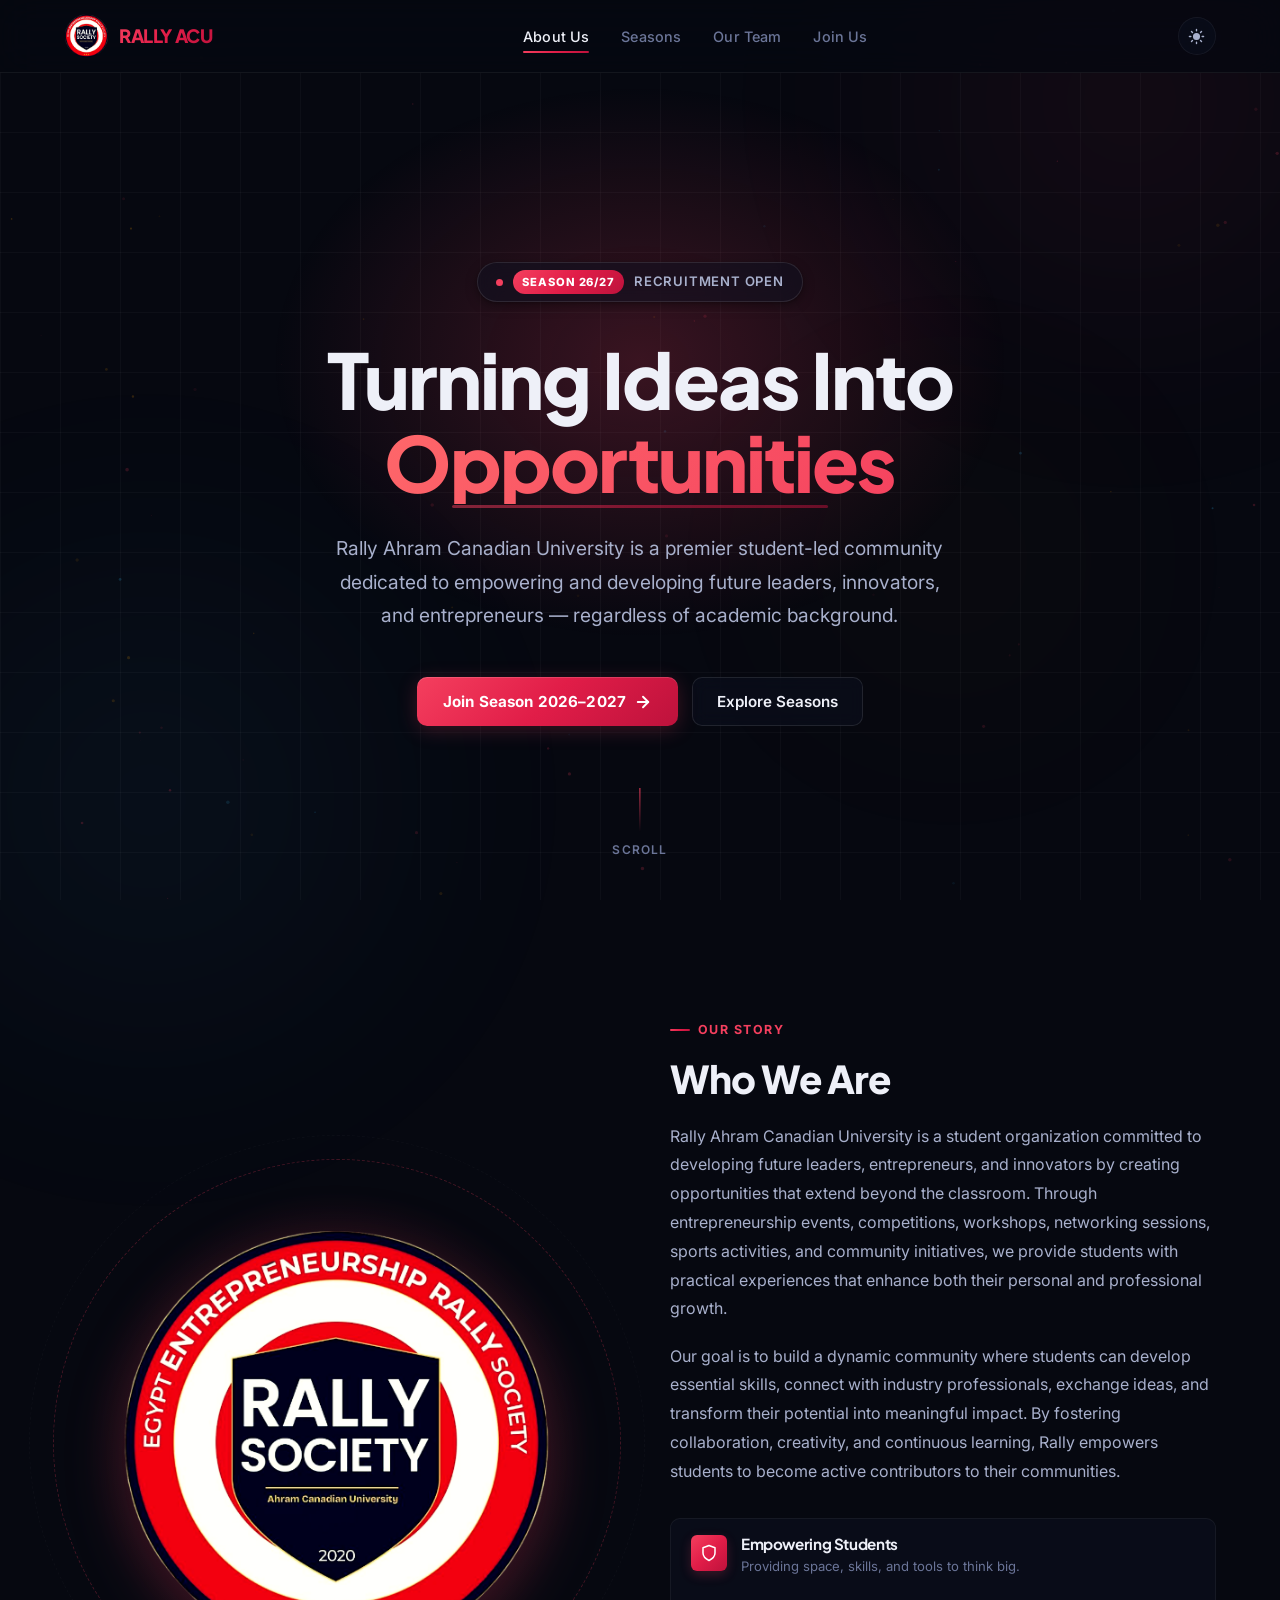
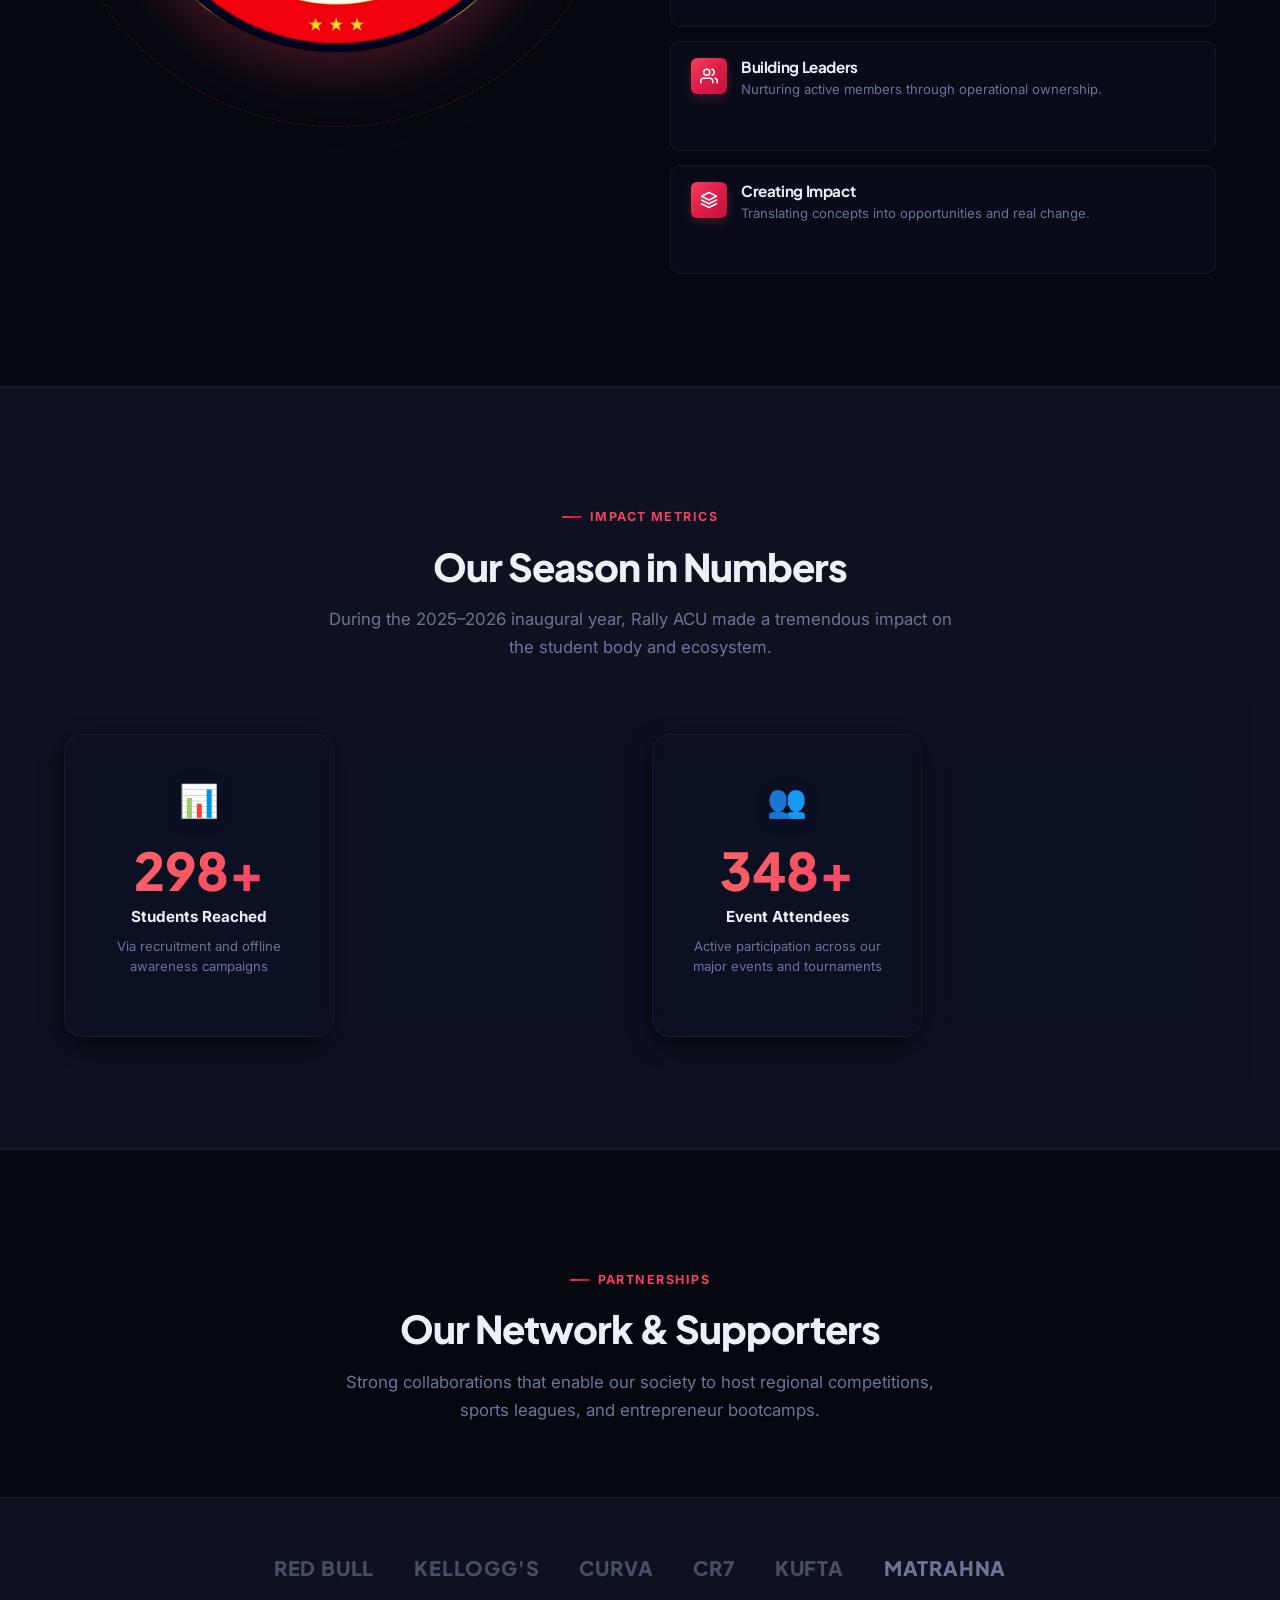
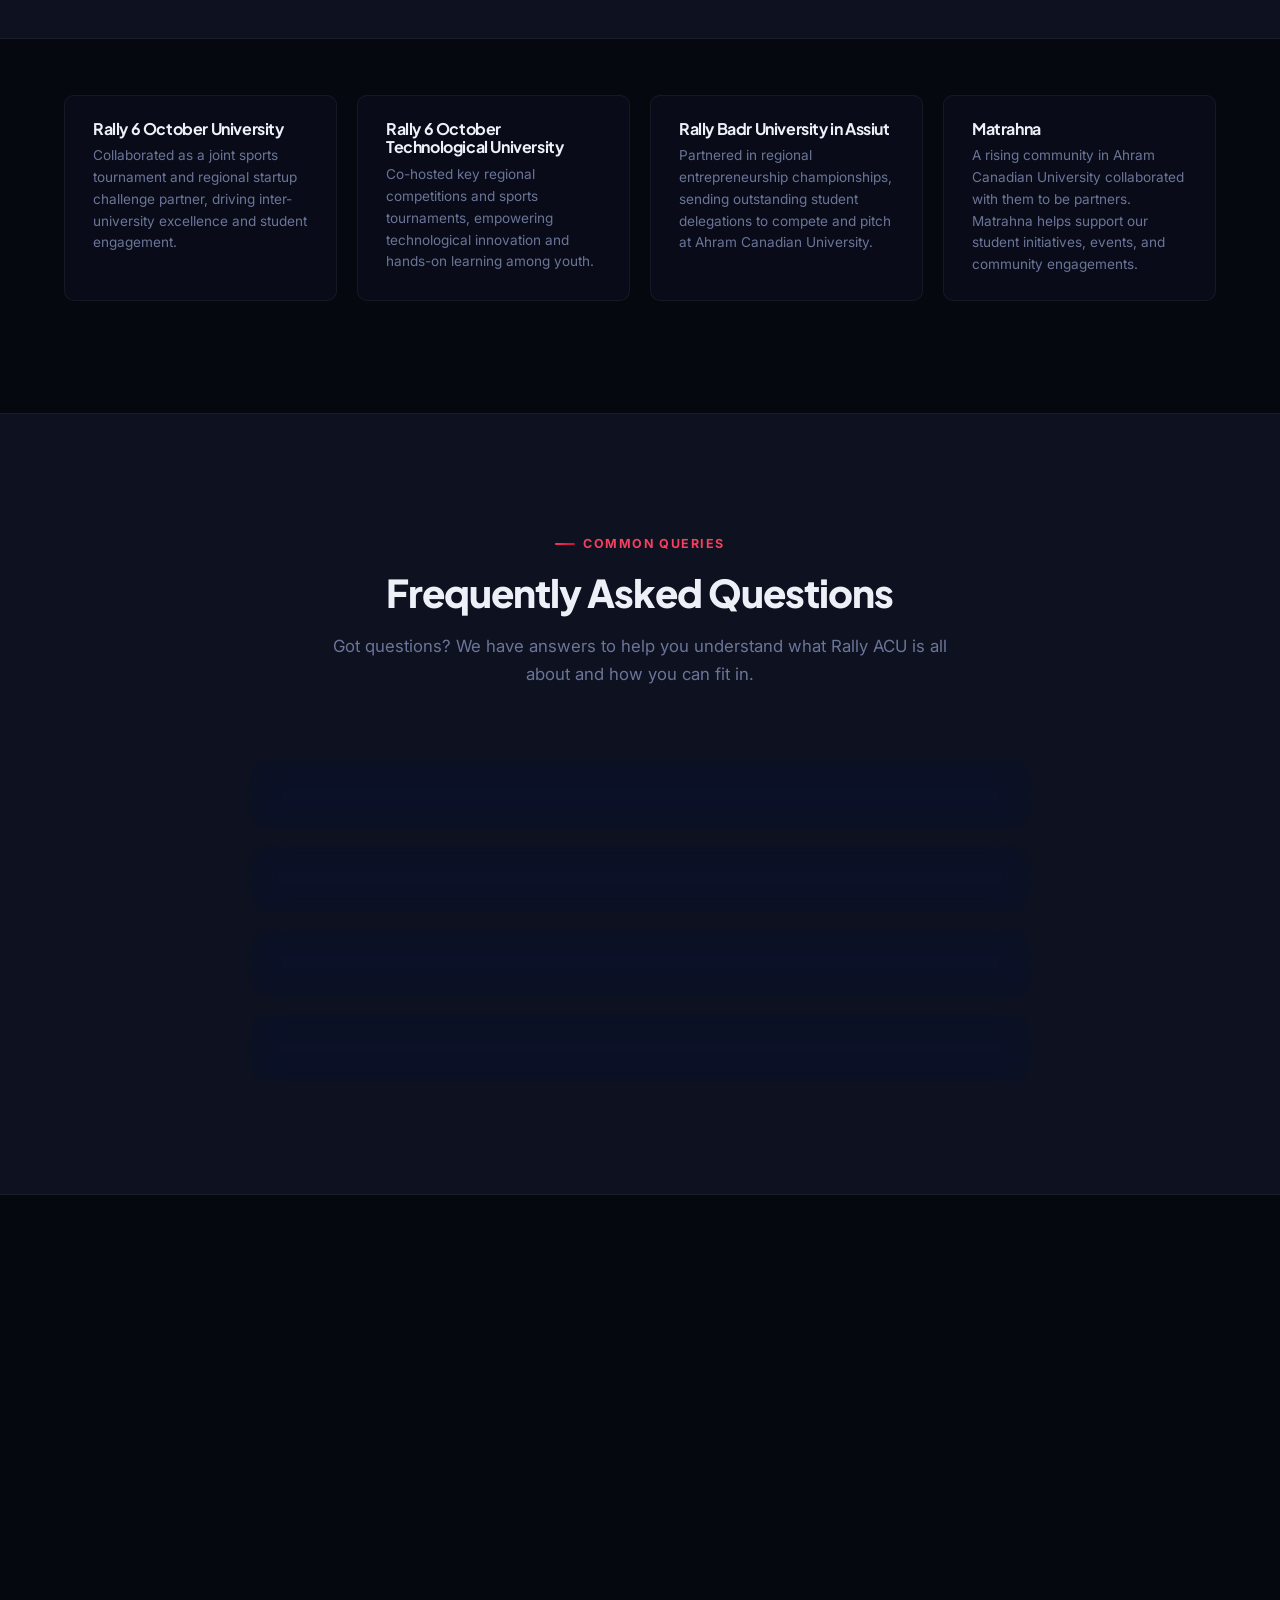
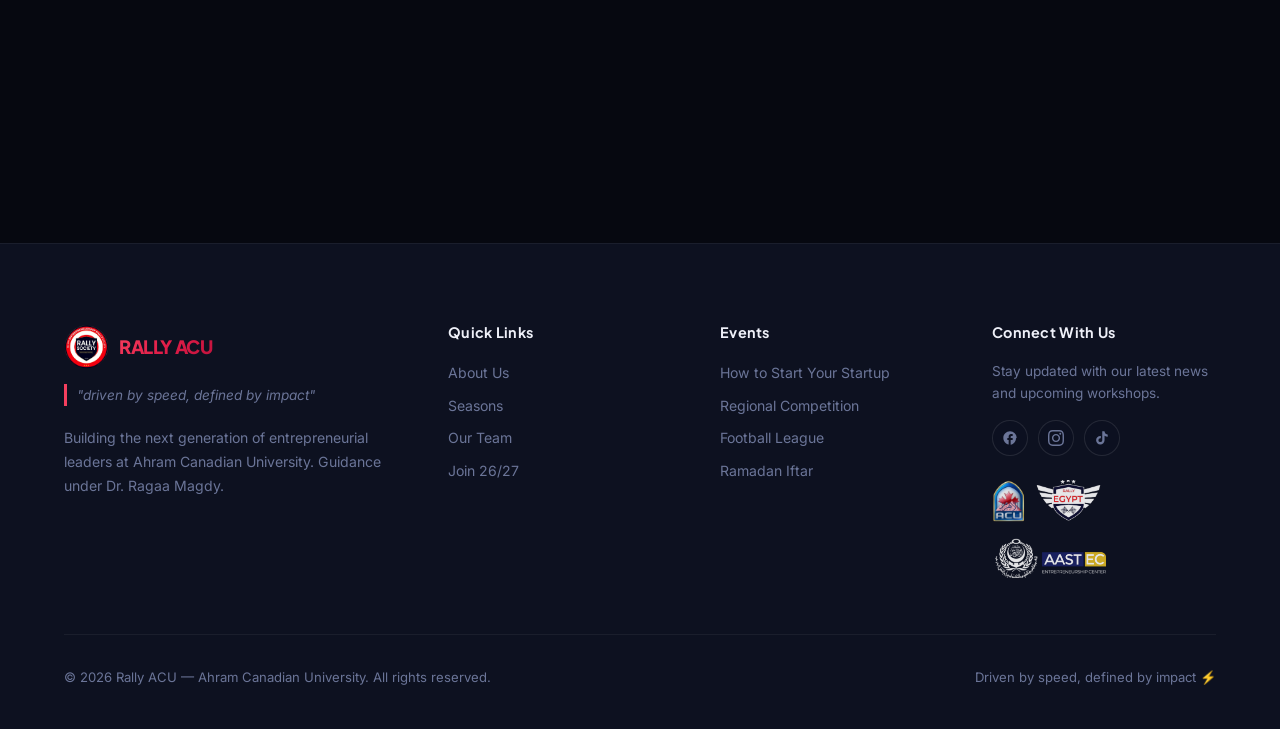
==== index.html @ 1ba4a985 "adding rally files" ====
<!DOCTYPE html>
<html lang="en" data-theme="dark">
<head>
  <meta charset="UTF-8">
  <meta name="viewport" content="width=device-width, initial-scale=1.0">
  <title>Rally ACU | Turning Ideas into Opportunities</title>
  <meta name="description" content="Rally ACU is a premier student-led society at Ahram Canadian University empowering future leaders, entrepreneurs, and innovators. Driven by speed, defined by impact.">
  <meta name="keywords" content="Rally ACU, Ahram Canadian University, Entrepreneurship, Leadership, Student Activities, Egypt, Innovation">
  <meta name="author" content="Rally ACU">
  <meta property="og:title" content="Rally ACU | Ahram Canadian University">
  <meta property="og:description" content="Turning Ideas into Opportunities. Join Rally ACU to develop real-world business ideas.">
  <meta property="og:type" content="website">
  <link rel="icon" type="image/png" href="assets/img/logos/rally-main-logo.png">
  <link rel="stylesheet" href="assets/css/style.css">
</head>
<body>

  <!-- Scroll Progress -->
  <div class="scroll-progress-bar" id="scroll-progress" aria-hidden="true"></div>

  <!-- Ambient Particles Canvas -->
  <canvas id="particle-canvas" aria-hidden="true"></canvas>

  <!-- Glow Orbs -->
  <div class="glow-orb orb-1" aria-hidden="true"></div>
  <div class="glow-orb orb-2" aria-hidden="true"></div>
  <div class="glow-orb orb-3" aria-hidden="true"></div>

  <!-- NAV -->
  <header class="main-header" id="main-header">
    <div class="container navbar">
      <a href="index.html" class="logo-container" aria-label="Rally ACU Home">
        <img src="assets/img/logos/rally-main-logo.png" alt="Rally ACU Logo">
        <span class="brand-text">RALLY ACU</span>
      </a>

      <nav aria-label="Main Navigation">
        <ul class="nav-menu" id="nav-menu">
          <li><a href="#about" class="nav-link active">About Us</a></li>
          <li><a href="seasons.html" class="nav-link">Seasons</a></li>
          <li><a href="team.html" class="nav-link">Our Team</a></li>
          <li><a href="#register" class="nav-link">Join Us</a></li>
        </ul>
      </nav>

      <div class="nav-controls">
        <button class="theme-toggle-btn" id="theme-toggle" aria-label="Toggle light and dark mode">
          <svg class="sun-icon" viewBox="0 0 24 24" fill="none" stroke="currentColor" stroke-width="2" stroke-linecap="round" stroke-linejoin="round">
            <circle cx="12" cy="12" r="4"></circle>
            <path d="M12 2v2M12 20v2M4.93 4.93l1.41 1.41M17.66 17.66l1.41 1.41M2 12h2M20 12h2M6.34 17.66l-1.41 1.41M19.07 4.93l-1.41 1.41"></path>
          </svg>
          <svg class="moon-icon" viewBox="0 0 24 24" fill="none" stroke="currentColor" stroke-width="2" stroke-linecap="round" stroke-linejoin="round">
            <path d="M12 3a6 6 0 0 0 9 9 9 9 0 1 1-9-9Z"></path>
          </svg>
        </button>
        <button class="hamburger" id="hamburger-menu" aria-label="Toggle navigation menu" aria-expanded="false" aria-controls="nav-menu">
          <span></span><span></span><span></span>
        </button>
      </div>
    </div>
  </header>

  <main id="main-content">

    <!-- ═══ HERO ═══════════════════════════════════ -->
    <section class="hero-section" id="hero">
      <div class="hero-glow" aria-hidden="true"></div>
      <div class="hero-content">

        <!-- Animated Live Badge -->
        <div class="hero-badge" aria-label="Recruiting for Season 2026-2027">
          <span class="hero-badge-dot"></span>
          <span class="hero-badge-pill">Season 26/27</span>
          <span class="hero-badge-text">Recruitment Open</span>
        </div>

        <h1 class="hero-title">
          <span class="hero-title-line1">Turning Ideas Into</span>
          <span class="hero-title-line2">Opportunities</span>
        </h1>

        <p class="hero-subtitle">
          Rally Ahram Canadian University is a premier student-led community dedicated to empowering and developing future leaders, innovators, and entrepreneurs — regardless of academic background.
        </p>

        <div class="hero-buttons">
          <a href="#register" class="btn-primary" id="hero-cta-join">
            Join Season 2026–2027
            <svg width="18" height="18" viewBox="0 0 24 24" fill="none" stroke="currentColor" stroke-width="2.5" stroke-linecap="round" stroke-linejoin="round"><line x1="5" y1="12" x2="19" y2="12"></line><polyline points="12 5 19 12 12 19"></polyline></svg>
          </a>
          <a href="seasons.html" class="btn-outline" id="hero-cta-explore">Explore Seasons</a>
        </div>
      </div>

      <div class="hero-scroll-cue" aria-hidden="true">
        <div class="scroll-line"></div>
        <span>Scroll</span>
      </div>
    </section>

    <!-- ═══ ABOUT ════════════════════════════════════ -->
    <section class="section-padding" id="about">
      <div class="container">
        <div class="overview-grid">

          <!-- Visual -->
          <div class="overview-visual">
            <div class="overview-visual-inner">
              <div class="visual-glow-bg"></div>
              <div class="visual-ring"></div>
              <div class="visual-ring-2"></div>
              <img src="assets/img/logos/rally-main-logo.png" alt="Rally ACU Logo Visual">
            </div>
          </div>

          <!-- Text -->
          <div class="overview-text">
            <span class="section-tag">Our Story</span>
            <h2 class="section-title reveal">Who We Are</h2>
            <p class="reveal reveal-delay-1">
              Rally Ahram Canadian University is a student organization committed to developing future leaders, entrepreneurs, and innovators by creating opportunities that extend beyond the classroom. Through entrepreneurship events, competitions, workshops, networking sessions, sports activities, and community initiatives, we provide students with practical experiences that enhance both their personal and professional growth.
            </p>
            <p class="reveal reveal-delay-2">
              Our goal is to build a dynamic community where students can develop essential skills, connect with industry professionals, exchange ideas, and transform their potential into meaningful impact. By fostering collaboration, creativity, and continuous learning, Rally empowers students to become active contributors to their communities.
            </p>

            <div class="feature-list">
              <div class="feature-item reveal reveal-delay-2">
                <div class="feature-icon">
                  <svg viewBox="0 0 24 24" stroke-width="2" stroke-linecap="round" stroke-linejoin="round"><path d="M12 22s8-4 8-10V5l-8-3-8 3v7c0 6 8 10 8 10z"></path></svg>
                </div>
                <div class="feature-text">
                  <h4>Empowering Students</h4>
                  <p>Providing space, skills, and tools to think big.</p>
                </div>
              </div>
              <div class="feature-item reveal reveal-delay-3">
                <div class="feature-icon">
                  <svg viewBox="0 0 24 24" stroke-width="2" stroke-linecap="round" stroke-linejoin="round"><path d="M17 21v-2a4 4 0 0 0-4-4H5a4 4 0 0 0-4 4v2"></path><circle cx="9" cy="7" r="4"></circle><path d="M23 21v-2a4 4 0 0 0-3-3.87"></path><path d="M16 3.13a4 4 0 0 1 0 7.75"></path></svg>
                </div>
                <div class="feature-text">
                  <h4>Building Leaders</h4>
                  <p>Nurturing active members through operational ownership.</p>
                </div>
              </div>
              <div class="feature-item reveal reveal-delay-4">
                <div class="feature-icon">
                  <svg viewBox="0 0 24 24" stroke-width="2" stroke-linecap="round" stroke-linejoin="round"><polygon points="12 2 2 7 12 12 22 7 12 2"></polygon><polyline points="2 17 12 22 22 17"></polyline><polyline points="2 12 12 17 22 12"></polyline></svg>
                </div>
                <div class="feature-text">
                  <h4>Creating Impact</h4>
                  <p>Translating concepts into opportunities and real change.</p>
                </div>
              </div>
            </div>
          </div>

        </div>
      </div>
    </section>

    <!-- ═══ STATS ════════════════════════════════════ -->
    <section class="section-padding" id="impact" style="background: var(--bg-secondary); border-top: 1px solid var(--border); border-bottom: 1px solid var(--border);">
      <div class="container">
        <div class="section-header">
          <span class="section-tag">Impact Metrics</span>
          <h2 class="section-title reveal">Our Season in Numbers</h2>
          <p class="section-desc reveal reveal-delay-1">During the 2025–2026 inaugural year, Rally ACU made a tremendous impact on the student body and ecosystem.</p>
        </div>

        <div class="stats-grid">
          <div class="stat-card-animated glass-card spotlight-card reveal reveal-delay-1">
            <span class="stat-icon-emoji">📊</span>
            <div class="stat-number" data-target="600">0</div>
            <div class="stat-label">Students Reached</div>
            <div class="stat-subtext">Via recruitment and offline awareness campaigns</div>
          </div>
          <div class="stat-card-animated glass-card spotlight-card reveal reveal-delay-2">
            <span class="stat-icon-emoji">📚</span>
            <div class="stat-number" data-target="12">0</div>
            <div class="stat-label">Training Sessions</div>
            <div class="stat-subtext">15 total training hours in entrepreneurship &amp; soft skills</div>
          </div>
          <div class="stat-card-animated glass-card spotlight-card reveal reveal-delay-3">
            <span class="stat-icon-emoji">👥</span>
            <div class="stat-number" data-target="700">0</div>
            <div class="stat-label">Event Attendees</div>
            <div class="stat-subtext">Active participation across our major events and tournaments</div>
          </div>
          <div class="stat-card-animated glass-card spotlight-card reveal reveal-delay-4">
            <span class="stat-icon-emoji">🎤</span>
            <div class="stat-number" data-target="14">0</div>
            <div class="stat-label">Speakers &amp; Mentors</div>
            <div class="stat-subtext">Prominent industry leaders sharing business model expertise</div>
          </div>
        </div>
      </div>
    </section>

    <!-- ═══ NETWORK ══════════════════════════════════ -->
    <section class="section-padding" id="network">
      <div class="container">
        <div class="section-header">
          <span class="section-tag">Partnerships</span>
          <h2 class="section-title reveal">Our Network &amp; Supporters</h2>
          <p class="section-desc reveal reveal-delay-1">Strong collaborations that enable our society to host regional competitions, sports leagues, and entrepreneur bootcamps.</p>
        </div>
      </div>

      <!-- Marquee (Static) -->
      <div class="partners-strip static">
        <div class="marquee-wrapper">
          <div class="marquee-inner">
            <div class="marquee-item"><span class="marquee-item-text">RED BULL</span></div>
            <div class="marquee-item"><span class="marquee-item-text">KELLOGG'S</span></div>
            <div class="marquee-item"><span class="marquee-item-text">CURVA</span></div>
            <div class="marquee-item"><span class="marquee-item-text">CR7</span></div>
            <div class="marquee-item"><span class="marquee-item-text">KUFTA</span></div>
            <div class="marquee-item" style="display: inline-flex; align-items: center; gap: 10px;">
              <img src="assets/img/logos/supporters logos/matrahna.png" alt="Matrahna Logo" style="height: 38px; width: auto; object-fit: contain; vertical-align: middle; filter: drop-shadow(0 2px 8px var(--red-glow));" onerror="this.style.display='none'">
              <span class="marquee-item-text" style="opacity: 1;">MATRAHNA</span>
            </div>
          </div>
        </div>
      </div>

      <div class="container">
        <div class="partner-cards-grid">
          <div class="partner-card spotlight-card reveal reveal-delay-1">
            <h4>Rally 6 October University</h4>
            <p>Collaborated as a joint sports tournament and regional startup challenge partner, driving inter-university excellence and student engagement.</p>
          </div>
          <div class="partner-card spotlight-card reveal reveal-delay-2">
            <h4>Rally 6 October Technological University</h4>
            <p>Co-hosted key regional competitions and sports tournaments, empowering technological innovation and hands-on learning among youth.</p>
          </div>
          <div class="partner-card spotlight-card reveal reveal-delay-3">
            <h4>Rally Badr University in Assiut</h4>
            <p>Partnered in regional entrepreneurship championships, sending outstanding student delegations to compete and pitch at Ahram Canadian University.</p>
          </div>
          <div class="partner-card spotlight-card reveal reveal-delay-4" style="display: flex; gap: 20px; align-items: flex-start; flex-direction: column;">
            <img src="assets/img/logos/supporters logos/matrahna.png" alt="Matrahna Logo" style="height: 48px; width: auto; object-fit: contain; border-radius: 6px; background: rgba(255,255,255,0.04); padding: 4px;" onerror="this.style.display='none'">
            <div>
              <h4>Matrahna</h4>
              <p>A rising community in Ahram Canadian University collaborated with them to be partners. Matrahna helps support our student initiatives, events, and community engagements.</p>
            </div>
          </div>
        </div>
      </div>
    </section>

    <!-- ═══ FAQ SECTION ══════════════════════════════ -->
    <section class="section-padding" id="faq" style="background: var(--bg-secondary); border-top: 1px solid var(--border); border-bottom: 1px solid var(--border);">
      <div class="container">
        <div class="section-header">
          <span class="section-tag">Common Queries</span>
          <h2 class="section-title reveal">Frequently Asked Questions</h2>
          <p class="section-desc reveal reveal-delay-1">Got questions? We have answers to help you understand what Rally ACU is all about and how you can fit in.</p>
        </div>

        <div class="faq-accordion-container">
          <div class="faq-item glass-card spotlight-card reveal reveal-delay-1">
            <button class="faq-question-btn" aria-expanded="false" aria-controls="faq-ans-1">
              <span>Who can join Rally ACU?</span>
              <span class="faq-icon-arrow">+</span>
            </button>
            <div class="faq-answer-panel" id="faq-ans-1" aria-hidden="false">
              <p>Any student currently enrolled at Ahram Canadian University can join, regardless of their faculty, major, or year of study. We believe that innovation and leadership thrive best when minds from diverse academic backgrounds collaborate.</p>
            </div>
          </div>

          <div class="faq-item glass-card spotlight-card reveal reveal-delay-2">
            <button class="faq-question-btn" aria-expanded="false" aria-controls="faq-ans-2">
              <span>Do I need prior business or startup experience?</span>
              <span class="faq-icon-arrow">+</span>
            </button>
            <div class="faq-answer-panel" id="faq-ans-2" aria-hidden="false">
              <p>Not at all! One of the core missions of Rally ACU is to develop your skills. We provide full onboarding, training workshops, and peer mentorship across all specialized committees to help you learn marketing, business development, operations, and leadership from the ground up.</p>
            </div>
          </div>

          <div class="faq-item glass-card spotlight-card reveal reveal-delay-3">
            <button class="faq-question-btn" aria-expanded="false" aria-controls="faq-ans-3">
              <span>What committees can I apply for?</span>
              <span class="faq-icon-arrow">+</span>
            </button>
            <div class="faq-answer-panel" id="faq-ans-3" aria-hidden="false">
              <p>We have five active committees that you can join: Marketing (design, content, social media), Entrepreneurs (mentorship, workshops), Operations (event logistics, organization), Business Development (sponsorship, partnerships), and Talent Management (human resources, team tracking). You can select your preference in the form!</p>
            </div>
          </div>

          <div class="faq-item glass-card spotlight-card reveal reveal-delay-4">
            <button class="faq-question-btn" aria-expanded="false" aria-controls="faq-ans-4">
              <span>How does the recruitment process work?</span>
              <span class="faq-icon-arrow">+</span>
            </button>
            <div class="faq-answer-panel" id="faq-ans-4" aria-hidden="false">
              <p>The process is simple: click "Fill Registration Form" below, submit your details, and our Talent Management team will review your application. Shortlisted candidates will be invited for a friendly offline or online interview to finalize selection.</p>
            </div>
          </div>
        </div>
      </div>
    </section>

    <!-- ═══ REGISTRATION CTA ═════════════════════════ -->
    <section class="section-padding" id="register">
      <div class="container">
        <div class="cta-wrapper reveal">
          <div class="cta-bg-glow" aria-hidden="true"></div>

          <div class="cta-text">
            <span class="cta-tag">Recruitment 2026–2027</span>
            <h3 class="cta-title">Ready to join the movement?</h3>
            <p class="cta-desc">
              We're looking for passionate individuals to join our committees: Marketing, Entrepreneurs, Operations, Business Development, and Talent Management. Take the first step in turning your ideas into opportunities.
            </p>
            <div class="cta-checklist">
              <div class="cta-check">
                <div class="cta-check-icon"><svg viewBox="0 0 24 24" stroke-linecap="round" stroke-linejoin="round"><path d="M4.5 12.75l6 6 9-13.5"></path></svg></div>
                <span>No prior entrepreneurship background required</span>
              </div>
              <div class="cta-check">
                <div class="cta-check-icon"><svg viewBox="0 0 24 24" stroke-linecap="round" stroke-linejoin="round"><path d="M4.5 12.75l6 6 9-13.5"></path></svg></div>
                <span>Develop core management and leadership skills</span>
              </div>
              <div class="cta-check">
                <div class="cta-check-icon"><svg viewBox="0 0 24 24" stroke-linecap="round" stroke-linejoin="round"><path d="M4.5 12.75l6 6 9-13.5"></path></svg></div>
                <span>Collaborate on large national university events</span>
              </div>
            </div>
          </div>

          <div>
            <a href="https://forms.gle/3cfzVsgtwSCeg1kd9" target="_blank" rel="noopener noreferrer" class="btn-primary" id="cta-register-btn" style="font-size:1.05rem; padding:14px 30px; border-radius:30px;">
              Fill Registration Form
              <svg width="20" height="20" viewBox="0 0 24 24" fill="none" stroke="currentColor" stroke-width="2.5" stroke-linecap="round" stroke-linejoin="round"><line x1="5" y1="12" x2="19" y2="12"></line><polyline points="12 5 19 12 12 19"></polyline></svg>
            </a>
          </div>
        </div>
      </div>
    </section>

  </main>

  <!-- FOOTER -->
  <footer class="footer">
    <div class="container">
      <div class="footer-grid">
        <!-- Brand -->
        <div class="footer-brand">
          <a href="index.html" class="logo-container" style="margin-bottom: 14px; display: inline-flex;">
            <img src="assets/img/logos/rally-main-logo.png" alt="Rally Logo">
            <span class="brand-text">RALLY ACU</span>
          </a>
          <p class="footer-brand-tagline">"driven by speed, defined by impact"</p>
          <p class="footer-brand-desc">Building the next generation of entrepreneurial leaders at Ahram Canadian University. Guidance under Dr. Ragaa Magdy.</p>
        </div>

        <!-- Links -->
        <div class="footer-col">
          <h5>Quick Links</h5>
          <ul>
            <li><a href="#about">About Us</a></li>
            <li><a href="seasons.html">Seasons</a></li>
            <li><a href="team.html">Our Team</a></li>
            <li><a href="https://forms.gle/3cfzVsgtwSCeg1kd9" target="_blank">Join 26/27</a></li>
          </ul>
        </div>

        <!-- Events -->
        <div class="footer-col">
          <h5>Events</h5>
          <ul>
            <li><a href="seasons.html">How to Start Your Startup</a></li>
            <li><a href="seasons.html">Regional Competition</a></li>
            <li><a href="seasons.html">Football League</a></li>
            <li><a href="seasons.html">Ramadan Iftar</a></li>
          </ul>
        </div>

        <!-- Social -->
        <div class="footer-col">
          <h5>Connect With Us</h5>
          <p style="color: var(--text-muted); font-size: 0.85rem; margin-bottom: 1rem; line-height: 1.6;">Stay updated with our latest news and upcoming workshops.</p>
          <div class="social-row" style="margin-bottom: 1.5rem;">
            <a href="https://www.facebook.com/share/1CrQotw6cx/" target="_blank" rel="noopener noreferrer" class="social-btn" aria-label="Facebook">
              <svg viewBox="0 0 24 24"><path d="M22 12c0-5.52-4.48-10-10-10S2 6.48 2 12c0 4.84 3.44 8.87 8 9.8V15H8v-3h2V9.5C10 7.57 11.57 6 13.5 6H16v3h-2c-.55 0-1 .45-1 1v2h3v3h-3v6.95c4.56-.93 8-4.96 8-9.75z"/></svg>
            </a>
            <a href="https://www.instagram.com/rally.acu?igsh=MWR3c214c2cwdGNkNA==" target="_blank" rel="noopener noreferrer" class="social-btn" aria-label="Instagram">
              <svg viewBox="0 0 24 24"><path d="M12 2.163c3.204 0 3.584.012 4.85.07 3.252.148 4.771 1.691 4.919 4.919.058 1.265.069 1.645.069 4.849 0 3.205-.012 3.584-.069 4.849-.149 3.225-1.664 4.771-4.919 4.919-1.266.058-1.644.07-4.85.07-3.204 0-3.584-.012-4.849-.07-3.26-.149-4.771-1.699-4.919-4.92-.058-1.265-.07-1.644-.07-4.849 0-3.204.013-3.583.07-4.849.149-3.227 1.664-4.771 4.919-4.919 1.266-.057 1.645-.069 4.849-.069zm0-2.163c-3.259 0-3.667.014-4.947.072-4.358.2-6.78 2.618-6.98 6.98-.059 1.281-.073 1.689-.073 4.948 0 3.259.014 3.668.072 4.948.2 4.358 2.618 6.78 6.98 6.98 1.281.058 1.689.072 4.948.072 3.259 0 3.668-.014 4.948-.072 4.354-.2 6.782-2.618 6.979-6.98.059-1.28.073-1.689.073-4.948 0-3.259-.014-3.667-.072-4.947-.196-4.354-2.617-6.78-6.979-6.98-1.281-.059-1.69-.073-4.949-.073zm0 5.838c-3.403 0-6.162 2.759-6.162 6.162s2.759 6.163 6.162 6.163 6.162-2.759 6.162-6.163c0-3.403-2.759-6.162-6.162-6.162zm0 10.162c-2.209 0-4-1.79-4-4 0-2.209 1.791-4 4-4s4 1.791 4 4c0 2.21-1.791 4-4 4zm6.406-11.845c-.796 0-1.441.645-1.441 1.44s.645 1.44 1.441 1.44c.795 0 1.439-.645 1.439-1.44s-.644-1.44-1.439-1.44z"/></svg>
            </a>
            <a href="https://www.tiktok.com/@rally.acu?_r=1&_t=ZS-97e6Ya2uEYp" target="_blank" rel="noopener noreferrer" class="social-btn" aria-label="TikTok">
              <svg viewBox="0 0 24 24"><path d="M19.59 6.69a4.83 4.83 0 01-3.77-4.25V2h-3.45v13.67a2.89 2.89 0 01-2.88 2.5 2.89 2.89 0 01-2.89-2.89 2.89 2.89 0 012.89-2.89c.28 0 .54.04.79.1V9.01a6.28 6.28 0 00-.79-.05 6.34 6.34 0 00-6.34 6.34 6.34 6.34 0 006.34 6.34 6.34 6.34 0 006.33-6.34V8.69a8.18 8.18 0 004.78 1.52V6.75a4.85 4.85 0 01-1.01-.06z"/></svg>
            </a>
          </div>
          <div class="footer-logos">
            <img src="assets/img/logos/acu-logo.png" alt="ACU">
            <img src="assets/img/logos/rally-egypt-logo.png" alt="Rally Egypt">
            <img src="assets/img/logos/aast-ec-logo.png" alt="AAST EC">
          </div>
        </div>
      </div>

      <div class="footer-bottom">
        <span>© 2026 Rally ACU — Ahram Canadian University. All rights reserved.</span>
        <span>Driven by speed, defined by impact ⚡</span>
      </div>
    </div>
  </footer>

  <!-- Back to top button with circular progress -->
  <button id="back-to-top" class="back-to-top-btn" aria-label="Back to top">
    <svg class="progress-circle" width="48" height="48" viewBox="0 0 100 100">
      <circle cx="50" cy="50" r="40" class="progress-circle-bg"></circle>
      <circle cx="50" cy="50" r="40" class="progress-circle-fill" id="btt-progress-bar"></circle>
    </svg>
    <span class="arrow-up">↑</span>
  </button>

  <script src="assets/js/script.js"></script>
</body>
</html>
---- assets/css/style.css ----
/* ============================================
   RALLY ACU — PREMIUM DESIGN SYSTEM v3.0
   Cinematic · Glassmorphic · Animated
   ============================================ */

@import url('https://fonts.googleapis.com/css2?family=Inter:ital,opsz,wght@0,14..32,300;0,14..32,400;0,14..32,500;0,14..32,600;0,14..32,700;1,14..32,400&family=Plus+Jakarta+Sans:wght@400;500;600;700;800;900&display=swap');

/* ─── CSS VARIABLES ─────────────────────────────── */
:root {
  --transition-fast: all 0.2s cubic-bezier(0.4, 0, 0.2, 1);
  --transition-smooth: all 0.35s cubic-bezier(0.4, 0, 0.2, 1);
  --transition-slow: all 0.6s cubic-bezier(0.16, 1, 0.3, 1);

  --container-width: 1200px;
  --nav-height: 72px;
  --radius-xs: 6px;
  --radius-sm: 10px;
  --radius-md: 18px;
  --radius-lg: 28px;
  --radius-xl: 40px;

  /* Light Mode */
  --bg-primary: #f0f2f8;
  --bg-secondary: #e8ebf5;
  --bg-card: rgba(255,255,255,0.65);
  --bg-card-hover: rgba(255,255,255,0.92);
  --bg-nav: rgba(240,242,248,0.82);
  --text-primary: #0a0e1a;
  --text-secondary: #3d4663;
  --text-muted: #6b7598;
  --border: rgba(0,0,0,0.07);
  --border-strong: rgba(0,0,0,0.12);

  --red: #dc2626;
  --red-bright: #ef4444;
  --red-dark: #991b1b;
  --red-glow: rgba(220,38,38,0.18);
  --red-gradient: linear-gradient(135deg, #ef4444 0%, #b91c1c 50%, #dc2626 100%);
  --red-gradient-vivid: linear-gradient(135deg, #ff5050 0%, #dc2626 100%);

  --gold: #d97706;
  --gold-light: #f59e0b;
  --gold-glow: rgba(245,158,11,0.15);

  --blue-accent: #3b82f6;
  --blue-glow: rgba(59,130,246,0.15);

  --shadow-xs: 0 1px 3px rgba(0,0,0,0.06);
  --shadow-sm: 0 4px 12px rgba(0,0,0,0.06), 0 1px 3px rgba(0,0,0,0.04);
  --shadow-md: 0 8px 24px rgba(0,0,0,0.08), 0 2px 8px rgba(0,0,0,0.04);
  --shadow-lg: 0 20px 48px rgba(0,0,0,0.10), 0 4px 12px rgba(0,0,0,0.06);
  --shadow-xl: 0 32px 64px rgba(0,0,0,0.14);
  --shadow-glow: 0 0 40px var(--red-glow), 0 8px 24px rgba(0,0,0,0.08);
}

[data-theme="dark"] {
  --bg-primary: #060810;
  --bg-secondary: #0d1120;
  --bg-card: rgba(13,17,32,0.5);
  --bg-card-hover: rgba(18,24,44,0.85);
  --bg-nav: rgba(6,8,16,0.80);
  --text-primary: #eef0f8;
  --text-secondary: #a8b0cc;
  --text-muted: #6b7598;
  --border: rgba(255,255,255,0.055);
  --border-strong: rgba(255,255,255,0.1);

  --red: #f43f5e;
  --red-bright: #fb7185;
  --red-dark: #e11d48;
  --red-glow: rgba(244,63,94,0.22);
  --red-gradient: linear-gradient(135deg, #f43f5e 0%, #e11d48 50%, #be123c 100%);
  --red-gradient-vivid: linear-gradient(135deg, #ff6b6b 0%, #f43f5e 100%);

  --gold: #f59e0b;
  --gold-light: #fbbf24;
  --gold-glow: rgba(251,191,36,0.18);

  --blue-accent: #38bdf8;
  --blue-glow: rgba(56,189,248,0.15);

  --shadow-xs: 0 1px 3px rgba(0,0,0,0.25);
  --shadow-sm: 0 4px 12px rgba(0,0,0,0.35), 0 1px 3px rgba(0,0,0,0.25);
  --shadow-md: 0 8px 24px rgba(0,0,0,0.45), 0 2px 8px rgba(0,0,0,0.3);
  --shadow-lg: 0 20px 48px rgba(0,0,0,0.55), 0 4px 12px rgba(0,0,0,0.4);
  --shadow-xl: 0 32px 64px rgba(0,0,0,0.65);
  --shadow-glow: 0 0 50px var(--red-glow), 0 8px 32px rgba(0,0,0,0.5);
}

/* ─── RESET ─────────────────────────────────────── */
*, *::before, *::after { margin:0; padding:0; box-sizing:border-box; }

html {
  scroll-behavior: smooth;
  font-size: 16px;
  -webkit-font-smoothing: antialiased;
  -moz-osx-font-smoothing: grayscale;
}

body {
  font-family: 'Inter', -apple-system, BlinkMacSystemFont, sans-serif;
  background-color: var(--bg-primary);
  color: var(--text-primary);
  line-height: 1.65;
  overflow-x: hidden;
  transition: background-color 0.45s ease, color 0.45s ease;
}

h1,h2,h3,h4,h5,h6 {
  font-family: 'Plus Jakarta Sans', sans-serif;
  font-weight: 800;
  letter-spacing: -0.025em;
  line-height: 1.18;
}

a { color: inherit; text-decoration: none; transition: var(--transition-smooth); }
img { max-width: 100%; height: auto; display: block; }
button { font-family: inherit; cursor: pointer; }

/* ─── SCROLLBAR ─────────────────────────────────── */
::-webkit-scrollbar { width: 6px; }
::-webkit-scrollbar-track { background: var(--bg-primary); }
::-webkit-scrollbar-thumb { background: var(--border-strong); border-radius: 3px; }
::-webkit-scrollbar-thumb:hover { background: var(--red); }

/* ─── SCROLL PROGRESS ───────────────────────────── */
.scroll-progress-bar {
  position: fixed; top: 0; left: 0; height: 3px;
  background: var(--red-gradient-vivid);
  width: 0%; z-index: 2000;
  box-shadow: 0 0 10px var(--red-glow);
  transition: width 0.06s linear;
}

/* ─── PARTICLE CANVAS ───────────────────────────── */
#particle-canvas {
  position: fixed; top: 0; left: 0; width: 100%; height: 100%;
  pointer-events: none; z-index: 0; opacity: 0.35;
}
[data-theme="light"] #particle-canvas { opacity: 0.12; }

/* ─── AMBIENT ORBS ──────────────────────────────── */
.glow-orb {
  position: fixed; border-radius: 50%;
  filter: blur(130px); pointer-events: none; z-index: -1;
}
.orb-1 {
  width: 600px; height: 600px;
  background: radial-gradient(circle, var(--red) 0%, transparent 70%);
  top: -200px; right: -150px; opacity: 0.07;
  animation: driftOrb1 28s ease-in-out infinite alternate;
}
.orb-2 {
  width: 700px; height: 700px;
  background: radial-gradient(circle, var(--blue-accent) 0%, transparent 70%);
  bottom: -250px; left: -200px; opacity: 0.05;
  animation: driftOrb2 35s ease-in-out infinite alternate;
}
.orb-3 {
  width: 400px; height: 400px;
  background: radial-gradient(circle, var(--gold) 0%, transparent 70%);
  top: 40%; right: 10%; opacity: 0.04;
  animation: driftOrb3 22s ease-in-out infinite alternate;
}
[data-theme="dark"] .orb-1 { opacity: 0.10; }
[data-theme="dark"] .orb-2 { opacity: 0.07; }
[data-theme="dark"] .orb-3 { opacity: 0.06; }

@keyframes driftOrb1 {
  0%   { transform: translate(0,0) scale(1); }
  100% { transform: translate(-120px, 100px) scale(1.15); }
}
@keyframes driftOrb2 {
  0%   { transform: translate(0,0) scale(1.1); }
  100% { transform: translate(140px, -110px) scale(0.9); }
}
@keyframes driftOrb3 {
  0%   { transform: translate(0,0) scale(0.9); }
  100% { transform: translate(-80px, -70px) scale(1.1); }
}

/* ─── CONTAINER ─────────────────────────────────── */
.container { max-width: var(--container-width); margin: 0 auto; padding: 0 1.5rem; }

/* ─── NAV ───────────────────────────────────────── */
.main-header {
  position: fixed; top: 0; left: 0; width: 100%;
  background: var(--bg-nav);
  backdrop-filter: blur(20px) saturate(1.8);
  -webkit-backdrop-filter: blur(20px) saturate(1.8);
  border-bottom: 1px solid var(--border);
  z-index: 1000;
  transition: var(--transition-smooth);
}
.main-header.scrolled {
  border-bottom-color: var(--border-strong);
  box-shadow: var(--shadow-md);
}

.navbar { display: flex; justify-content: space-between; align-items: center; height: var(--nav-height); }

.logo-container { display: flex; align-items: center; gap: 10px; }
.logo-container img { height: 46px; width: auto; object-fit: contain; }
.brand-text {
  font-family: 'Plus Jakarta Sans', sans-serif;
  font-weight: 900; font-size: 1.15rem; letter-spacing: -0.02em;
  background: var(--red-gradient);
  -webkit-background-clip: text; -webkit-text-fill-color: transparent;
}

.nav-menu { display: flex; list-style: none; gap: 32px; align-items: center; }
.nav-link {
  font-size: 0.9rem; font-weight: 500; color: var(--text-muted);
  position: relative; padding: 6px 0; letter-spacing: 0.01em;
  transition: var(--transition-fast);
}
.nav-link:hover, .nav-link.active { color: var(--text-primary); }
.nav-link::after {
  content: ''; position: absolute; bottom: -2px; left: 0; width: 0; height: 2px;
  background: var(--red-gradient); border-radius: 2px;
  transition: width 0.3s cubic-bezier(0.4,0,0.2,1);
}
.nav-link:hover::after, .nav-link.active::after { width: 100%; }

.nav-controls { display: flex; align-items: center; gap: 12px; }

.theme-toggle-btn {
  background: var(--bg-card); border: 1px solid var(--border);
  border-radius: 50%; width: 38px; height: 38px;
  display: flex; align-items: center; justify-content: center;
  cursor: pointer; color: var(--text-secondary);
  transition: var(--transition-smooth);
  backdrop-filter: blur(8px);
}
.theme-toggle-btn:hover {
  border-color: var(--red); color: var(--red);
  transform: rotate(15deg) scale(1.05);
  box-shadow: 0 0 14px var(--red-glow);
}
.theme-toggle-btn svg { width: 17px; height: 17px; fill: currentColor; }
[data-theme="dark"] .sun-icon { display: block; }
[data-theme="dark"] .moon-icon { display: none; }
.sun-icon { display: none; } .moon-icon { display: block; }

.hamburger {
  display: none; flex-direction: column; gap: 5px;
  border: none; background: none; padding: 5px; cursor: pointer;
}
.hamburger span {
  display: block; width: 24px; height: 2px;
  background: var(--text-primary); border-radius: 2px;
  transition: var(--transition-smooth);
}
.hamburger.active span:nth-child(1) { transform: translateY(7px) rotate(45deg); }
.hamburger.active span:nth-child(2) { opacity: 0; width: 0; }
.hamburger.active span:nth-child(3) { transform: translateY(-7px) rotate(-45deg); }

/* ─── BUTTONS ───────────────────────────────────── */
.btn-primary {
  display: inline-flex; align-items: center; gap: 8px;
  background: var(--red-gradient);
  color: #fff !important;
  padding: 12px 26px;
  border-radius: var(--radius-sm);
  font-weight: 700; font-size: 0.95rem; letter-spacing: 0.01em;
  border: none; position: relative; overflow: hidden; z-index: 1;
  box-shadow: 0 4px 20px var(--red-glow), inset 0 1px 0 rgba(255,255,255,0.15);
  transition: var(--transition-smooth);
}
.btn-primary::before {
  content: ''; position: absolute; inset: 0;
  background: linear-gradient(135deg, rgba(255,255,255,0.18) 0%, transparent 60%);
  opacity: 0; transition: opacity 0.3s ease; z-index: -1;
}
.btn-primary:hover { transform: translateY(-2px); box-shadow: 0 8px 28px var(--red-glow); }
.btn-primary:hover::before { opacity: 1; }
.btn-primary:active { transform: translateY(0); }

.btn-outline {
  display: inline-flex; align-items: center; gap: 8px;
  background: var(--bg-card);
  color: var(--text-primary);
  padding: 11px 24px;
  border-radius: var(--radius-sm);
  font-weight: 600; font-size: 0.95rem;
  border: 1px solid var(--border-strong);
  backdrop-filter: blur(8px);
  transition: var(--transition-smooth);
}
.btn-outline:hover {
  border-color: var(--red); color: var(--red);
  background: var(--red-glow);
  transform: translateY(-2px);
  box-shadow: 0 4px 16px var(--red-glow);
}

/* ─── REVEAL ANIMATION ──────────────────────────── */
.reveal {
  opacity: 0; transform: translateY(28px);
  transition: opacity 0.75s cubic-bezier(0.16,1,0.3,1), transform 0.75s cubic-bezier(0.16,1,0.3,1);
}
.reveal.visible { opacity: 1; transform: translateY(0); }
.reveal-delay-1 { transition-delay: 0.1s; }
.reveal-delay-2 { transition-delay: 0.2s; }
.reveal-delay-3 { transition-delay: 0.3s; }
.reveal-delay-4 { transition-delay: 0.4s; }
.reveal-delay-5 { transition-delay: 0.5s; }

/* ─── MAIN / PAGE ENTRY ─────────────────────────── */
main { padding-top: var(--nav-height); position: relative; z-index: 1; }

/* ─── SECTION COMMON ────────────────────────────── */
.section-padding { padding: 7rem 0; }

.section-header { text-align: center; max-width: 640px; margin: 0 auto 4.5rem; }
.section-tag {
  display: inline-flex; align-items: center; gap: 8px;
  color: var(--red); font-size: 0.78rem; font-weight: 700;
  text-transform: uppercase; letter-spacing: 0.12em; margin-bottom: 1rem;
}
.section-tag::before {
  content: ''; width: 20px; height: 2px;
  background: var(--red-gradient); border-radius: 2px; display: inline-block;
}
.section-title {
  font-size: clamp(1.75rem, 3vw, 2.5rem);
  color: var(--text-primary); margin-bottom: 1rem;
}
.section-desc { color: var(--text-muted); font-size: 1.05rem; line-height: 1.7; }

/* ─── GLASS CARD ────────────────────────────────── */
.glass-card {
  background: var(--bg-card);
  backdrop-filter: blur(16px) saturate(1.5);
  -webkit-backdrop-filter: blur(16px) saturate(1.5);
  border: 1px solid var(--border);
  border-radius: var(--radius-md);
  box-shadow: var(--shadow-md);
  transition: var(--transition-smooth);
  position: relative;
}
.glass-card::before {
  content: ''; position: absolute; inset: 0; border-radius: inherit;
  background: linear-gradient(135deg, rgba(255,255,255,0.06) 0%, transparent 50%);
  pointer-events: none; z-index: 0;
}
.glass-card:hover {
  background: var(--bg-card-hover);
  border-color: var(--red);
  box-shadow: var(--shadow-glow);
  transform: translateY(-5px);
}

/* ─── SPOTLIGHT CARD ────────────────────────────── */
.spotlight-card { position: relative; overflow: hidden; }
.spotlight-card::after {
  content: ''; position: absolute; inset: 0; border-radius: inherit;
  background: radial-gradient(
    600px circle at var(--mouse-x, 50%) var(--mouse-y, 50%),
    rgba(244, 63, 94, 0.07),
    transparent 40%
  );
  opacity: 0; transition: opacity 0.4s ease;
  pointer-events: none; z-index: 1;
}
.spotlight-card:hover::after { opacity: 1; }

/* ─── HERO ──────────────────────────────────────── */
.hero-section {
  min-height: calc(100vh - var(--nav-height));
  display: flex; align-items: center; justify-content: center;
  position: relative; overflow: hidden; padding: 5rem 0 4rem;
}

/* Grid lines overlay */
.hero-section::before {
  content: '';
  position: absolute; inset: 0;
  background-image:
    linear-gradient(var(--border) 1px, transparent 1px),
    linear-gradient(90deg, var(--border) 1px, transparent 1px);
  background-size: 60px 60px;
  opacity: 0.4; pointer-events: none; z-index: 0;
}
[data-theme="dark"] .hero-section::before { opacity: 0.6; }

.hero-glow {
  position: absolute; top: 35%; left: 50%; transform: translate(-50%, -50%);
  width: 800px; height: 600px;
  background: radial-gradient(ellipse, var(--red-glow) 0%, transparent 65%);
  pointer-events: none; z-index: 0;
}

.hero-content {
  position: relative; z-index: 2;
  text-align: center; max-width: 860px; margin: 0 auto; padding: 0 1.5rem;
}

/* Animated badge */
.hero-badge {
  display: inline-flex; align-items: center; gap: 10px;
  background: var(--bg-card); border: 1px solid var(--border-strong);
  backdrop-filter: blur(12px); padding: 7px 18px;
  border-radius: var(--radius-xl); margin-bottom: 2.25rem;
  box-shadow: var(--shadow-sm);
  animation: badgePulse 3s ease-in-out infinite;
}
@keyframes badgePulse {
  0%, 100% { box-shadow: 0 0 0 0 var(--red-glow), var(--shadow-sm); }
  50% { box-shadow: 0 0 18px 4px var(--red-glow), var(--shadow-sm); }
}
.hero-badge-dot {
  width: 7px; height: 7px; border-radius: 50%;
  background: var(--red); position: relative;
  animation: dotPulse 2s ease-in-out infinite;
}
@keyframes dotPulse {
  0%, 100% { box-shadow: 0 0 0 0 var(--red-glow); }
  50% { box-shadow: 0 0 0 5px transparent; }
}
.hero-badge-pill {
  background: var(--red-gradient); color: #fff;
  font-size: 0.7rem; font-weight: 800; text-transform: uppercase;
  letter-spacing: 0.08em; padding: 3px 9px; border-radius: 20px;
}
.hero-badge-text {
  font-size: 0.82rem; font-weight: 600; color: var(--text-secondary);
  text-transform: uppercase; letter-spacing: 0.06em;
}

.hero-title {
  font-size: clamp(2.8rem, 6vw, 5.25rem);
  line-height: 1.08; margin-bottom: 1.75rem;
  font-weight: 900;
}
.hero-title-line1 { color: var(--text-primary); display: block; }
.hero-title-line2 {
  display: block;
  background: var(--red-gradient-vivid);
  -webkit-background-clip: text; -webkit-text-fill-color: transparent;
  background-clip: text;
  position: relative;
}
/* Underline decoration on line 2 */
.hero-title-line2::after {
  content: '';
  position: absolute; bottom: -4px; left: 50%; transform: translateX(-50%);
  width: 60%; height: 3px;
  background: var(--red-gradient);
  border-radius: 2px; opacity: 0.5;
}

.hero-subtitle {
  font-size: clamp(1rem, 1.8vw, 1.2rem);
  color: var(--text-secondary); max-width: 620px; margin: 0 auto 2.75rem;
  line-height: 1.75; font-weight: 400;
}

.hero-buttons { display: flex; justify-content: center; gap: 14px; flex-wrap: wrap; }

/* Hero scroll cue */
.hero-scroll-cue {
  position: absolute; bottom: 2.5rem; left: 50%; transform: translateX(-50%);
  display: flex; flex-direction: column; align-items: center; gap: 8px;
  color: var(--text-muted); font-size: 0.75rem; letter-spacing: 0.1em;
  text-transform: uppercase; font-weight: 600; z-index: 2;
}
.scroll-line {
  width: 1px; height: 44px;
  background: linear-gradient(to bottom, var(--red), transparent);
  animation: scrollLine 1.6s ease-in-out infinite;
}
@keyframes scrollLine {
  0%, 100% { opacity: 0.3; transform: scaleY(0.6); }
  50% { opacity: 1; transform: scaleY(1); }
}

/* ─── ABOUT / WHO WE ARE ────────────────────────── */
.overview-grid {
  display: grid; gap: 60px; align-items: center;
  grid-template-columns: 1fr;
}
@media (min-width: 992px) {
  .overview-grid { grid-template-columns: 1fr 1fr; }
}

.overview-visual {
  display: flex; justify-content: center; align-items: center;
  position: relative;
}
.overview-visual-inner {
  position: relative; width: 520px; height: 520px;
  max-width: 100%;
  display: flex; justify-content: center; align-items: center;
}
/* Rotating dashed ring */
.visual-ring {
  position: absolute; inset: -24px;
  border: 1.5px dashed var(--red);
  border-radius: 50%; opacity: 0.25;
  animation: spinRing 20s linear infinite;
}
.visual-ring-2 {
  position: absolute; inset: -48px;
  border: 1px dashed var(--border-strong);
  border-radius: 50%; opacity: 0.3;
  animation: spinRing 30s linear infinite reverse;
}
@keyframes spinRing { to { transform: rotate(360deg); } }
.visual-glow-bg {
  position: absolute; inset: 0; border-radius: 50%;
  background: radial-gradient(circle, var(--red-glow) 0%, transparent 70%);
}
.overview-visual img {
  max-height: 460px; width: auto; position: relative; z-index: 2;
  max-width: 95%;
  filter: drop-shadow(0 15px 30px var(--red-glow));
  animation: floatImg 6s ease-in-out infinite;
}
@keyframes floatImg {
  0%, 100% { transform: translateY(0) rotate(-1deg); }
  50% { transform: translateY(-16px) rotate(1deg); }
}

.overview-text .section-tag { justify-content: flex-start; }
.overview-text .section-title { margin-bottom: 1.25rem; }
.overview-text p { color: var(--text-secondary); font-size: 1rem; margin-bottom: 1.15rem; line-height: 1.8; }
.overview-text p:last-of-type { margin-bottom: 2rem; }

.feature-list { display: flex; flex-direction: column; gap: 14px; }
.feature-item {
  display: flex; align-items: flex-start; gap: 14px;
  padding: 1rem 1.25rem;
  background: var(--bg-card); border: 1px solid var(--border);
  border-radius: var(--radius-sm);
  transition: var(--transition-smooth);
}
.feature-item:hover { border-color: var(--red); background: var(--bg-card-hover); transform: translateX(4px); }
.feature-icon {
  width: 36px; height: 36px; border-radius: var(--radius-xs);
  background: var(--red-gradient); display: flex; align-items: center; justify-content: center;
  flex-shrink: 0; box-shadow: 0 4px 12px var(--red-glow);
}
.feature-icon svg { width: 18px; height: 18px; color: #fff; stroke: #fff; fill: none; }
.feature-text h4 { font-size: 0.95rem; font-weight: 700; margin-bottom: 2px; }
.feature-text p { font-size: 0.82rem; color: var(--text-muted); margin: 0; }

/* ─── ANIMATED STAT BORDER ──────────────────────── */
@property --border-angle {
  syntax: '<angle>';
  initial-value: 0deg;
  inherits: false;
}
.stat-card-animated {
  background: var(--bg-card);
  border-radius: var(--radius-md); position: relative; z-index: 0; overflow: hidden;
  padding: 2.5rem 2rem;
  text-align: center;
}
.stat-card-animated::before {
  content: '';
  position: absolute; inset: -2px; border-radius: inherit; z-index: -1;
  background: conic-gradient(
    from var(--border-angle, 0deg),
    transparent 0%,
    var(--red) 15%,
    transparent 30%
  );
  animation: rotateBorder 4s linear infinite;
  opacity: 0;
  transition: opacity 0.5s ease;
}
.stat-card-animated:hover::before { opacity: 1; }
.stat-card-animated::after {
  content: '';
  position: absolute; inset: 1px; border-radius: calc(var(--radius-md) - 2px);
  background: var(--bg-card); z-index: -1;
}

@keyframes rotateBorder {
  to { --border-angle: 360deg; }
}

/* For browsers without @property support: */
@supports not (background: conic-gradient(from 1deg, red, blue)) {
  .stat-card-animated::before { display: none; }
}

.stat-icon-emoji {
  font-size: 2rem; margin-bottom: 1rem; display: block;
  filter: drop-shadow(0 2px 8px rgba(0,0,0,0.15));
}
.stat-number {
  font-family: 'Plus Jakarta Sans', sans-serif;
  font-size: 3.25rem; font-weight: 900;
  background: var(--red-gradient-vivid);
  -webkit-background-clip: text; -webkit-text-fill-color: transparent;
  background-clip: text;
  line-height: 1; margin-bottom: 0.5rem;
}
.stat-label {
  font-size: 0.95rem; font-weight: 700; color: var(--text-primary);
  margin-bottom: 0.5rem;
}
.stat-subtext { font-size: 0.82rem; color: var(--text-muted); line-height: 1.5; }

.stats-grid {
  display: grid;
  grid-template-columns: repeat(auto-fit, minmax(240px, 1fr));
  gap: 24px;
}

/* ─── STRIP / MARQUEE ───────────────────────────── */
.partners-strip {
  background: var(--bg-secondary);
  border-top: 1px solid var(--border); border-bottom: 1px solid var(--border);
  padding: 2.5rem 0; overflow: hidden;
}
.marquee-wrapper { position: relative; }
.marquee-wrapper::before, .marquee-wrapper::after {
  content: ''; position: absolute; top: 0; width: 120px; height: 100%; z-index: 2; pointer-events: none;
}
.marquee-wrapper::before {
  left: 0;
  background: linear-gradient(to right, var(--bg-secondary), transparent);
}
.marquee-wrapper::after {
  right: 0;
  background: linear-gradient(to left, var(--bg-secondary), transparent);
}

.partners-strip.static .marquee-inner {
  animation: none;
  display: flex;
  justify-content: center;
  flex-wrap: wrap;
  width: 100%;
  gap: 40px;
}

.marquee-item {
  display: flex; align-items: center; justify-content: center;
  flex-shrink: 0; height: 60px;
}
.marquee-item img {
  height: 44px; width: auto; object-fit: contain;
  filter: grayscale(1) opacity(0.55);
  transition: var(--transition-smooth);
}
.marquee-item:hover img { filter: grayscale(0) opacity(1); }
.marquee-item-text {
  font-size: 1.25rem; font-weight: 900; letter-spacing: 0.04em;
  color: var(--text-muted); opacity: 0.6; transition: var(--transition-smooth);
  font-family: 'Plus Jakarta Sans', sans-serif;
}
.marquee-item:hover .marquee-item-text { opacity: 1; color: var(--text-primary); }

@keyframes marquee { 0% { transform: translateX(0); } 100% { transform: translateX(-50%); } }

/* ─── PARTNER CARDS ─────────────────────────────── */
.partner-cards-grid {
  display: grid; gap: 20px;
  grid-template-columns: repeat(auto-fit, minmax(260px, 1fr));
  margin-top: 3.5rem;
}
.partner-card {
  padding: 1.5rem 1.75rem;
  background: var(--bg-card); border: 1px solid var(--border);
  border-radius: var(--radius-sm);
  transition: var(--transition-smooth);
  position: relative; overflow: hidden;
}
.partner-card::before {
  content: ''; position: absolute; top: 0; left: 0; right: 0;
  height: 2px; background: var(--red-gradient); transform: scaleX(0);
  transform-origin: left; transition: transform 0.4s ease;
}
.partner-card:hover::before { transform: scaleX(1); }
.partner-card:hover { border-color: var(--red); background: var(--bg-card-hover); transform: translateY(-4px); box-shadow: var(--shadow-glow); }
.partner-card h4 { font-size: 1rem; font-weight: 700; margin-bottom: 7px; }
.partner-card p { font-size: 0.85rem; color: var(--text-muted); line-height: 1.6; margin: 0; }

/* ─── REGISTRATION CTA ──────────────────────────── */
.cta-wrapper {
  position: relative; border-radius: var(--radius-lg);
  overflow: hidden; padding: 4rem 3.5rem;
  background: var(--bg-card); border: 1px solid var(--border);
  backdrop-filter: blur(20px);
  display: grid; gap: 2.5rem; align-items: center;
}
@media (min-width: 960px) { .cta-wrapper { grid-template-columns: 1fr auto; } }

/* Animated border on CTA */
.cta-wrapper::before {
  content: ''; position: absolute; inset: -1px; border-radius: var(--radius-lg);
  background: var(--red-gradient);
  opacity: 0.35; z-index: -1;
}
.cta-wrapper::after {
  content: ''; position: absolute; inset: 1px; border-radius: calc(var(--radius-lg) - 2px);
  background: var(--bg-secondary); z-index: -1;
}
[data-theme="dark"] .cta-wrapper::after { background: rgba(6,8,16,0.85); }

.cta-bg-glow {
  position: absolute; top: -100px; right: -100px;
  width: 400px; height: 400px;
  background: radial-gradient(circle, var(--red-glow) 0%, transparent 65%);
  pointer-events: none;
}

.cta-tag { color: var(--red); font-size: 0.78rem; font-weight: 700; text-transform: uppercase; letter-spacing: 0.12em; margin-bottom: 0.75rem; display: block; }
.cta-title { font-size: clamp(1.6rem, 3vw, 2.25rem); margin-bottom: 1rem; }
.cta-desc { color: var(--text-secondary); font-size: 1rem; line-height: 1.7; margin-bottom: 1.75rem; }
.cta-checklist { display: flex; flex-direction: column; gap: 10px; }
.cta-check {
  display: flex; align-items: center; gap: 10px;
  font-size: 0.92rem; font-weight: 500;
}
.cta-check-icon {
  width: 20px; height: 20px; border-radius: 50%;
  background: var(--red-gradient); display: flex; align-items: center; justify-content: center;
  flex-shrink: 0; box-shadow: 0 2px 8px var(--red-glow);
}
.cta-check-icon svg { width: 11px; height: 11px; stroke: #fff; fill: none; stroke-width: 2.5; }

/* ─── FOOTER ────────────────────────────────────── */
.footer {
  background: var(--bg-secondary); border-top: 1px solid var(--border);
  padding: 5rem 0 2.5rem; font-size: 0.9rem; position: relative; z-index: 1;
}
.footer-grid {
  display: grid; gap: 48px; margin-bottom: 3.5rem;
  grid-template-columns: 1.5fr 1fr 1fr 1fr;
}
@media (max-width: 900px) { .footer-grid { grid-template-columns: 1fr 1fr; } }
@media (max-width: 560px) { .footer-grid { grid-template-columns: 1fr; } }

.footer-brand-desc { color: var(--text-muted); line-height: 1.7; margin: 1rem 0 1.25rem; font-size: 0.88rem; }
.footer-brand-tagline {
  font-style: italic; color: var(--text-muted); font-size: 0.85rem;
  border-left: 3px solid var(--red); padding-left: 10px; margin-bottom: 1.25rem;
}
.footer-logos { display: flex; gap: 10px; flex-wrap: wrap; }
.footer-logos img { height: 44px; width: auto; object-fit: contain; opacity: 0.9; transition: opacity 0.2s; }
.footer-logos img:hover { opacity: 1; }

.footer-col h5 { font-size: 0.9rem; font-weight: 700; margin-bottom: 1.25rem; letter-spacing: 0.02em; }
.footer-col ul { list-style: none; display: flex; flex-direction: column; gap: 9px; }
.footer-col li a { color: var(--text-muted); font-size: 0.88rem; transition: var(--transition-fast); }
.footer-col li a:hover { color: var(--red); padding-left: 5px; }

.social-row { display: flex; gap: 10px; margin-top: 0.5rem; }
.social-btn {
  width: 36px; height: 36px; border-radius: 50%;
  border: 1px solid var(--border-strong); background: var(--bg-card);
  display: flex; align-items: center; justify-content: center;
  color: var(--text-muted); transition: var(--transition-smooth);
}
.social-btn:hover {
  background: var(--red-gradient); color: #fff; border-color: transparent;
  transform: translateY(-3px); box-shadow: 0 5px 14px var(--red-glow);
}
.social-btn svg { width: 16px; height: 16px; fill: currentColor; }

.footer-bottom {
  border-top: 1px solid var(--border); padding-top: 2rem;
  display: flex; justify-content: space-between; align-items: center; flex-wrap: wrap; gap: 12px;
  color: var(--text-muted); font-size: 0.82rem;
}

/* ─── SEASONS PAGE ──────────────────────────────── */
.page-hero {
  padding: 6rem 0 4rem; text-align: center;
  position: relative;
  background: linear-gradient(180deg, var(--bg-secondary) 0%, var(--bg-primary) 100%);
  border-bottom: 1px solid var(--border);
}
.page-hero-title {
  font-size: clamp(2rem, 5vw, 3.5rem);
  font-weight: 900; margin: 1rem 0;
}
.page-hero-desc { color: var(--text-secondary); font-size: 1.05rem; max-width: 580px; margin: 0 auto; line-height: 1.7; }

/* Season year banner */
.season-banner {
  display: inline-flex; align-items: center; gap: 12px;
  font-family: 'Plus Jakarta Sans', sans-serif;
  font-size: 1rem; font-weight: 800;
  background: var(--red-gradient); color: #fff;
  padding: 10px 22px; border-radius: 30px;
  margin-bottom: 2.5rem;
  box-shadow: 0 6px 20px var(--red-glow);
}

/* Event Tabs */
.events-tab-list {
  display: flex; flex-wrap: wrap; gap: 10px;
  justify-content: center; margin-bottom: 2.5rem;
  padding-bottom: 1.5rem; border-bottom: 1px solid var(--border);
}
.event-tab-btn {
  background: var(--bg-card); border: 1px solid var(--border);
  color: var(--text-muted); padding: 10px 22px;
  border-radius: 30px; font-weight: 600; font-size: 0.88rem;
  transition: var(--transition-smooth); cursor: pointer;
  backdrop-filter: blur(8px);
}
.event-tab-btn:hover { border-color: var(--red); color: var(--text-primary); }
.event-tab-btn.active {
  background: var(--red-gradient); color: #fff; border-color: transparent;
  box-shadow: 0 4px 16px var(--red-glow);
}

.event-tab-panel { display: none; }
.event-tab-panel.active { display: block; animation: fadeSlideIn 0.45s cubic-bezier(0.16,1,0.3,1); }
@keyframes fadeSlideIn {
  from { opacity: 0; transform: translateY(12px); }
  to { opacity: 1; transform: translateY(0); }
}

/* Event detail layout */
.event-detail-layout {
  display: grid; gap: 32px; align-items: start;
  grid-template-columns: 1fr;
}
@media (min-width: 992px) { .event-detail-layout { grid-template-columns: 55% 1fr; } }
.event-detail-layout.no-image {
  grid-template-columns: 1fr !important;
  max-width: 800px;
  margin: 0 auto;
}

.event-desc h3 { font-size: clamp(1.5rem, 2.5vw, 2rem); margin-bottom: 1.25rem; }
.event-desc p { color: var(--text-secondary); font-size: 0.97rem; line-height: 1.8; margin-bottom: 1.25rem; }

.event-stats-row {
  display: grid; grid-template-columns: 1fr 1fr; gap: 14px; margin: 1.75rem 0;
}
.event-stat {
  background: var(--bg-card); border: 1px solid var(--border);
  border-radius: var(--radius-sm); padding: 1rem 1.15rem;
  transition: var(--transition-smooth);
}
.event-stat:hover { border-color: var(--red); }
.event-stat-val { font-size: 1.25rem; font-weight: 800; color: var(--red); margin-bottom: 4px; }
.event-stat-label { font-size: 0.8rem; color: var(--text-muted); }

.speakers-section h4 { font-size: 0.95rem; font-weight: 700; margin-bottom: 0.75rem; }
.tags-row { display: flex; flex-wrap: wrap; gap: 8px; }
.speaker-tag {
  background: var(--bg-card); border: 1px solid var(--border);
  padding: 5px 13px; border-radius: 20px;
  font-size: 0.82rem; font-weight: 500;
  transition: var(--transition-fast);
}
.speaker-tag:hover { border-color: var(--red); color: var(--red); }
.speaker-tag.pro {
  border-color: var(--red); color: var(--red);
  background: var(--red-glow);
}

/* Gallery */
.gallery-box {
  border-radius: var(--radius-md); overflow: hidden;
  position: relative; aspect-ratio: 16/10;
  background: radial-gradient(circle, #181d30 0%, #060810 100%);
  border: 1px solid var(--border-strong);
  box-shadow: 0 16px 48px rgba(0,0,0,0.5), inset 0 0 30px rgba(0,0,0,0.8);
  cursor: zoom-in;
}
.gallery-track { width: 100%; height: 100%; position: relative; }
.gallery-slide {
  position: absolute; inset: 0; opacity: 0;
  pointer-events: none;
  transition: opacity 0.5s ease;
  display: flex; align-items: center; justify-content: center;
}
.gallery-slide.active { opacity: 1; pointer-events: auto; }
.gallery-slide img, .gallery-slide video {
  max-width: 92%;
  max-height: 92%;
  width: auto;
  height: auto;
  object-fit: contain;
  border-radius: 8px;
  box-shadow: 0 12px 32px rgba(0,0,0,0.6);
  background: transparent;
}

.gallery-ctrl {
  position: absolute; top: 50%; transform: translateY(-50%);
  background: rgba(0,0,0,0.55); border: none; color: #fff;
  width: 42px; height: 42px; border-radius: 50%;
  display: flex; align-items: center; justify-content: center;
  cursor: pointer; z-index: 10; font-size: 1rem;
  transition: var(--transition-smooth);
  backdrop-filter: blur(4px);
}
.gallery-ctrl:hover { background: var(--red); transform: translateY(-50%) scale(1.1); }
.gallery-ctrl-prev { left: 14px; }
.gallery-ctrl-next { right: 14px; }

.gallery-indicator {
  position: absolute; bottom: 14px; left: 50%; transform: translateX(-50%);
  background: rgba(0,0,0,0.65); padding: 4px 12px; border-radius: 20px;
  color: #fff; font-size: 0.78rem; font-weight: 600; z-index: 10;
  backdrop-filter: blur(4px);
}

/* Lightbox */
.lightbox {
  position: fixed; inset: 0; z-index: 5000;
  background: rgba(4,6,12,0.97);
  display: none; align-items: center; justify-content: center;
}
.lightbox.active { display: flex; animation: fadeIn 0.3s ease; }
@keyframes fadeIn { from { opacity: 0; } to { opacity: 1; } }
.lightbox-content { max-width: 92vw; max-height: 88vh; }
.lightbox-content img, .lightbox-content video {
  width: auto; height: auto; max-width: 92vw; max-height: 88vh;
  border-radius: var(--radius-sm); box-shadow: 0 20px 60px rgba(0,0,0,0.6);
}
.lightbox-close {
  position: absolute; top: 18px; right: 22px;
  background: rgba(255,255,255,0.08); border: 1px solid rgba(255,255,255,0.12);
  color: #fff; width: 40px; height: 40px; border-radius: 50%;
  display: flex; align-items: center; justify-content: center;
  font-size: 1.2rem; cursor: pointer; transition: var(--transition-smooth);
}
.lightbox-close:hover { background: var(--red); border-color: transparent; }

/* Coming Soon */
.coming-soon {
  background: var(--bg-card); border: 1px solid var(--border);
  border-radius: var(--radius-lg); padding: 5rem 3rem;
  text-align: center; position: relative; overflow: hidden;
  margin-top: 6rem;
}
.coming-soon::before {
  content: ''; position: absolute; inset: -1px; border-radius: var(--radius-lg);
  background: var(--red-gradient); opacity: 0.25; z-index: -1;
}
.coming-soon::after {
  content: ''; position: absolute; inset: 1px; border-radius: calc(var(--radius-lg) - 2px);
  background: var(--bg-secondary); z-index: -1;
}
.coming-soon-badge {
  display: inline-block; border: 1px solid var(--red); color: var(--red);
  font-size: 0.75rem; font-weight: 700; text-transform: uppercase;
  letter-spacing: 0.1em; padding: 4px 14px; border-radius: 20px; margin-bottom: 1.5rem;
  animation: badgePulse 3s ease-in-out infinite;
}
.coming-soon h3 { font-size: clamp(1.75rem, 3vw, 2.5rem); margin-bottom: 1rem; }
.coming-soon p { color: var(--text-secondary); font-size: 1.05rem; max-width: 560px; margin: 0 auto 2.5rem; }

/* ─── TEAM PAGE ─────────────────────────────────── */
/* Search Input */
.search-container { max-width: 480px; margin: 0 auto 2.25rem; position: relative; }
.member-search-input {
  width: 100%;
  padding: 14px 20px 14px 48px;
  background: var(--bg-card); border: 1px solid var(--border-strong);
  border-radius: 30px; color: var(--text-primary);
  font-family: inherit; font-size: 0.95rem;
  backdrop-filter: blur(12px);
  transition: var(--transition-smooth); outline: none;
}
.member-search-input::placeholder { color: var(--text-muted); }
.member-search-input:focus {
  border-color: var(--red); background: var(--bg-card-hover);
  box-shadow: 0 0 0 3px var(--red-glow);
}
.search-icon {
  position: absolute; left: 18px; top: 50%; transform: translateY(-50%);
  color: var(--text-muted); pointer-events: none; font-size: 1rem;
}

/* Filter Tabs */
.filter-nav {
  display: flex; flex-wrap: wrap; gap: 8px;
  justify-content: center; margin-bottom: 3.5rem;
}
.filter-btn {
  background: var(--bg-card); border: 1px solid var(--border);
  color: var(--text-muted); padding: 9px 20px;
  border-radius: 30px; font-weight: 600; font-size: 0.85rem;
  cursor: pointer; transition: var(--transition-smooth);
  backdrop-filter: blur(8px);
}
.filter-btn:hover { border-color: var(--red); color: var(--text-primary); }
.filter-btn.active {
  background: var(--red-gradient); color: #fff; border-color: transparent;
  box-shadow: 0 4px 16px var(--red-glow);
}

/* Team Grid */
.team-grid-heading {
  font-size: 1.15rem; font-weight: 800;
  padding-left: 16px; margin-bottom: 1.75rem;
  border-left: 4px solid var(--red); color: var(--text-primary);
  letter-spacing: 0.01em;
}

.team-grid {
  display: grid; gap: 20px;
  grid-template-columns: repeat(auto-fill, minmax(260px, 1fr));
}
.team-grid-section { margin-bottom: 4.5rem; }

.member-card {
  padding: 1.75rem; display: flex; flex-direction: column;
  transition: var(--transition-smooth);
  animation: scaleIn 0.45s cubic-bezier(0.16,1,0.3,1) both;
}
@keyframes scaleIn {
  from { opacity: 0; transform: scale(0.93) translateY(10px); }
  to { opacity: 1; transform: scale(1) translateY(0); }
}
.member-card.hidden { display: none !important; }

/* Avatar */
.member-avatar {
  width: 52px; height: 52px; border-radius: 50%;
  background: var(--border); border: 2px solid var(--border-strong);
  display: flex; align-items: center; justify-content: center;
  font-size: 1.2rem; font-weight: 800; color: var(--red);
  margin-bottom: 1.15rem; flex-shrink: 0; position: relative; z-index: 2;
  font-family: 'Plus Jakarta Sans', sans-serif;
  transition: var(--transition-smooth);
}
.member-card:hover .member-avatar {
  border-color: var(--red);
  box-shadow: 0 0 16px var(--red-glow);
  transform: scale(1.05);
}

.member-info { position: relative; z-index: 2; }
.member-name { font-size: 1.05rem; font-weight: 700; margin-bottom: 5px; }
.member-role {
  color: var(--red); font-size: 0.75rem; font-weight: 700;
  text-transform: uppercase; letter-spacing: 0.06em; margin-bottom: 5px;
}
.member-dept { font-size: 0.8rem; color: var(--text-muted); font-weight: 500; }

/* Best Member Gold Treatment */
.best-member-badge {
  position: absolute; top: 14px; right: 14px;
  background: linear-gradient(135deg, #f59e0b 0%, #d97706 100%);
  color: #1a0c00; font-size: 0.7rem; font-weight: 800;
  padding: 4px 10px; border-radius: 20px; z-index: 3;
  display: flex; align-items: center; gap: 4px;
  box-shadow: 0 3px 10px rgba(245,158,11,0.45);
}
.best-member-badge svg { width: 11px; height: 11px; fill: currentColor; }

.member-card.best-member {
  border-color: rgba(245,158,11,0.4) !important;
  background: radial-gradient(
    circle at 100% 0%,
    rgba(245,158,11,0.07) 0%,
    transparent 55%
  ), var(--bg-card) !important;
  box-shadow: 0 8px 24px rgba(245,158,11,0.12) !important;
}
.member-card.best-member .member-avatar {
  color: #d97706; border-color: rgba(245,158,11,0.5);
}
.member-card.best-member .member-role { color: #d97706; }
.member-card.best-member:hover {
  border-color: rgba(245,158,11,0.7) !important;
  box-shadow: 0 12px 32px rgba(245,158,11,0.22) !important;
}

/* Gold shimmer on best member */
.member-card.best-member::before {
  content: ''; position: absolute; top: 0; left: -100%; width: 60%; height: 100%;
  background: linear-gradient(
    120deg, transparent 20%,
    rgba(245,158,11,0.12) 50%, transparent 80%
  );
  transform: skewX(-20deg); z-index: 2; pointer-events: none;
  transition: left 0s;
}
.member-card.best-member:hover::before {
  left: 150%; transition: left 1s cubic-bezier(0.4,0,0.2,1);
}

/* ─── RESPONSIVE ────────────────────────────────── */
@media (max-width: 768px) {
  .nav-menu {
    position: fixed; top: var(--nav-height); left: -100%; width: 100%;
    height: calc(100svh - var(--nav-height));
    background: var(--bg-primary); flex-direction: column; justify-content: center;
    align-items: center; gap: 2rem;
    border-top: 1px solid var(--border); z-index: 999;
    transition: var(--transition-slow);
  }
  .nav-menu.active { left: 0; }
  .hamburger { display: flex; }
  .section-padding { padding: 5rem 0; }
  .cta-wrapper { padding: 2.5rem 1.75rem; }
  .footer-grid { gap: 32px; }
  .overview-visual-inner { width: 260px; height: 260px; }
}

@media (max-width: 480px) {
  .hero-title { font-size: 2.5rem; }
  .stats-grid { grid-template-columns: 1fr 1fr; }
  .team-grid { grid-template-columns: 1fr; }
}

/* Floating Back to Top Button */
.back-to-top-btn {
  position: fixed;
  bottom: 24px;
  right: 24px;
  width: 48px;
  height: 48px;
  border-radius: 50%;
  background: var(--bg-card);
  border: 1px solid var(--border-strong);
  color: var(--text-primary);
  cursor: pointer;
  z-index: 1500;
  display: flex;
  align-items: center;
  justify-content: center;
  opacity: 0;
  visibility: hidden;
  transform: translateY(15px);
  transition: opacity 0.4s ease, visibility 0.4s ease, transform 0.4s ease, border-color 0.3s ease;
  backdrop-filter: blur(12px);
  -webkit-backdrop-filter: blur(12px);
  box-shadow: var(--shadow-md);
}
.back-to-top-btn.visible {
  opacity: 1;
  visibility: visible;
  transform: translateY(0);
}
.back-to-top-btn:hover {
  border-color: var(--red);
  transform: scale(1.08);
  box-shadow: 0 0 20px var(--red-glow);
}
.back-to-top-btn svg.progress-circle {
  position: absolute;
  top: 0;
  left: 0;
  transform: rotate(-90deg);
  pointer-events: none;
}
.progress-circle-bg {
  fill: none;
  stroke: var(--border);
  stroke-width: 6;
}
.progress-circle-fill {
  fill: none;
  stroke: var(--red);
  stroke-width: 6;
  stroke-linecap: round;
  stroke-dasharray: 251.2;
  stroke-dashoffset: 251.2;
  transition: stroke-dashoffset 0.1s linear;
}
.back-to-top-btn .arrow-up {
  font-size: 1.2rem;
  font-weight: 700;
  transition: transform 0.3s ease;
  position: relative;
  z-index: 2;
}
.back-to-top-btn:hover .arrow-up {
  transform: translateY(-3px);
  color: var(--red);
}

/* FAQ Accordion */
.faq-accordion-container {
  max-width: 780px;
  margin: 0 auto;
  display: flex;
  flex-direction: column;
  gap: 16px;
}
.faq-item {
  border-radius: var(--radius-md) !important;
  overflow: hidden;
  padding: 0 !important;
}
.faq-question-btn {
  width: 100%;
  padding: 22px 28px;
  background: transparent;
  border: none;
  display: flex;
  justify-content: space-between;
  align-items: center;
  text-align: left;
  font-family: 'Plus Jakarta Sans', sans-serif;
  font-size: 1.05rem;
  font-weight: 700;
  color: var(--text-primary);
  cursor: pointer;
  outline: none;
}
.faq-icon-arrow {
  font-size: 1.4rem;
  font-weight: 500;
  color: var(--red);
  transition: transform 0.3s ease;
  line-height: 1;
}
.faq-answer-panel {
  max-height: 0;
  overflow: hidden;
  transition: max-height 0.35s cubic-bezier(0.4, 0, 0.2, 1);
  background: rgba(0,0,0,0.02);
}
[data-theme="dark"] .faq-answer-panel {
  background: rgba(255,255,255,0.01);
}
.faq-answer-panel p {
  padding: 0 28px 24px;
  margin: 0;
  color: var(--text-secondary);
  font-size: 0.95rem;
  line-height: 1.65;
}
.faq-item.active .faq-icon-arrow {
  transform: rotate(45deg);
}
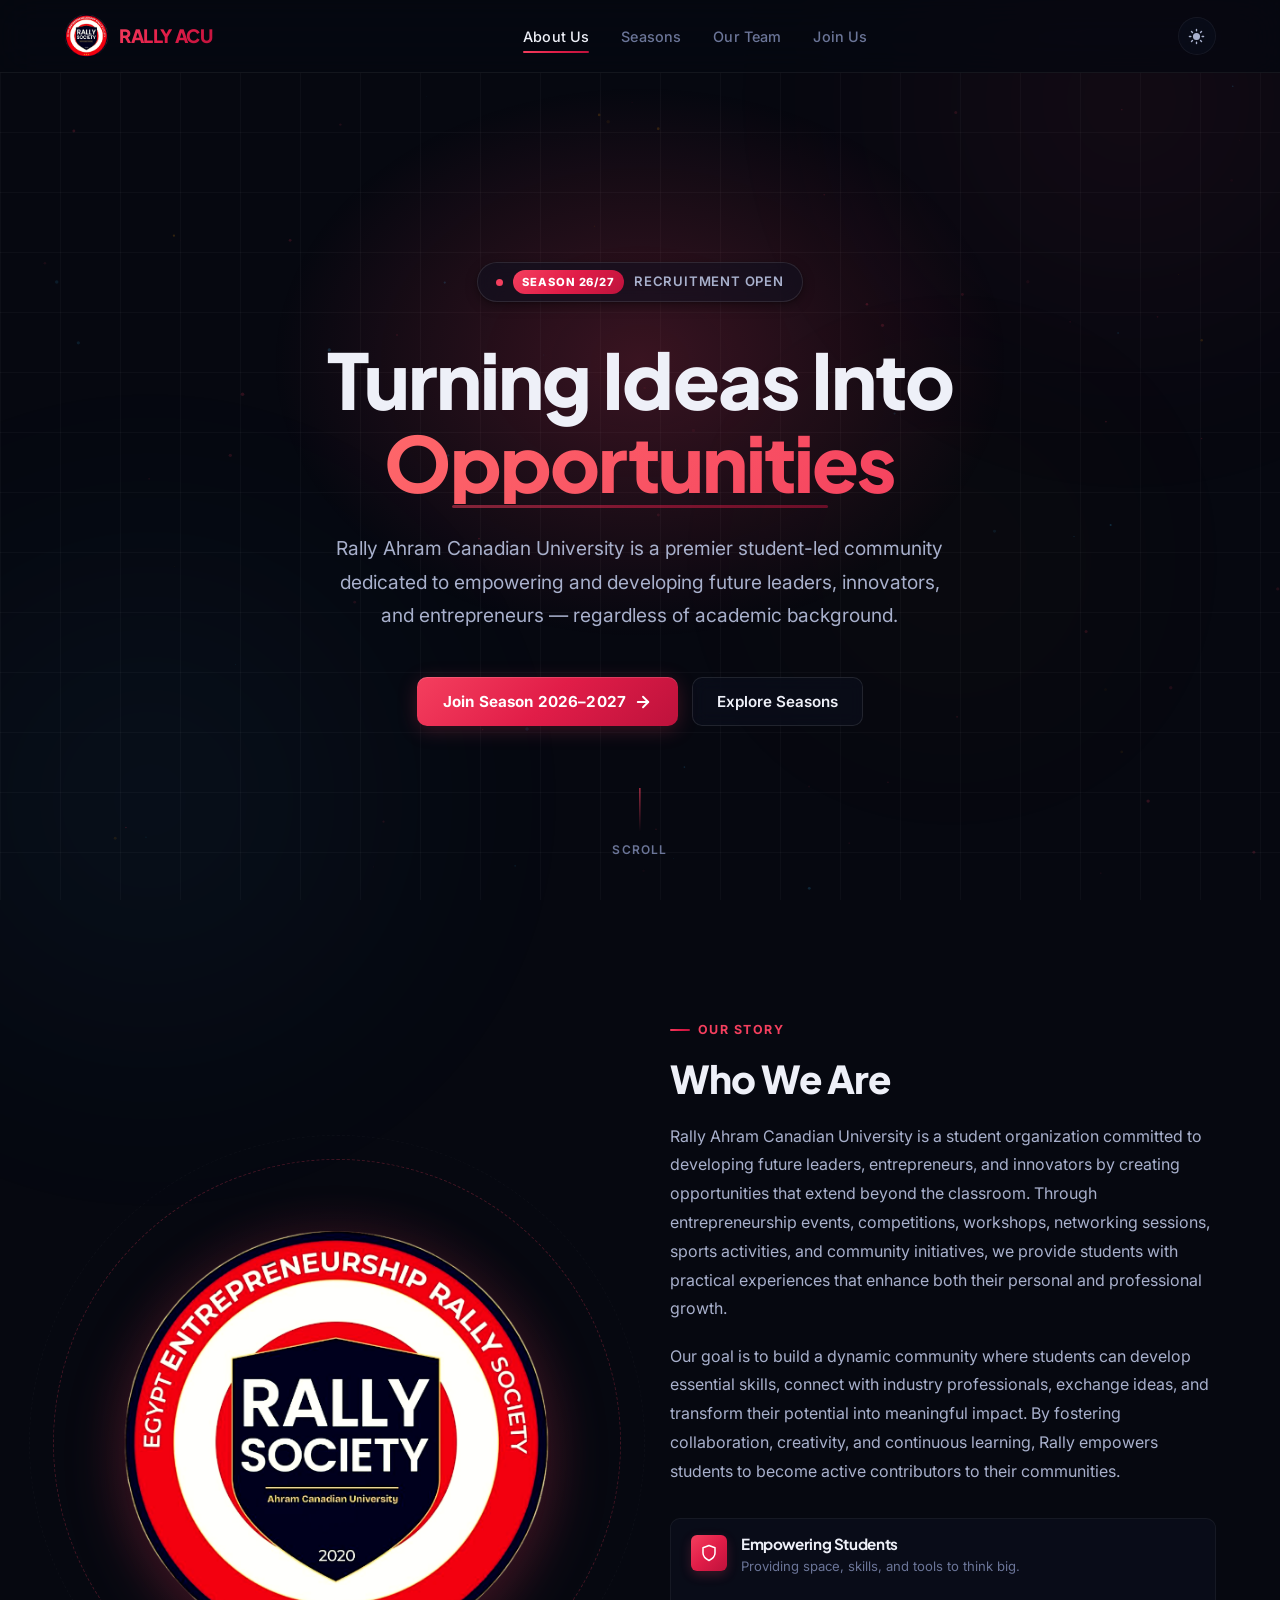
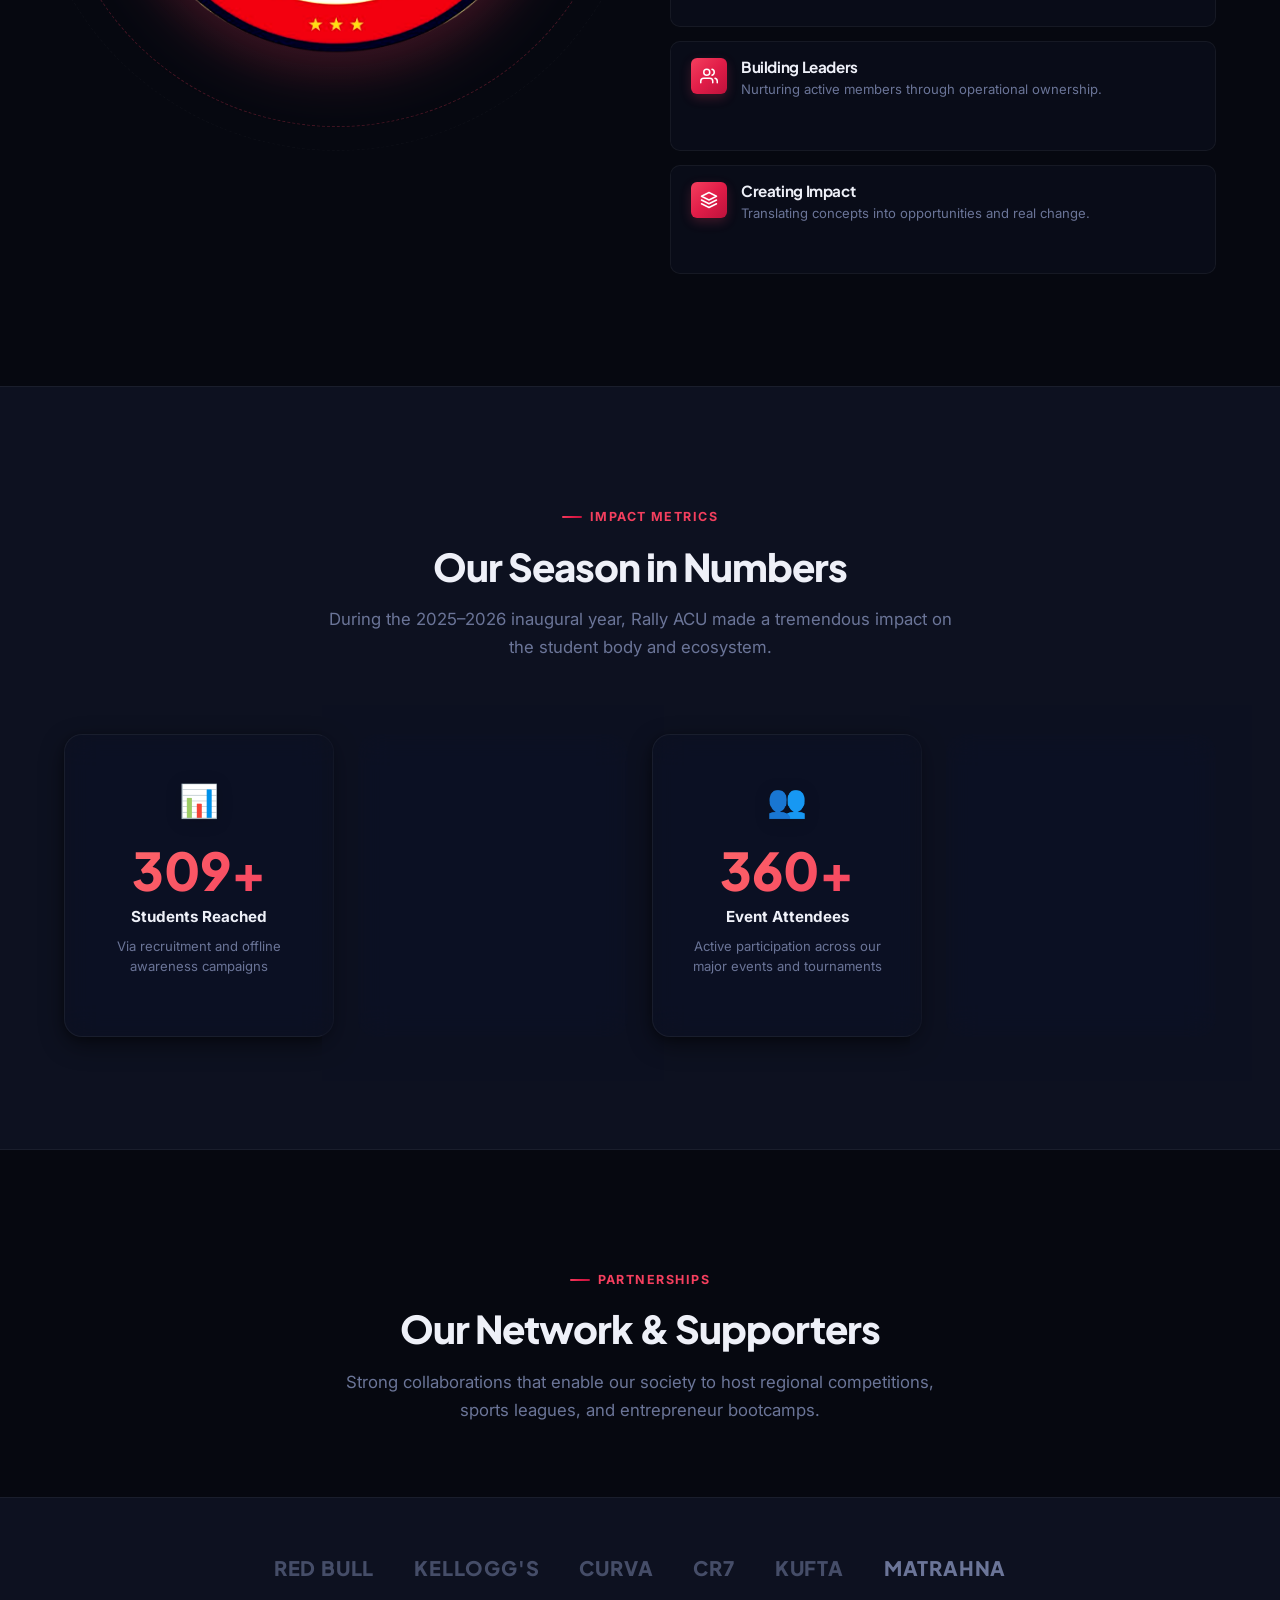
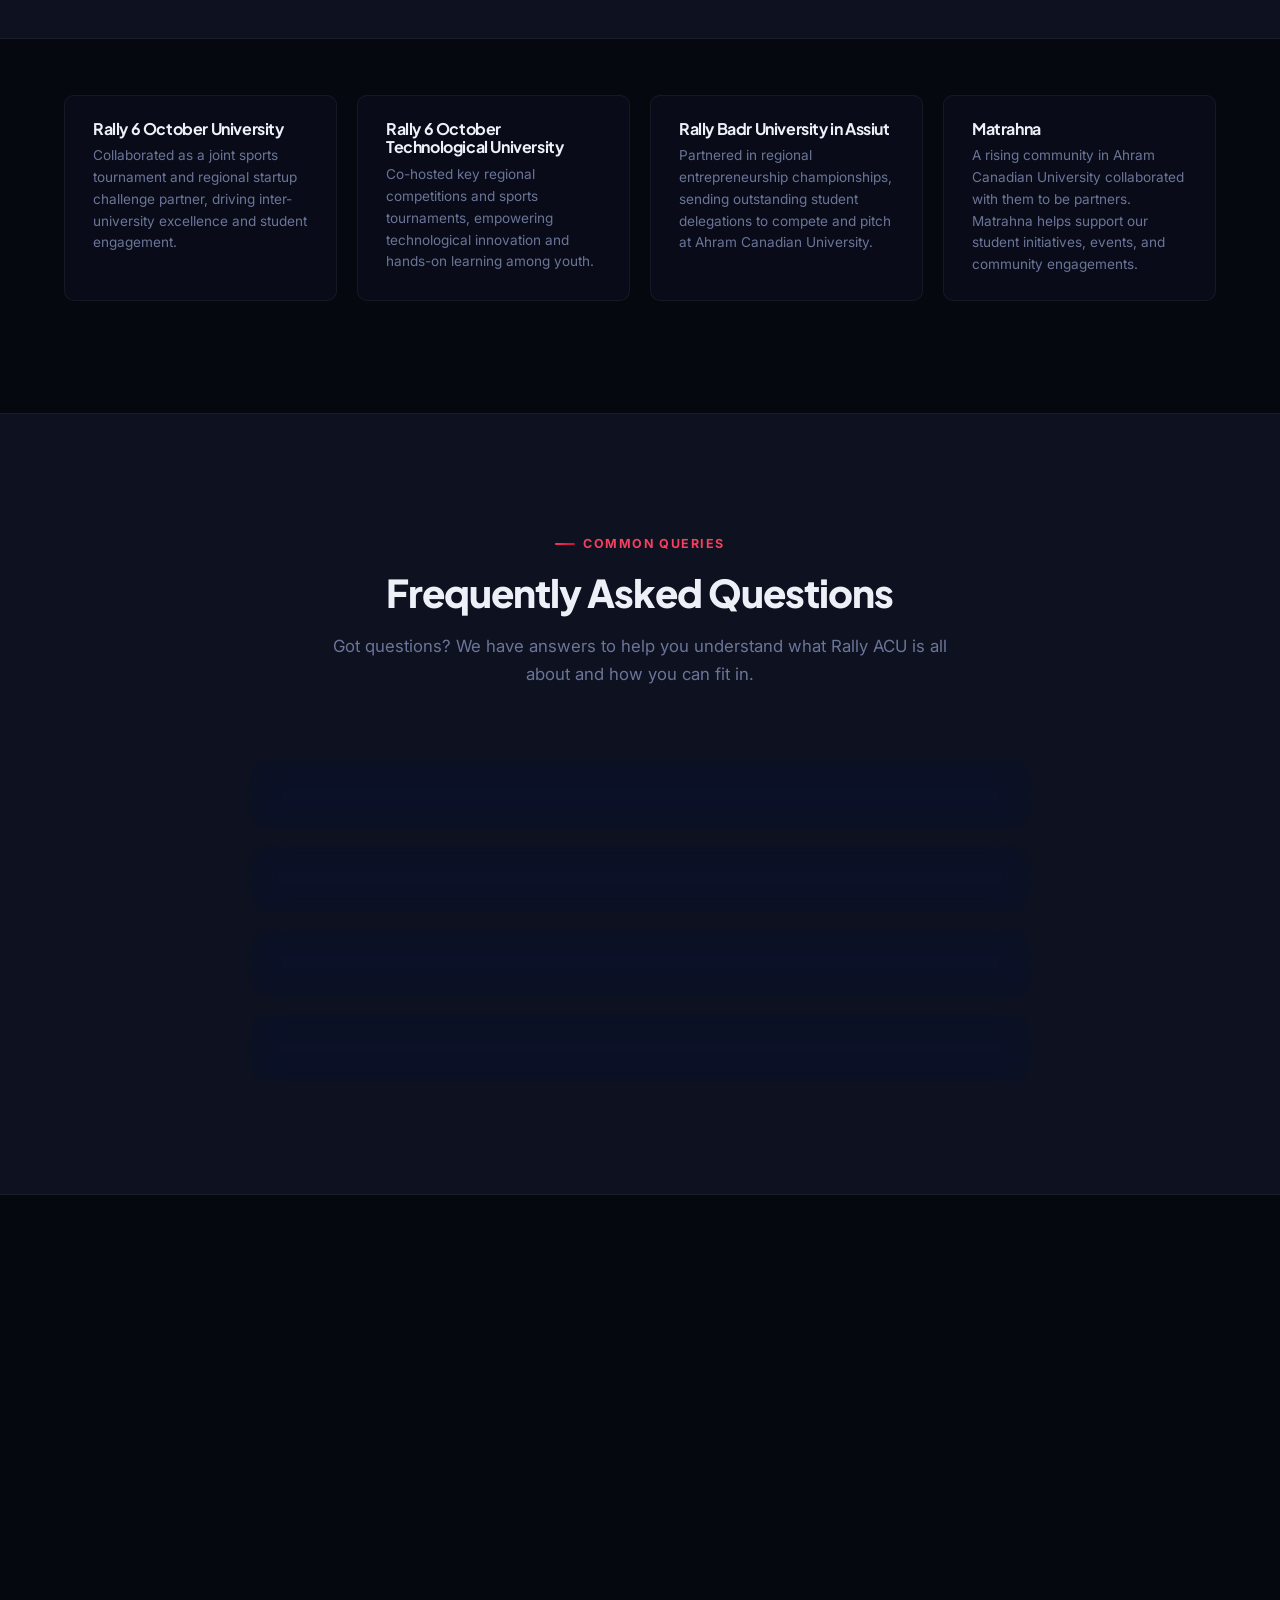
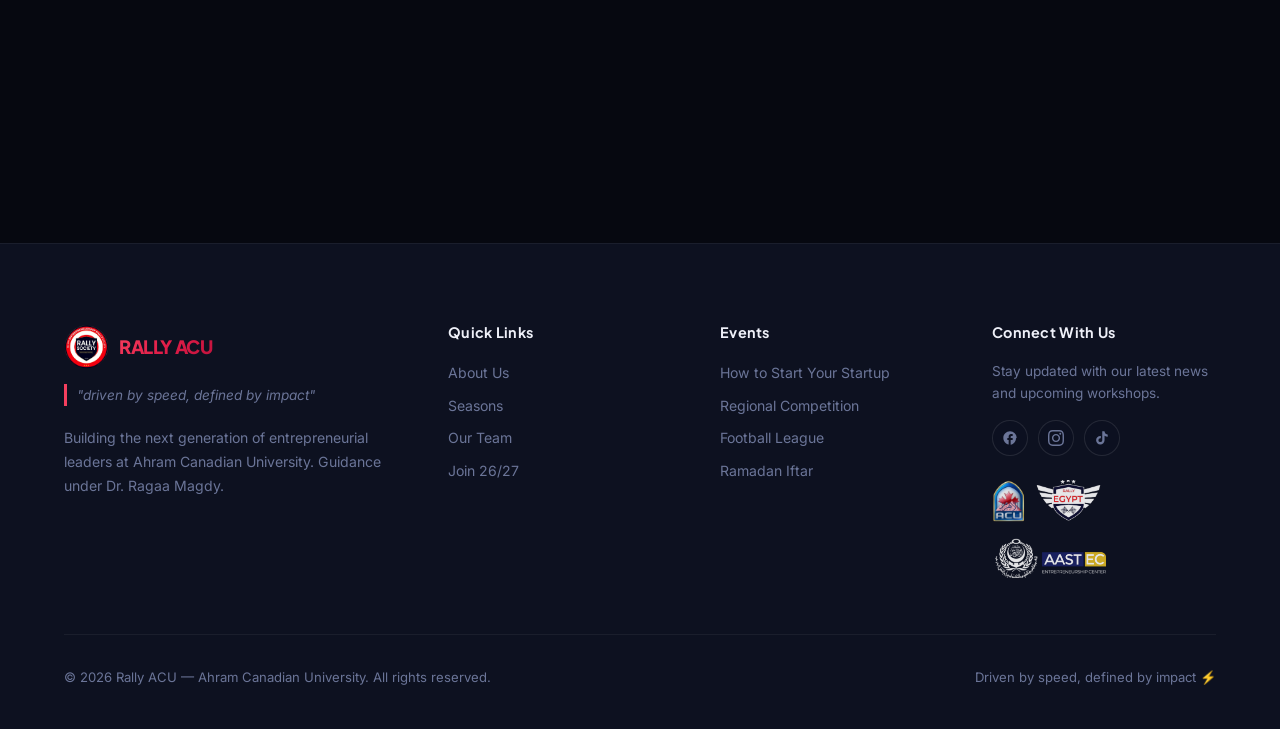
==== commit 2773b47c: "Add Google site verification meta tag Added Google site verification meta tag for SEO." ====
--- a/index.html
+++ b/index.html
@@ -7,6 +7,7 @@
   <meta name="description" content="Rally ACU is a premier student-led society at Ahram Canadian University empowering future leaders, entrepreneurs, and innovators. Driven by speed, defined by impact.">
   <meta name="keywords" content="Rally ACU, Ahram Canadian University, Entrepreneurship, Leadership, Student Activities, Egypt, Innovation">
   <meta name="author" content="Rally ACU">
+  <meta name="google-site-verification" content="p5RKH1If2pqdcG9JKSUp7s8Mh0G79XGyFAuf429PDRM" />
   <meta property="og:title" content="Rally ACU | Ahram Canadian University">
   <meta property="og:description" content="Turning Ideas into Opportunities. Join Rally ACU to develop real-world business ideas.">
   <meta property="og:type" content="website">
@@ -419,4 +420,4 @@
 
   <script src="assets/js/script.js"></script>
 </body>
-</html>+</html>
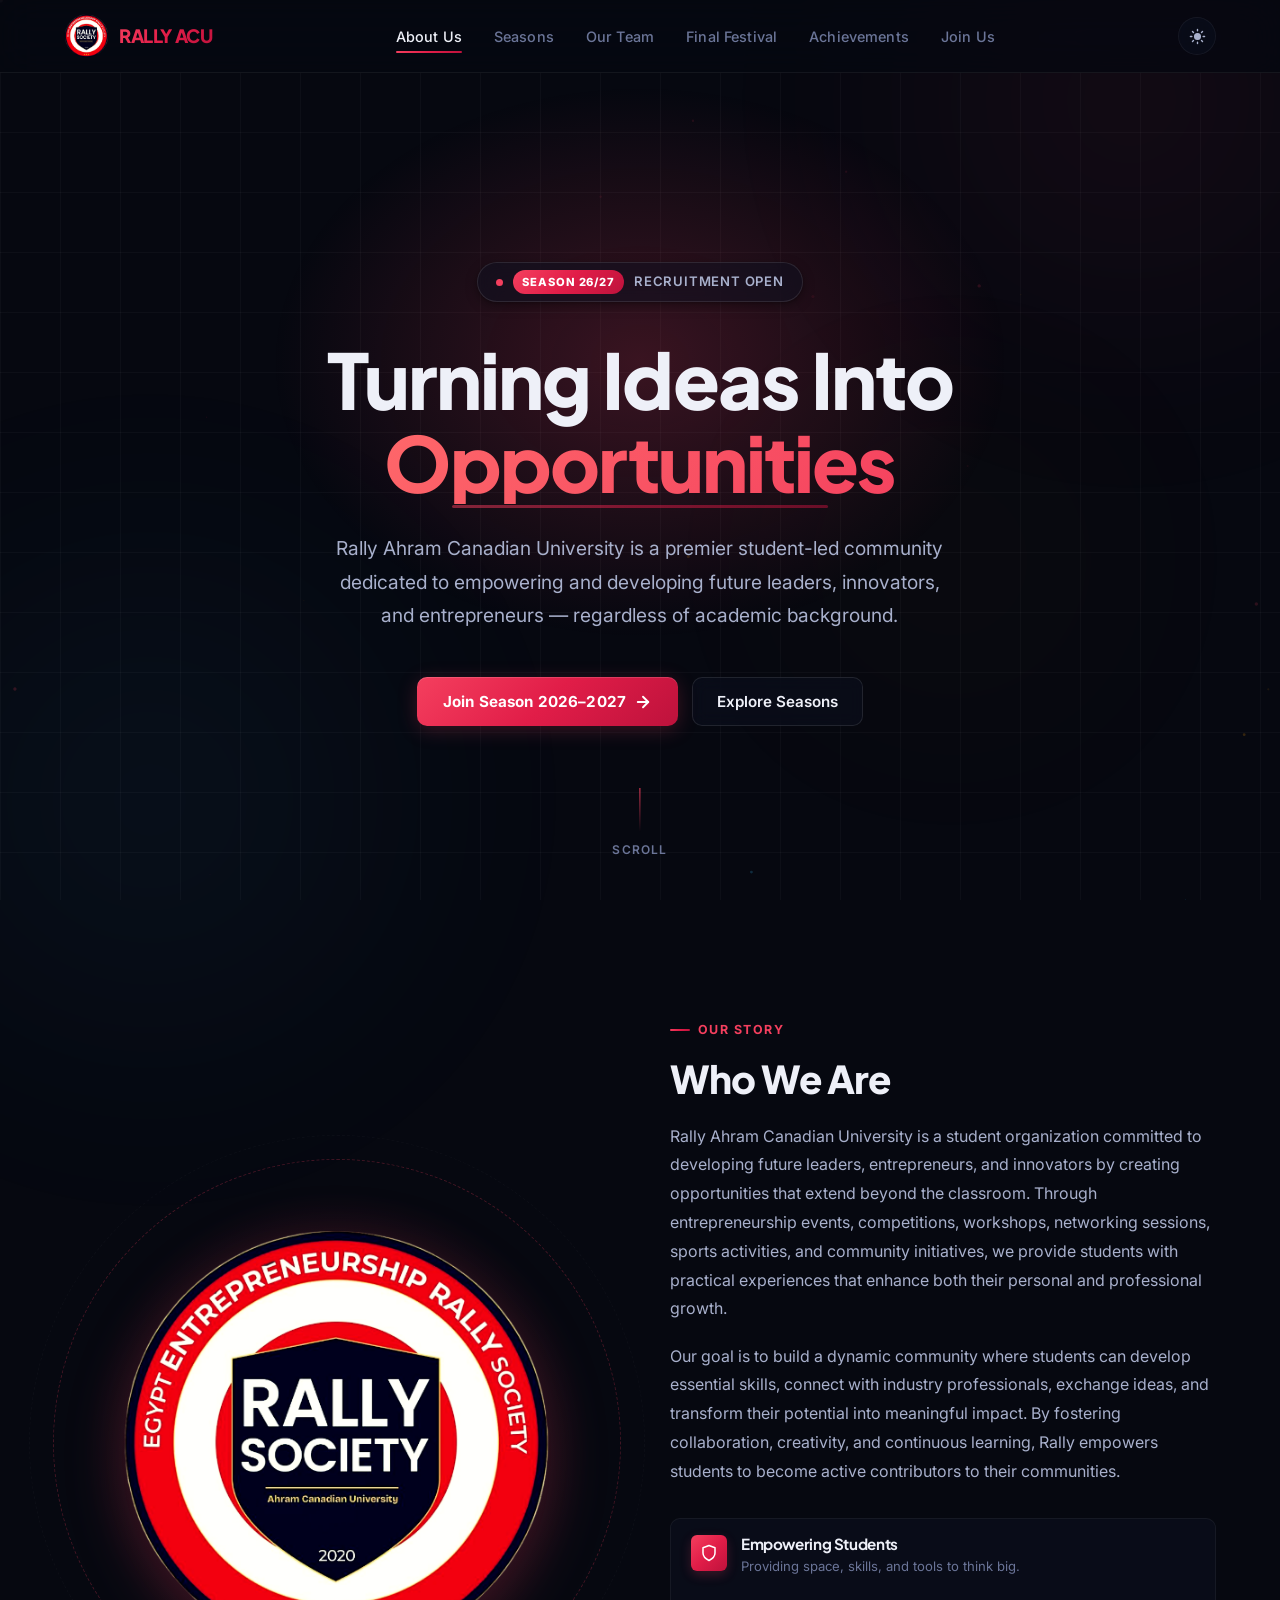
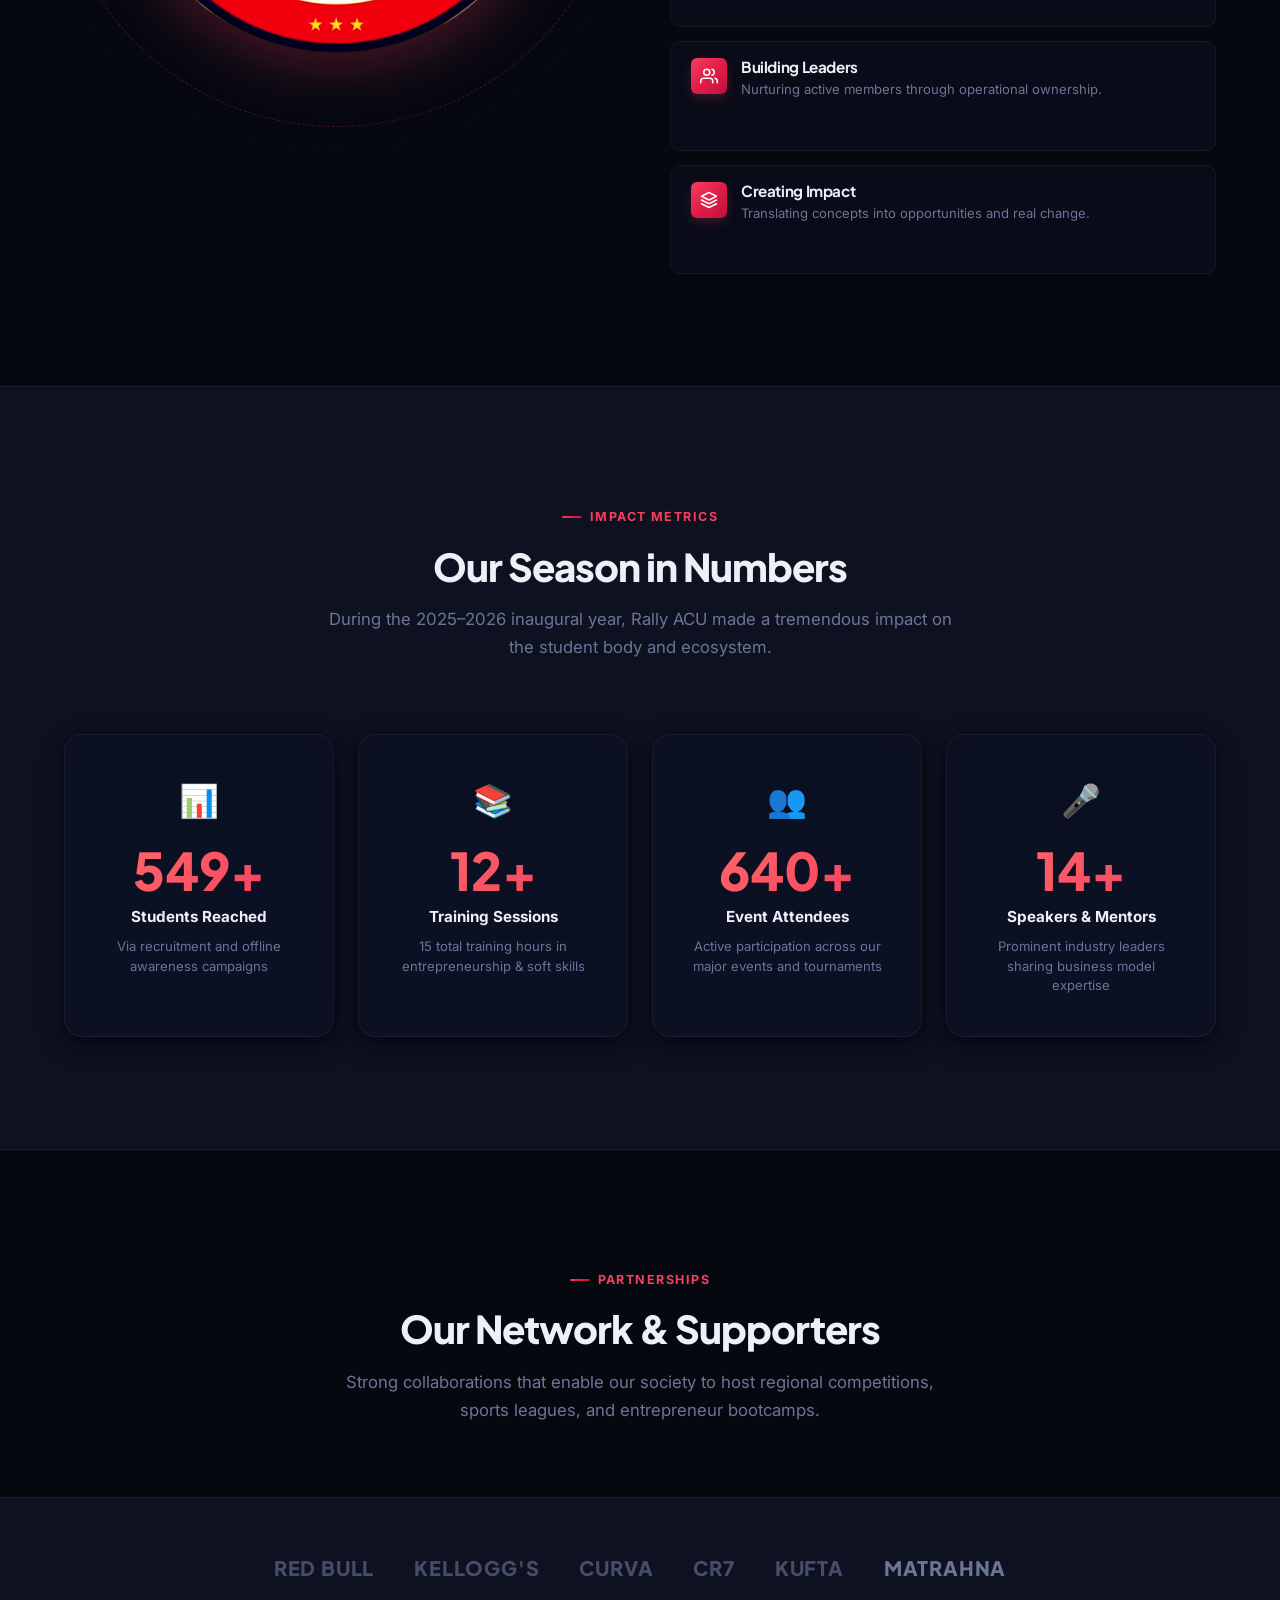
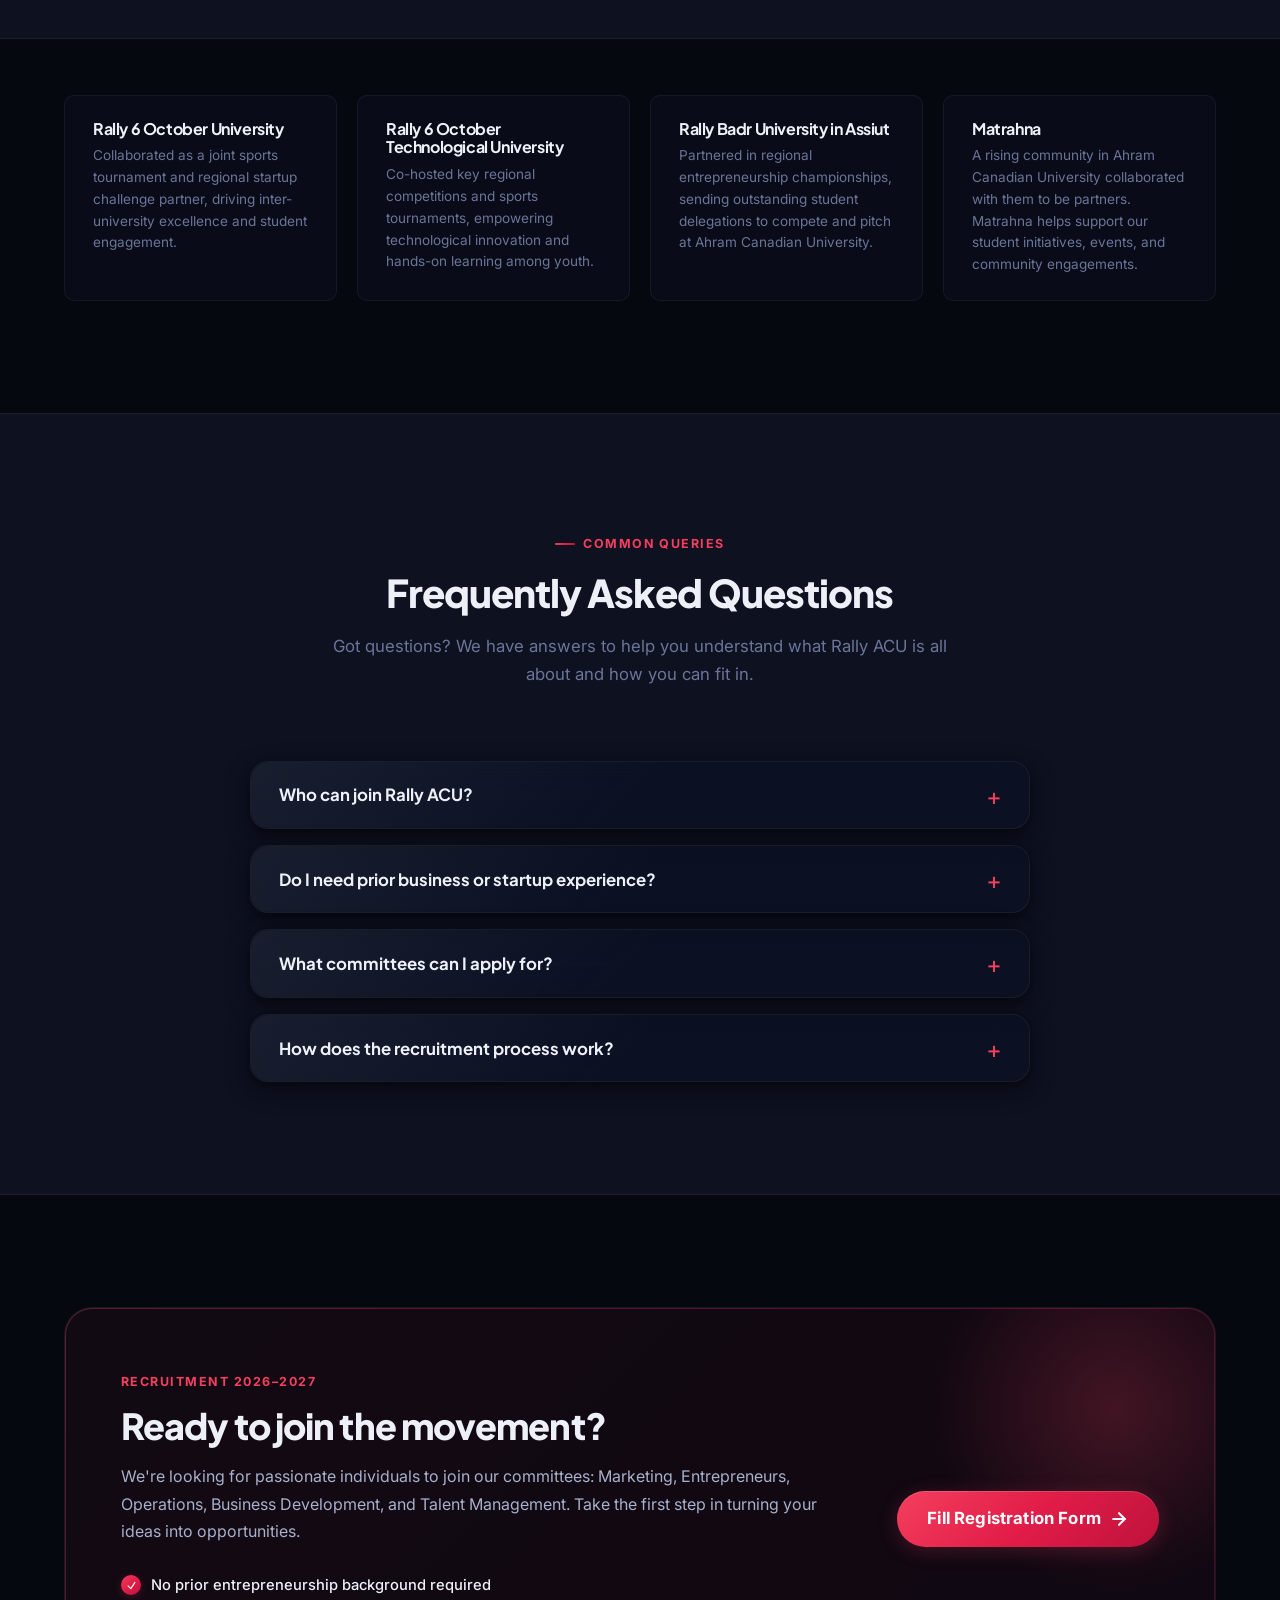
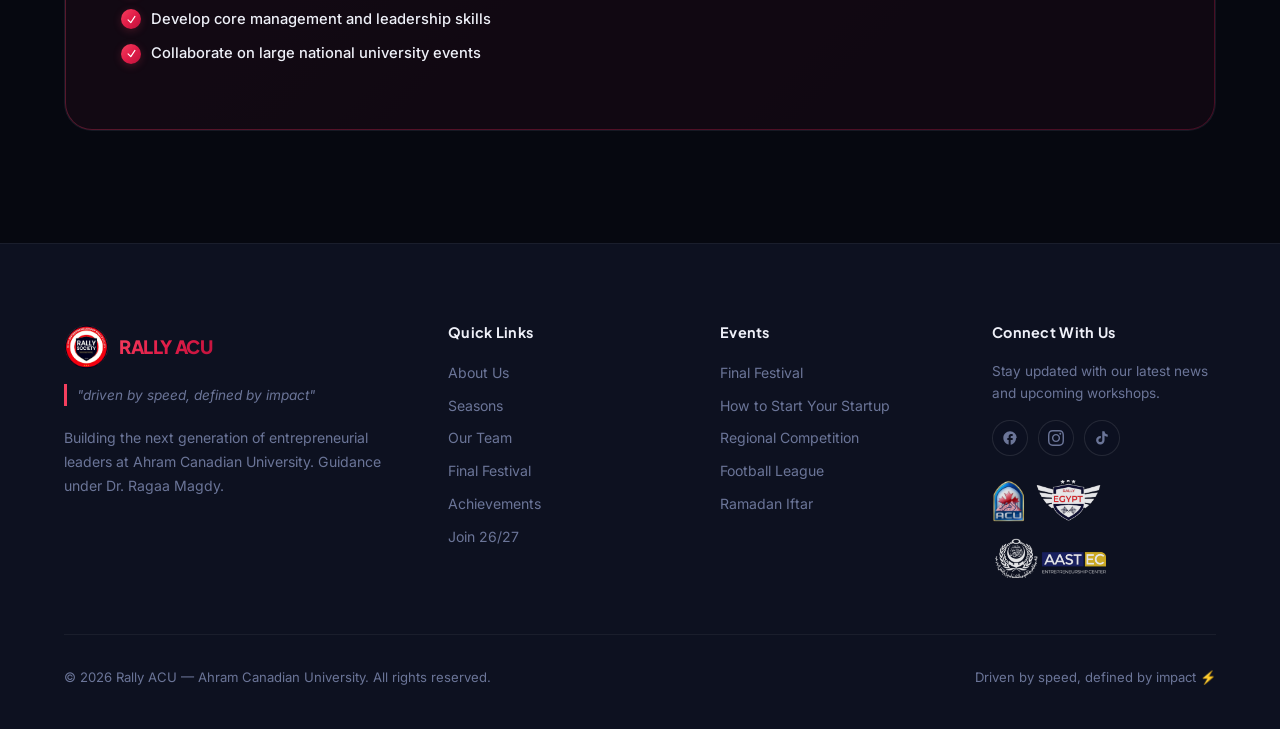
==== commit 93a0f8d5: "Add Final Festival and Achievements pages with official trophy and speakers" ====
--- a/index.html
+++ b/index.html
@@ -40,6 +40,8 @@
           <li><a href="#about" class="nav-link active">About Us</a></li>
           <li><a href="seasons.html" class="nav-link">Seasons</a></li>
           <li><a href="team.html" class="nav-link">Our Team</a></li>
+          <li><a href="final-festival.html" class="nav-link">Final Festival</a></li>
+          <li><a href="achievements.html" class="nav-link">Achievements</a></li>
           <li><a href="#register" class="nav-link">Join Us</a></li>
         </ul>
       </nav>
@@ -364,6 +366,8 @@
             <li><a href="#about">About Us</a></li>
             <li><a href="seasons.html">Seasons</a></li>
             <li><a href="team.html">Our Team</a></li>
+            <li><a href="final-festival.html">Final Festival</a></li>
+            <li><a href="achievements.html">Achievements</a></li>
             <li><a href="https://forms.gle/3cfzVsgtwSCeg1kd9" target="_blank">Join 26/27</a></li>
           </ul>
         </div>
@@ -372,6 +376,7 @@
         <div class="footer-col">
           <h5>Events</h5>
           <ul>
+            <li><a href="final-festival.html">Final Festival</a></li>
             <li><a href="seasons.html">How to Start Your Startup</a></li>
             <li><a href="seasons.html">Regional Competition</a></li>
             <li><a href="seasons.html">Football League</a></li>
--- a/assets/css/style.css
+++ b/assets/css/style.css
@@ -1233,4 +1233,1214 @@
   transform: rotate(45deg);
 }
 
-
+/* ─── FINAL FESTIVAL PAGE ───────────────────────── */
+.festival-hero-meta {
+  display: flex;
+  flex-wrap: wrap;
+  justify-content: center;
+  gap: 16px;
+  margin: 1.75rem auto 2.5rem;
+}
+.festival-pill {
+  display: inline-flex;
+  align-items: center;
+  gap: 8px;
+  padding: 8px 18px;
+  border-radius: var(--radius-xl);
+  background: var(--bg-card);
+  border: 1px solid var(--border-strong);
+  font-size: 0.88rem;
+  font-weight: 600;
+  color: var(--text-primary);
+  backdrop-filter: blur(8px);
+}
+.festival-pill svg {
+  color: var(--red);
+  flex-shrink: 0;
+}
+
+/* Festival Pillars / Grid */
+.festival-grid-4 {
+  display: grid;
+  grid-template-columns: repeat(auto-fit, minmax(260px, 1fr));
+  gap: 24px;
+}
+.festival-card {
+  background: var(--bg-card);
+  border: 1px solid var(--border);
+  border-radius: var(--radius-md);
+  padding: 2rem 1.75rem;
+  transition: var(--transition-smooth);
+  display: flex;
+  flex-direction: column;
+  position: relative;
+  overflow: hidden;
+}
+.festival-card:hover {
+  transform: translateY(-6px);
+  border-color: var(--red);
+  box-shadow: 0 16px 36px var(--red-glow);
+}
+.festival-card-icon {
+  width: 52px;
+  height: 52px;
+  border-radius: var(--radius-sm);
+  background: var(--red-gradient);
+  display: flex;
+  align-items: center;
+  justify-content: center;
+  margin-bottom: 1.5rem;
+  box-shadow: 0 6px 18px var(--red-glow);
+  color: #fff;
+}
+.festival-card-icon svg {
+  width: 26px;
+  height: 26px;
+  stroke: #fff;
+  fill: none;
+}
+.festival-card h3 {
+  font-size: 1.25rem;
+  font-weight: 800;
+  margin-bottom: 0.75rem;
+}
+.festival-card p {
+  color: var(--text-secondary);
+  font-size: 0.92rem;
+  line-height: 1.7;
+}
+
+/* Track Cards */
+.tracks-grid {
+  display: grid;
+  grid-template-columns: repeat(auto-fit, minmax(320px, 1fr));
+  gap: 24px;
+}
+.track-card {
+  background: var(--bg-card);
+  border: 1px solid var(--border);
+  border-radius: var(--radius-md);
+  padding: 2.25rem;
+  position: relative;
+  transition: var(--transition-smooth);
+}
+.track-card:hover {
+  border-color: var(--red);
+  transform: translateY(-4px);
+  box-shadow: 0 12px 30px var(--red-glow);
+}
+.track-badge {
+  display: inline-block;
+  padding: 4px 12px;
+  border-radius: 20px;
+  font-size: 0.75rem;
+  font-weight: 700;
+  text-transform: uppercase;
+  letter-spacing: 0.06em;
+  background: var(--red-glow);
+  color: var(--red);
+  margin-bottom: 1rem;
+}
+.track-card h3 {
+  font-size: 1.35rem;
+  margin-bottom: 0.75rem;
+}
+.track-card p {
+  color: var(--text-secondary);
+  font-size: 0.94rem;
+  line-height: 1.7;
+  margin-bottom: 1.25rem;
+}
+.track-features {
+  list-style: none;
+  padding: 0;
+  margin: 0;
+  display: flex;
+  flex-direction: column;
+  gap: 8px;
+}
+.track-features li {
+  display: flex;
+  align-items: center;
+  gap: 10px;
+  font-size: 0.88rem;
+  color: var(--text-primary);
+  font-weight: 500;
+}
+.track-features li svg {
+  color: var(--red);
+  flex-shrink: 0;
+}
+
+/* Agenda Timeline */
+.agenda-timeline {
+  max-width: 840px;
+  margin: 0 auto;
+  position: relative;
+  padding-left: 2rem;
+}
+.agenda-timeline::before {
+  content: '';
+  position: absolute;
+  left: 7px;
+  top: 15px;
+  bottom: 15px;
+  width: 2px;
+  background: linear-gradient(to bottom, var(--red), var(--border));
+}
+.agenda-item {
+  position: relative;
+  margin-bottom: 2rem;
+  padding-left: 1.5rem;
+}
+.agenda-item:last-child {
+  margin-bottom: 0;
+}
+.agenda-dot {
+  position: absolute;
+  left: -2rem;
+  top: 4px;
+  width: 16px;
+  height: 16px;
+  border-radius: 50%;
+  background: var(--bg-primary);
+  border: 3px solid var(--red);
+  box-shadow: 0 0 10px var(--red-glow);
+}
+.agenda-content {
+  background: var(--bg-card);
+  border: 1px solid var(--border);
+  border-radius: var(--radius-sm);
+  padding: 1.5rem 1.75rem;
+  transition: var(--transition-smooth);
+}
+.agenda-content:hover {
+  border-color: var(--red);
+  transform: translateX(4px);
+}
+.agenda-time {
+  display: inline-block;
+  font-size: 0.82rem;
+  font-weight: 800;
+  color: var(--red);
+  text-transform: uppercase;
+  letter-spacing: 0.08em;
+  margin-bottom: 0.35rem;
+}
+.agenda-content h4 {
+  font-size: 1.15rem;
+  font-weight: 700;
+  margin-bottom: 0.4rem;
+}
+.agenda-content p {
+  color: var(--text-secondary);
+  font-size: 0.9rem;
+  line-height: 1.6;
+  margin: 0;
+}
+
+/* Delegations list */
+.delegation-grid {
+  display: grid;
+  grid-template-columns: repeat(auto-fit, minmax(220px, 1fr));
+  gap: 16px;
+}
+.delegation-card {
+  background: var(--bg-card);
+  border: 1px solid var(--border);
+  border-radius: var(--radius-sm);
+  padding: 1.25rem 1.5rem;
+  display: flex;
+  align-items: center;
+  gap: 14px;
+  transition: var(--transition-smooth);
+}
+.delegation-card:hover {
+  border-color: var(--red);
+  background: var(--bg-card-hover);
+  transform: translateY(-2px);
+}
+.delegation-card-icon {
+  width: 40px;
+  height: 40px;
+  border-radius: 50%;
+  background: var(--red-glow);
+  color: var(--red);
+  display: flex;
+  align-items: center;
+  justify-content: center;
+  font-weight: 800;
+  font-size: 0.95rem;
+  flex-shrink: 0;
+}
+.delegation-card-info h5 {
+  font-size: 0.95rem;
+  font-weight: 700;
+  margin-bottom: 2px;
+}
+.delegation-card-info span {
+  font-size: 0.8rem;
+  color: var(--text-muted);
+}
+
+/* Festival CTA Banner */
+.festival-hero-cta {
+  background: radial-gradient(circle at 50% 50%, rgba(244, 63, 94, 0.12) 0%, var(--bg-card) 100%);
+  border: 1px solid var(--border-strong);
+  border-radius: var(--radius-lg);
+  padding: 4rem 2rem;
+  text-align: center;
+  margin-top: 5rem;
+  position: relative;
+  overflow: hidden;
+}
+
+/* ─── INNOVATION CITY 6 DISTRICTS ───────────────── */
+.district-grid {
+  display: grid;
+  grid-template-columns: repeat(auto-fit, minmax(320px, 1fr));
+  gap: 24px;
+}
+.district-card {
+  background: var(--bg-card);
+  border: 1px solid var(--border);
+  border-radius: var(--radius-md);
+  padding: 2.25rem 2rem;
+  transition: var(--transition-smooth);
+  position: relative;
+  overflow: hidden;
+  display: flex;
+  flex-direction: column;
+}
+.district-card:hover {
+  transform: translateY(-6px);
+  border-color: var(--red);
+  box-shadow: 0 16px 36px var(--red-glow);
+}
+.district-header {
+  display: flex;
+  justify-content: space-between;
+  align-items: center;
+  margin-bottom: 1.25rem;
+}
+.district-num {
+  font-family: 'Plus Jakarta Sans', sans-serif;
+  font-size: 0.8rem;
+  font-weight: 800;
+  color: var(--red);
+  text-transform: uppercase;
+  letter-spacing: 0.08em;
+  background: var(--red-glow);
+  padding: 4px 12px;
+  border-radius: 20px;
+}
+.district-icon-wrap {
+  width: 44px;
+  height: 44px;
+  border-radius: var(--radius-xs);
+  background: var(--red-gradient);
+  display: flex;
+  align-items: center;
+  justify-content: center;
+  color: #fff;
+  box-shadow: 0 4px 14px var(--red-glow);
+}
+.district-icon-wrap svg {
+  width: 22px;
+  height: 22px;
+  stroke: #fff;
+  fill: none;
+}
+.district-card h3 {
+  font-size: 1.3rem;
+  font-weight: 800;
+  margin-bottom: 0.75rem;
+}
+.district-card p {
+  color: var(--text-secondary);
+  font-size: 0.92rem;
+  line-height: 1.7;
+  flex-grow: 1;
+  margin-bottom: 1.25rem;
+}
+.district-highlights {
+  list-style: none;
+  padding: 0;
+  margin: 0;
+  display: flex;
+  flex-direction: column;
+  gap: 7px;
+  border-top: 1px solid var(--border);
+  padding-top: 1rem;
+}
+.district-highlights li {
+  font-size: 0.84rem;
+  color: var(--text-primary);
+  display: flex;
+  align-items: center;
+  gap: 8px;
+  font-weight: 500;
+}
+.district-highlights li svg {
+  color: var(--red);
+  flex-shrink: 0;
+}
+
+/* ─── SPEAKERS GRID ─────────────────────────────── */
+.speakers-grid {
+  display: grid;
+  grid-template-columns: repeat(auto-fit, minmax(260px, 1fr));
+  gap: 24px;
+}
+.speaker-card {
+  background: var(--bg-card);
+  border: 1px solid var(--border);
+  border-radius: var(--radius-md);
+  padding: 2rem 1.75rem;
+  transition: var(--transition-smooth);
+  text-align: center;
+  display: flex;
+  flex-direction: column;
+  align-items: center;
+}
+.speaker-card:hover {
+  transform: translateY(-5px);
+  border-color: var(--red);
+  box-shadow: 0 14px 32px var(--red-glow);
+}
+.speaker-avatar-circle {
+  width: 76px;
+  height: 76px;
+  border-radius: 50%;
+  background: var(--red-gradient);
+  color: #fff;
+  font-family: 'Plus Jakarta Sans', sans-serif;
+  font-size: 1.4rem;
+  font-weight: 800;
+  display: flex;
+  align-items: center;
+  justify-content: center;
+  margin-bottom: 1.25rem;
+  box-shadow: 0 8px 20px var(--red-glow);
+  border: 3px solid rgba(255,255,255,0.15);
+}
+.speaker-name {
+  font-size: 1.15rem;
+  font-weight: 800;
+  margin-bottom: 4px;
+}
+.speaker-role {
+  color: var(--text-muted);
+  font-size: 0.82rem;
+  margin-bottom: 1rem;
+  line-height: 1.5;
+  font-weight: 500;
+}
+.speaker-session-pill {
+  background: var(--bg-secondary);
+  border: 1px solid var(--border-strong);
+  border-radius: var(--radius-xs);
+  padding: 8px 12px;
+  font-size: 0.8rem;
+  color: var(--red);
+  font-weight: 600;
+  width: 100%;
+  text-align: center;
+  margin-top: auto;
+}.speaker-card {
+  position: relative;
+  background: var(--bg-card);
+  border: 1px solid var(--border);
+  border-radius: var(--radius-md);
+  padding: 1.8rem 1.4rem;
+  transition: transform 0.3s ease, border-color 0.3s ease, box-shadow 0.3s ease;
+  text-align: center;
+  display: flex;
+  flex-direction: column;
+  align-items: center;
+}
+.speaker-card.hidden {
+  display: none !important;
+}
+.speaker-card:hover {
+  transform: translateY(-5px);
+  border-color: var(--red);
+  box-shadow: 0 14px 32px var(--red-glow);
+}
+.speaker-stage-tag {
+  font-size: 0.72rem;
+  font-weight: 700;
+  text-transform: uppercase;
+  letter-spacing: 0.05em;
+  padding: 4px 10px;
+  border-radius: 20px;
+  margin-bottom: 1rem;
+  display: inline-block;
+}
+.stage-main {
+  background: rgba(239, 68, 68, 0.15);
+  color: #f87171;
+  border: 1px solid rgba(239, 68, 68, 0.35);
+}
+.stage-founder {
+  background: rgba(168, 85, 247, 0.15);
+  color: #c084fc;
+  border: 1px solid rgba(168, 85, 247, 0.35);
+}
+.stage-startup {
+  background: rgba(59, 130, 246, 0.15);
+  color: #60a5fa;
+  border: 1px solid rgba(59, 130, 246, 0.35);
+}
+
+.speaker-avatar-circle {
+  width: 72px;
+  height: 72px;
+  border-radius: 50%;
+  background: var(--red-gradient);
+  color: #fff;
+  font-family: 'Plus Jakarta Sans', sans-serif;
+  font-size: 1.35rem;
+  font-weight: 800;
+  display: flex;
+  align-items: center;
+  justify-content: center;
+  margin-bottom: 1rem;
+  box-shadow: 0 8px 20px var(--red-glow);
+  border: 3px solid rgba(255,255,255,0.15);
+  flex-shrink: 0;
+}
+.speaker-name {
+  font-size: 1.12rem;
+  font-weight: 800;
+  margin-bottom: 5px;
+  color: var(--text-primary);
+}
+.speaker-role {
+  color: var(--text-muted);
+  font-size: 0.82rem;
+  margin-bottom: 1rem;
+  line-height: 1.5;
+  font-weight: 500;
+  min-height: 2.8rem;
+}
+.speaker-session-pill {
+  background: var(--bg-secondary);
+  border: 1px solid var(--border-strong);
+  border-radius: var(--radius-xs);
+  padding: 10px 12px;
+  font-size: 0.8rem;
+  color: var(--text-primary);
+  font-weight: 600;
+  width: 100%;
+  text-align: center;
+  margin-top: auto;
+  line-height: 1.45;
+}
+.speaker-session-pill strong {
+  color: var(--red);
+  display: block;
+  font-size: 0.74rem;
+  text-transform: uppercase;
+  letter-spacing: 0.04em;
+  margin-bottom: 3px;
+}
+.speaker-post-btn {
+  display: inline-flex;
+  align-items: center;
+  gap: 6px;
+  font-size: 0.78rem;
+  font-weight: 700;
+  color: var(--red);
+  text-decoration: none;
+  margin-top: 10px;
+  padding: 5px 12px;
+  border-radius: 20px;
+  background: color-mix(in srgb, var(--red) 8%, transparent);
+  border: 1px solid color-mix(in srgb, var(--red) 25%, transparent);
+  transition: all 0.2s ease;
+}
+.speaker-post-btn:hover {
+  background: var(--red);
+  color: #fff;
+  border-color: var(--red);
+  transform: translateY(-1px);
+}
+
+/* Speaker Stage Filter Tabs */
+.speakers-filter-bar {
+  display: flex;
+  justify-content: center;
+  align-items: center;
+  flex-wrap: wrap;
+  gap: 10px;
+  margin-bottom: 2.5rem;
+}
+.speaker-filter-btn {
+  background: var(--bg-card);
+  border: 1px solid var(--border);
+  color: var(--text-muted);
+  font-size: 0.85rem;
+  font-weight: 600;
+  padding: 8px 18px;
+  border-radius: 30px;
+  cursor: pointer;
+  transition: all 0.2s ease;
+}
+.speaker-filter-btn:hover,
+.speaker-filter-btn.active {
+  background: var(--red);
+  color: #fff;
+  border-color: var(--red);
+  box-shadow: 0 4px 14px var(--red-glow);
+}
+
+/* ══════════════════════════════════════════════════════
+   RALLY PASSPORT EXPERIENCE SECTION
+══════════════════════════════════════════════════════ */
+.passport-section-wrapper {
+  background: linear-gradient(180deg, rgba(20, 20, 24, 0.4) 0%, rgba(15, 15, 18, 0.8) 100%);
+  border-top: 1px solid var(--border);
+  border-bottom: 1px solid var(--border);
+  position: relative;
+  overflow: hidden;
+}
+.passport-bg-glow {
+  position: absolute;
+  width: 500px;
+  height: 500px;
+  border-radius: 50%;
+  background: radial-gradient(circle, rgba(244, 63, 94, 0.12) 0%, transparent 70%);
+  top: 10%;
+  right: -100px;
+  pointer-events: none;
+  z-index: 1;
+}
+.passport-bg-glow-2 {
+  position: absolute;
+  width: 400px;
+  height: 400px;
+  border-radius: 50%;
+  background: radial-gradient(circle, rgba(245, 158, 11, 0.08) 0%, transparent 70%);
+  bottom: 5%;
+  left: -80px;
+  pointer-events: none;
+  z-index: 1;
+}
+.passport-booklet-card {
+  position: relative;
+  z-index: 2;
+  background: var(--bg-card);
+  border: 1px solid rgba(245, 158, 11, 0.3);
+  box-shadow: 0 20px 48px rgba(0, 0, 0, 0.4), 0 0 30px rgba(245, 158, 11, 0.08);
+  border-radius: var(--radius-lg);
+  padding: 3rem 2.5rem;
+  margin-bottom: 2rem;
+}
+@media (max-width: 768px) {
+  .passport-booklet-card {
+    padding: 2rem 1.4rem;
+  }
+}
+.passport-header-bar {
+  display: flex;
+  justify-content: space-between;
+  align-items: center;
+  flex-wrap: wrap;
+  gap: 16px;
+  padding-bottom: 1.5rem;
+  border-bottom: 1px dashed rgba(245, 158, 11, 0.3);
+  margin-bottom: 2rem;
+}
+.passport-title-wrap {
+  display: flex;
+  align-items: center;
+  gap: 14px;
+}
+.passport-emblem {
+  width: 54px;
+  height: 54px;
+  border-radius: 12px;
+  background: linear-gradient(135deg, #f59e0b, #ef4444);
+  color: #fff;
+  display: flex;
+  align-items: center;
+  justify-content: center;
+  font-size: 1.6rem;
+  box-shadow: 0 6px 18px rgba(245, 158, 11, 0.3);
+  flex-shrink: 0;
+}
+.passport-title-wrap h3 {
+  font-size: 1.4rem;
+  font-weight: 800;
+  letter-spacing: -0.01em;
+  margin: 0;
+  color: var(--text-primary);
+}
+.passport-title-wrap span {
+  font-size: 0.85rem;
+  color: var(--text-muted);
+  font-weight: 600;
+  letter-spacing: 0.05em;
+  text-transform: uppercase;
+}
+.passport-meta-tags {
+  display: flex;
+  gap: 10px;
+  flex-wrap: wrap;
+}
+.passport-tag {
+  font-size: 0.78rem;
+  font-weight: 700;
+  padding: 5px 12px;
+  border-radius: 20px;
+  background: var(--bg-secondary);
+  border: 1px solid var(--border);
+  color: var(--text-primary);
+  display: inline-flex;
+  align-items: center;
+  gap: 6px;
+}
+
+/* Passport 4 Journey Steps */
+.passport-steps-grid {
+  display: grid;
+  grid-template-columns: repeat(auto-fit, minmax(220px, 1fr));
+  gap: 18px;
+  margin-bottom: 3rem;
+}
+.passport-step-box {
+  background: var(--bg-secondary);
+  border: 1px solid var(--border);
+  border-radius: var(--radius-md);
+  padding: 1.5rem 1.25rem;
+  position: relative;
+  transition: transform 0.25s ease, border-color 0.25s ease;
+}
+.passport-step-box:hover {
+  transform: translateY(-4px);
+  border-color: rgba(245, 158, 11, 0.5);
+}
+.passport-step-num {
+  width: 32px;
+  height: 32px;
+  border-radius: 50%;
+  background: linear-gradient(135deg, #ef4444, #f59e0b);
+  color: #fff;
+  font-size: 0.85rem;
+  font-weight: 800;
+  display: flex;
+  align-items: center;
+  justify-content: center;
+  margin-bottom: 1rem;
+}
+.passport-step-box h4 {
+  font-size: 1.05rem;
+  font-weight: 700;
+  margin-bottom: 6px;
+  color: var(--text-primary);
+}
+.passport-step-box p {
+  font-size: 0.85rem;
+  color: var(--text-muted);
+  line-height: 1.55;
+  margin: 0;
+}
+
+/* Passport 6 District Stamps */
+.passport-stamps-title {
+  text-align: center;
+  font-size: 1.15rem;
+  font-weight: 800;
+  letter-spacing: 0.06em;
+  text-transform: uppercase;
+  color: #f59e0b;
+  margin-bottom: 1.5rem;
+  display: flex;
+  align-items: center;
+  justify-content: center;
+  gap: 10px;
+}
+.passport-stamps-grid {
+  display: grid;
+  grid-template-columns: repeat(auto-fit, minmax(150px, 1fr));
+  gap: 16px;
+  margin-bottom: 2.5rem;
+}
+.stamp-card {
+  border: 1px solid rgba(245, 158, 11, 0.25);
+  border-radius: var(--radius-md);
+  padding: 1.5rem 1rem;
+  text-align: center;
+  background: var(--bg-secondary);
+  transition: all 0.25s ease;
+  position: relative;
+  overflow: hidden;
+  display: flex;
+  flex-direction: column;
+  align-items: center;
+  justify-content: center;
+}
+.stamp-card:hover {
+  border-color: #f59e0b;
+  background: color-mix(in srgb, #f59e0b 6%, var(--bg-card));
+  transform: translateY(-3px);
+  box-shadow: 0 10px 24px rgba(0, 0, 0, 0.25);
+}
+.stamp-district-badge {
+  font-size: 0.72rem;
+  font-weight: 800;
+  text-transform: uppercase;
+  color: #f59e0b;
+  letter-spacing: 0.06em;
+  margin-bottom: 8px;
+  background: rgba(245, 158, 11, 0.1);
+  padding: 3px 10px;
+  border-radius: 20px;
+  border: 1px solid rgba(245, 158, 11, 0.2);
+}
+.stamp-name {
+  font-size: 0.95rem;
+  font-weight: 800;
+  color: var(--text-primary);
+  margin-bottom: 4px;
+}
+.stamp-desc {
+  font-size: 0.78rem;
+  color: var(--text-muted);
+  margin: 0;
+  line-height: 1.4;
+}
+
+/* Passport Bottom CTA Bar */
+.passport-cta-row {
+  display: flex;
+  justify-content: center;
+  align-items: center;
+  flex-wrap: wrap;
+  gap: 16px;
+  padding-top: 1.5rem;
+  border-top: 1px dashed rgba(245, 158, 11, 0.3);
+}
+/* ══════════════════════════════════════════════════════
+   VENUE & LOCATION SECTION
+══════════════════════════════════════════════════════ */
+.venue-map-wrap {
+  display: grid;
+  grid-template-columns: 340px 1fr;
+  gap: 28px;
+  align-items: stretch;
+  margin-top: 2.5rem;
+}
+
+@media (max-width: 860px) {
+  .venue-map-wrap {
+    grid-template-columns: 1fr;
+  }
+}
+
+.venue-info-card {
+  background: var(--bg-card);
+  border: 1px solid var(--border);
+  border-radius: var(--radius-md);
+  padding: 2rem 1.6rem;
+  display: flex;
+  flex-direction: column;
+  gap: 1rem;
+  position: relative;
+  overflow: hidden;
+  transition: border-color 0.3s;
+}
+
+.venue-info-card:hover {
+  border-color: var(--border-strong);
+}
+
+.venue-info-icon {
+  width: 52px;
+  height: 52px;
+  border-radius: 50%;
+  background: color-mix(in srgb, var(--red) 12%, transparent);
+  border: 1px solid color-mix(in srgb, var(--red) 30%, transparent);
+  display: flex;
+  align-items: center;
+  justify-content: center;
+  color: var(--red);
+  flex-shrink: 0;
+}
+
+.venue-info-body {
+  display: flex;
+  flex-direction: column;
+  gap: 0.5rem;
+  flex: 1;
+}
+
+.venue-info-body h4 {
+  font-size: 1.2rem;
+  font-weight: 700;
+  color: var(--text-primary);
+  margin: 0;
+}
+
+.venue-info-body p {
+  font-size: 0.92rem;
+  color: var(--text-muted);
+  margin: 0;
+  line-height: 1.55;
+}
+
+.venue-date-pill {
+  font-size: 0.88rem !important;
+  color: var(--red) !important;
+  font-weight: 600 !important;
+  background: color-mix(in srgb, var(--red) 10%, transparent);
+  border: 1px solid color-mix(in srgb, var(--red) 25%, transparent);
+  border-radius: 20px;
+  padding: 5px 12px;
+  display: inline-block;
+  width: fit-content;
+}
+
+.venue-directions-btn {
+  display: inline-flex;
+  align-items: center;
+  gap: 7px;
+  margin-top: 0.8rem;
+  background: var(--red);
+  color: #fff;
+  border-radius: 30px;
+  padding: 10px 20px;
+  font-size: 0.88rem;
+  font-weight: 700;
+  text-decoration: none;
+  width: fit-content;
+  transition: opacity 0.2s, transform 0.2s;
+}
+
+.venue-directions-btn:hover {
+  opacity: 0.88;
+  transform: translateY(-1px);
+}
+
+.venue-map-frame {
+  border-radius: var(--radius-md);
+  overflow: hidden;
+  border: 1px solid var(--border);
+  min-height: 320px;
+}
+
+.venue-map-frame iframe {
+  width: 100%;
+  height: 100%;
+  min-height: 320px;
+  display: block;
+  border: 0;
+}
+
+/* ══════════════════════════════════════════════════════
+   ACHIEVEMENTS PAGE STYLES
+══════════════════════════════════════════════════════ */
+.trophy-spotlight-section {
+  position: relative;
+  overflow: hidden;
+  padding: 2rem 0 4rem 0;
+}
+
+.trophy-showcase-card {
+  background: var(--bg-card);
+  border: 1px solid rgba(245, 158, 11, 0.35);
+  box-shadow: 0 24px 60px rgba(0, 0, 0, 0.4), 0 0 40px rgba(244, 63, 94, 0.1);
+  border-radius: var(--radius-lg);
+  padding: 3.5rem 3rem;
+  display: grid;
+  grid-template-columns: 1fr 1.15fr;
+  gap: 3.5rem;
+  align-items: center;
+  position: relative;
+  overflow: hidden;
+}
+
+@media (max-width: 992px) {
+  .trophy-showcase-card {
+    grid-template-columns: 1fr;
+    padding: 2.5rem 1.75rem;
+    gap: 2.5rem;
+    text-align: center;
+  }
+}
+
+.trophy-visual-container {
+  display: flex;
+  flex-direction: column;
+  align-items: center;
+  justify-content: center;
+  position: relative;
+}
+
+.trophy-glow-backdrop {
+  position: absolute;
+  width: 320px;
+  height: 320px;
+  border-radius: 50%;
+  background: radial-gradient(circle, rgba(239, 68, 68, 0.25) 0%, rgba(56, 189, 248, 0.15) 50%, transparent 70%);
+  filter: blur(28px);
+  pointer-events: none;
+  z-index: 1;
+}
+
+.trophy-img-wrap {
+  position: relative;
+  z-index: 2;
+  animation: trophyFloat 5s ease-in-out infinite;
+  display: flex;
+  justify-content: center;
+  filter: drop-shadow(0 15px 30px rgba(0,0,0,0.5)) drop-shadow(0 0 25px rgba(239, 68, 68, 0.25));
+}
+
+.trophy-img-wrap img {
+  max-width: 100%;
+  width: 340px;
+  height: auto;
+  display: block;
+}
+
+@keyframes trophyFloat {
+  0%, 100% {
+    transform: translateY(0);
+  }
+  50% {
+    transform: translateY(-10px);
+  }
+}
+
+.trophy-reflection-plate {
+  width: 240px;
+  height: 14px;
+  background: radial-gradient(ellipse, rgba(239, 68, 68, 0.35) 0%, transparent 75%);
+  border-radius: 50%;
+  margin-top: 10px;
+  filter: blur(4px);
+}
+
+.trophy-details {
+  display: flex;
+  flex-direction: column;
+  gap: 1.25rem;
+  position: relative;
+  z-index: 2;
+}
+
+.trophy-meta-pills {
+  display: flex;
+  gap: 10px;
+  flex-wrap: wrap;
+}
+
+@media (max-width: 992px) {
+  .trophy-meta-pills {
+    justify-content: center;
+  }
+}
+
+.trophy-pill {
+  font-size: 0.78rem;
+  font-weight: 700;
+  text-transform: uppercase;
+  letter-spacing: 0.05em;
+  padding: 5px 12px;
+  border-radius: 20px;
+  display: inline-flex;
+  align-items: center;
+  gap: 6px;
+}
+
+.pill-gold {
+  background: rgba(245, 158, 11, 0.15);
+  color: #f59e0b;
+  border: 1px solid rgba(245, 158, 11, 0.35);
+}
+
+.pill-red {
+  background: rgba(239, 68, 68, 0.15);
+  color: #f87171;
+  border: 1px solid rgba(239, 68, 68, 0.35);
+}
+
+.pill-cyan {
+  background: rgba(56, 189, 248, 0.15);
+  color: #38bdf8;
+  border: 1px solid rgba(56, 189, 248, 0.35);
+}
+
+.trophy-award-title {
+  font-size: 2.1rem;
+  font-weight: 900;
+  letter-spacing: -0.02em;
+  line-height: 1.2;
+  color: var(--text-primary);
+  margin: 0;
+}
+
+.trophy-award-sub {
+  font-size: 1.2rem;
+  font-weight: 700;
+  color: var(--red);
+  margin: 0;
+}
+
+.trophy-quote-box {
+  background: var(--bg-secondary);
+  border-left: 4px solid var(--red);
+  padding: 1rem 1.25rem;
+  border-radius: 0 var(--radius-sm) var(--radius-sm) 0;
+  font-style: italic;
+  color: var(--text-primary);
+  font-weight: 600;
+  font-size: 1.05rem;
+  line-height: 1.5;
+}
+
+.trophy-award-desc {
+  font-size: 0.95rem;
+  color: var(--text-muted);
+  line-height: 1.7;
+  margin: 0;
+}
+
+.trophy-specs-grid {
+  display: grid;
+  grid-template-columns: repeat(auto-fit, minmax(170px, 1fr));
+  gap: 14px;
+  border-top: 1px solid var(--border);
+  padding-top: 1.25rem;
+  text-align: left;
+}
+
+.trophy-spec-item {
+  display: flex;
+  flex-direction: column;
+  gap: 3px;
+}
+
+.trophy-spec-label {
+  font-size: 0.72rem;
+  font-weight: 700;
+  text-transform: uppercase;
+  color: var(--text-muted);
+  letter-spacing: 0.05em;
+}
+
+.trophy-spec-val {
+  font-size: 0.92rem;
+  font-weight: 700;
+  color: var(--text-primary);
+}
+
+/* Society Milestones Cards Grid */
+.milestones-grid {
+  display: grid;
+  grid-template-columns: repeat(auto-fit, minmax(280px, 1fr));
+  gap: 24px;
+  margin-top: 2rem;
+}
+
+.milestone-card {
+  background: var(--bg-card);
+  border: 1px solid var(--border);
+  border-radius: var(--radius-md);
+  padding: 2rem 1.75rem;
+  transition: transform 0.3s ease, border-color 0.3s ease, box-shadow 0.3s ease;
+  display: flex;
+  flex-direction: column;
+  gap: 1rem;
+}
+
+.milestone-card:hover {
+  transform: translateY(-5px);
+  border-color: var(--red);
+  box-shadow: 0 12px 30px var(--red-glow);
+}
+
+.milestone-icon-wrap {
+  width: 52px;
+  height: 52px;
+  border-radius: 14px;
+  background: color-mix(in srgb, var(--red) 12%, transparent);
+  border: 1px solid color-mix(in srgb, var(--red) 30%, transparent);
+  display: flex;
+  align-items: center;
+  justify-content: center;
+  font-size: 1.5rem;
+  color: var(--red);
+}
+
+.milestone-title {
+  font-size: 1.2rem;
+  font-weight: 800;
+  color: var(--text-primary);
+  margin: 0;
+}
+
+.milestone-desc {
+  font-size: 0.92rem;
+  color: var(--text-muted);
+  line-height: 1.6;
+  margin: 0;
+}
+
+.milestone-date-tag {
+  font-size: 0.75rem;
+  font-weight: 700;
+  color: var(--red);
+  text-transform: uppercase;
+  letter-spacing: 0.05em;
+  margin-top: auto;
+}
+
+/* More Achievements Coming Soon Banner */
+.more-achievements-wrap {
+  text-align: center;
+  padding: 3.5rem 2rem;
+  background: var(--bg-card);
+  border: 1px dashed rgba(244, 63, 94, 0.4);
+  border-radius: var(--radius-lg);
+  margin-top: 1rem;
+  position: relative;
+  overflow: hidden;
+  box-shadow: 0 10px 30px rgba(0, 0, 0, 0.25);
+}
+
+.more-achievements-icon {
+  font-size: 2.5rem;
+  margin-bottom: 1rem;
+  display: inline-block;
+  animation: pulseGlow 2.5s ease-in-out infinite;
+}
+
+@keyframes pulseGlow {
+  0%, 100% {
+    transform: scale(1);
+    filter: drop-shadow(0 0 10px rgba(244, 63, 94, 0.4));
+  }
+  50% {
+    transform: scale(1.08);
+    filter: drop-shadow(0 0 20px rgba(245, 158, 11, 0.7));
+  }
+}
+
+.more-achievements-title {
+  font-size: 1.8rem;
+  font-weight: 800;
+  letter-spacing: -0.01em;
+  color: var(--text-primary);
+  margin-bottom: 0.75rem;
+}
+
+.more-achievements-desc {
+  max-width: 600px;
+  margin: 0 auto;
+  color: var(--text-muted);
+  font-size: 0.95rem;
+  line-height: 1.65;
+}
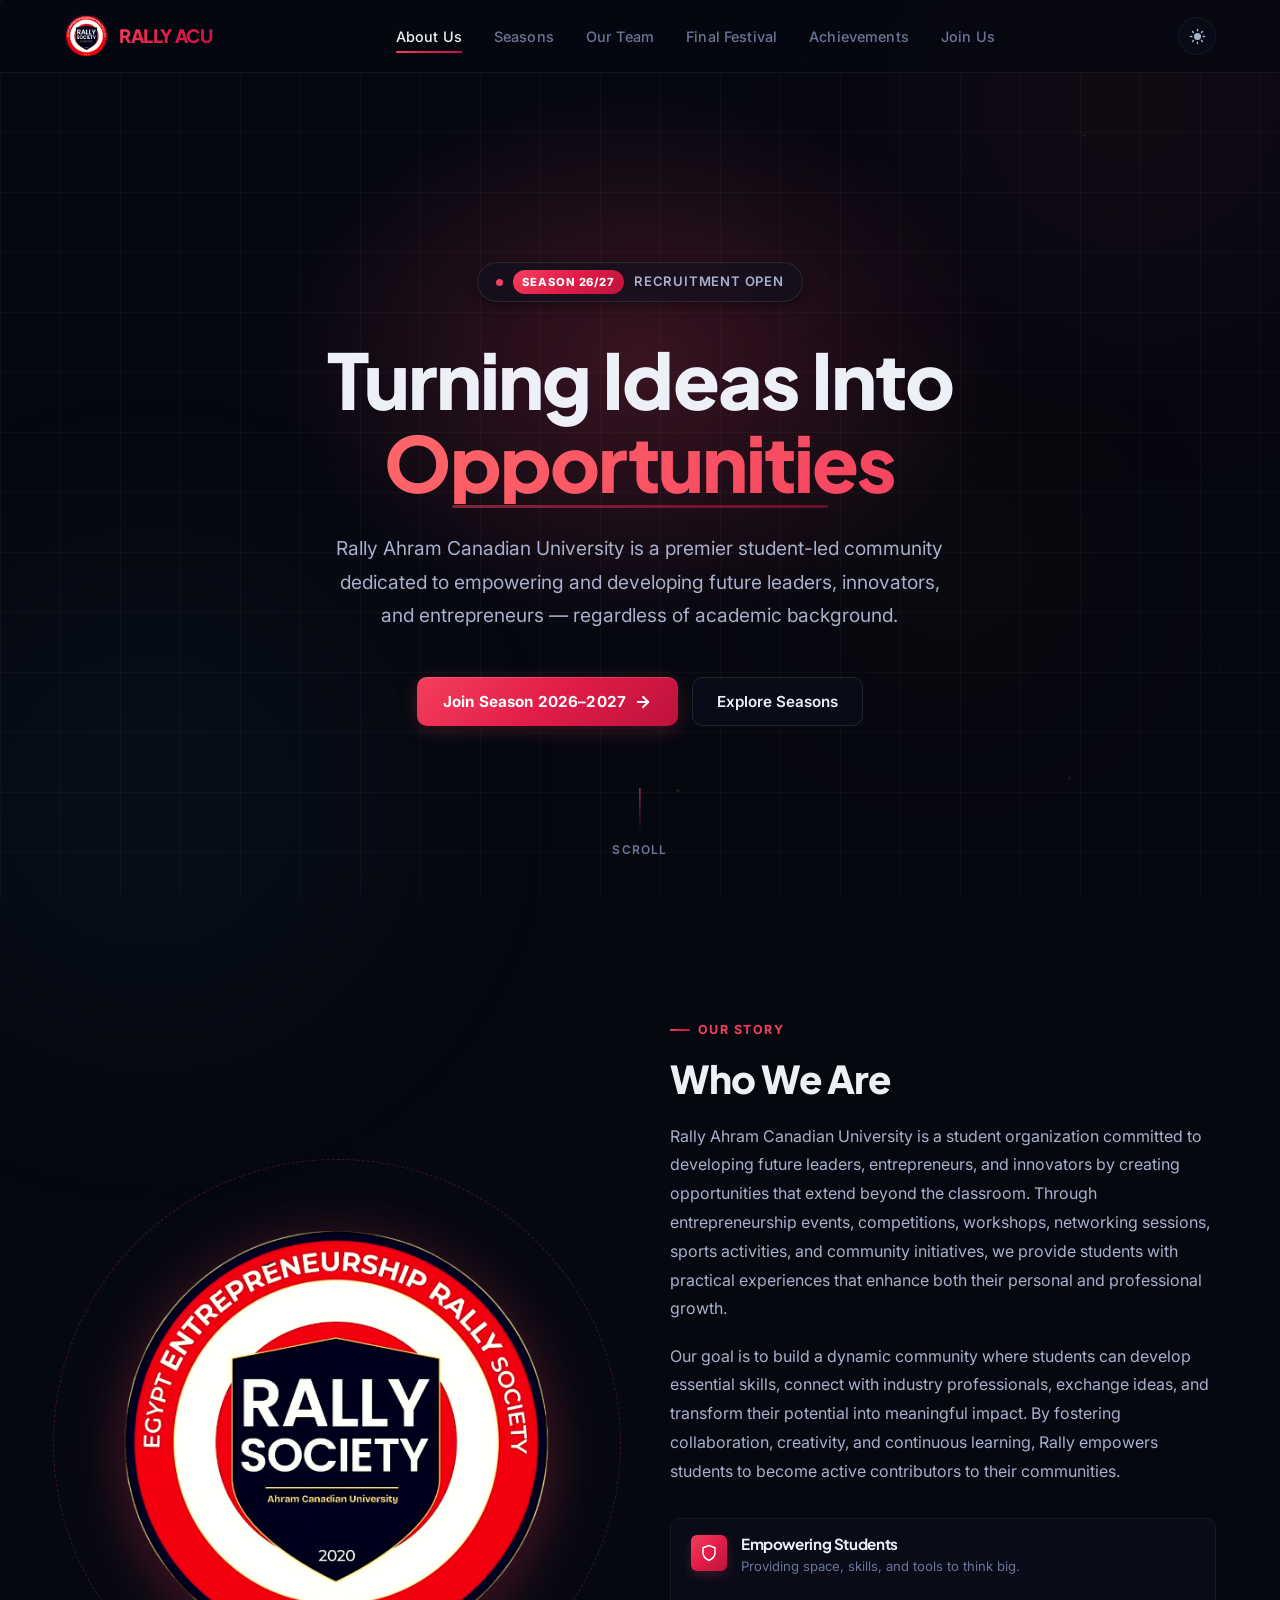
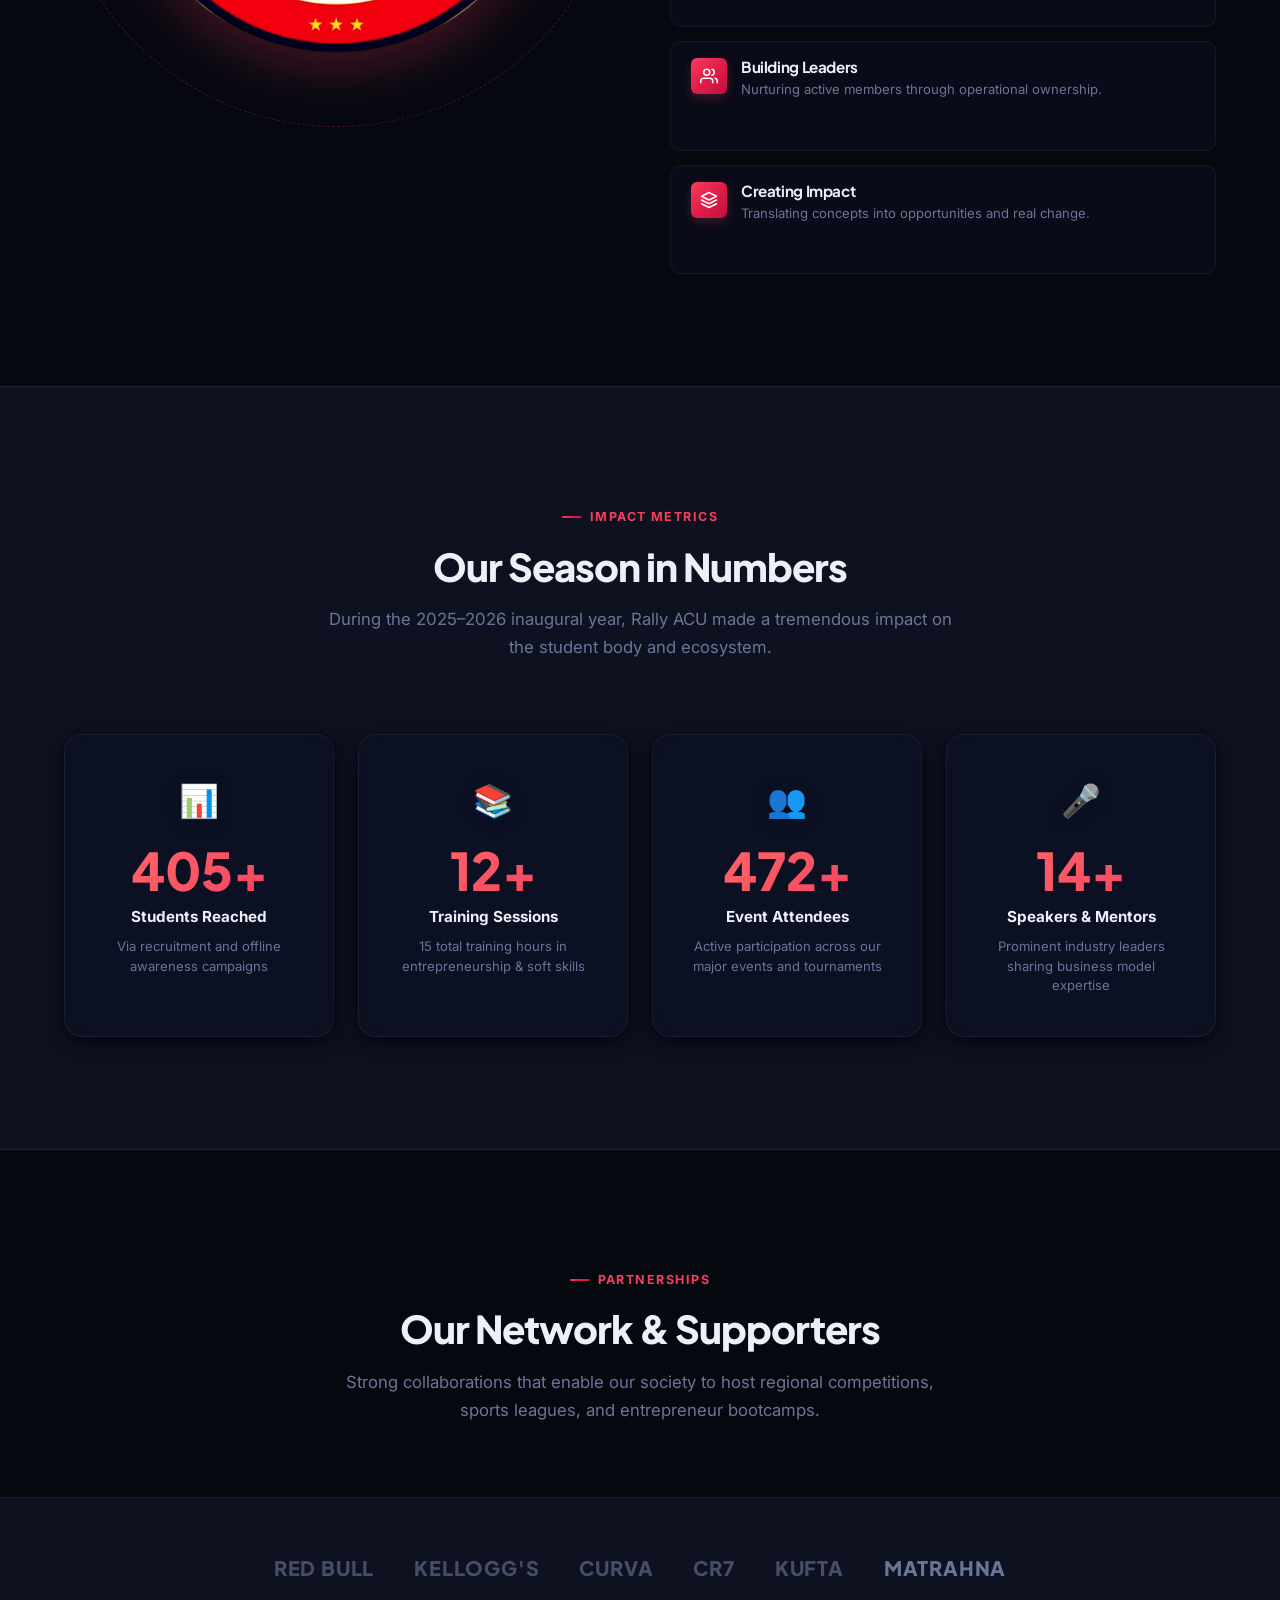
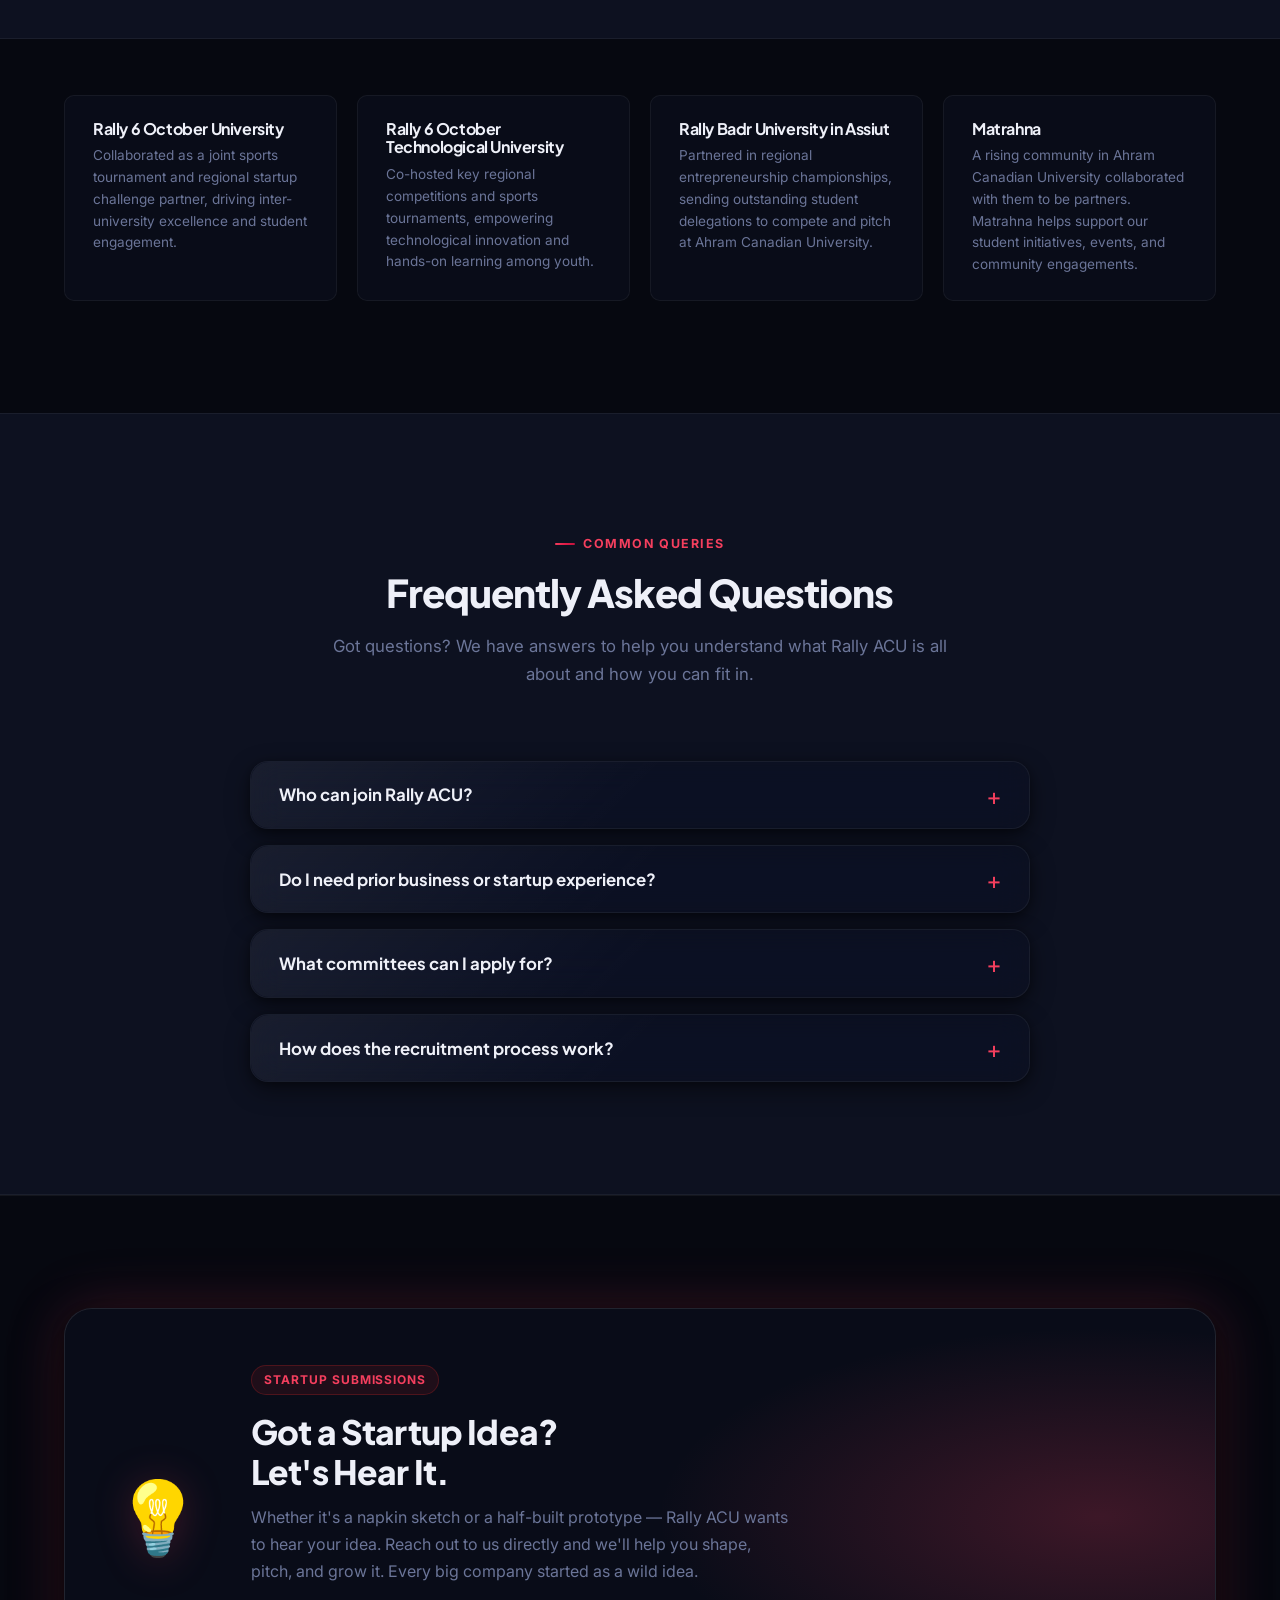
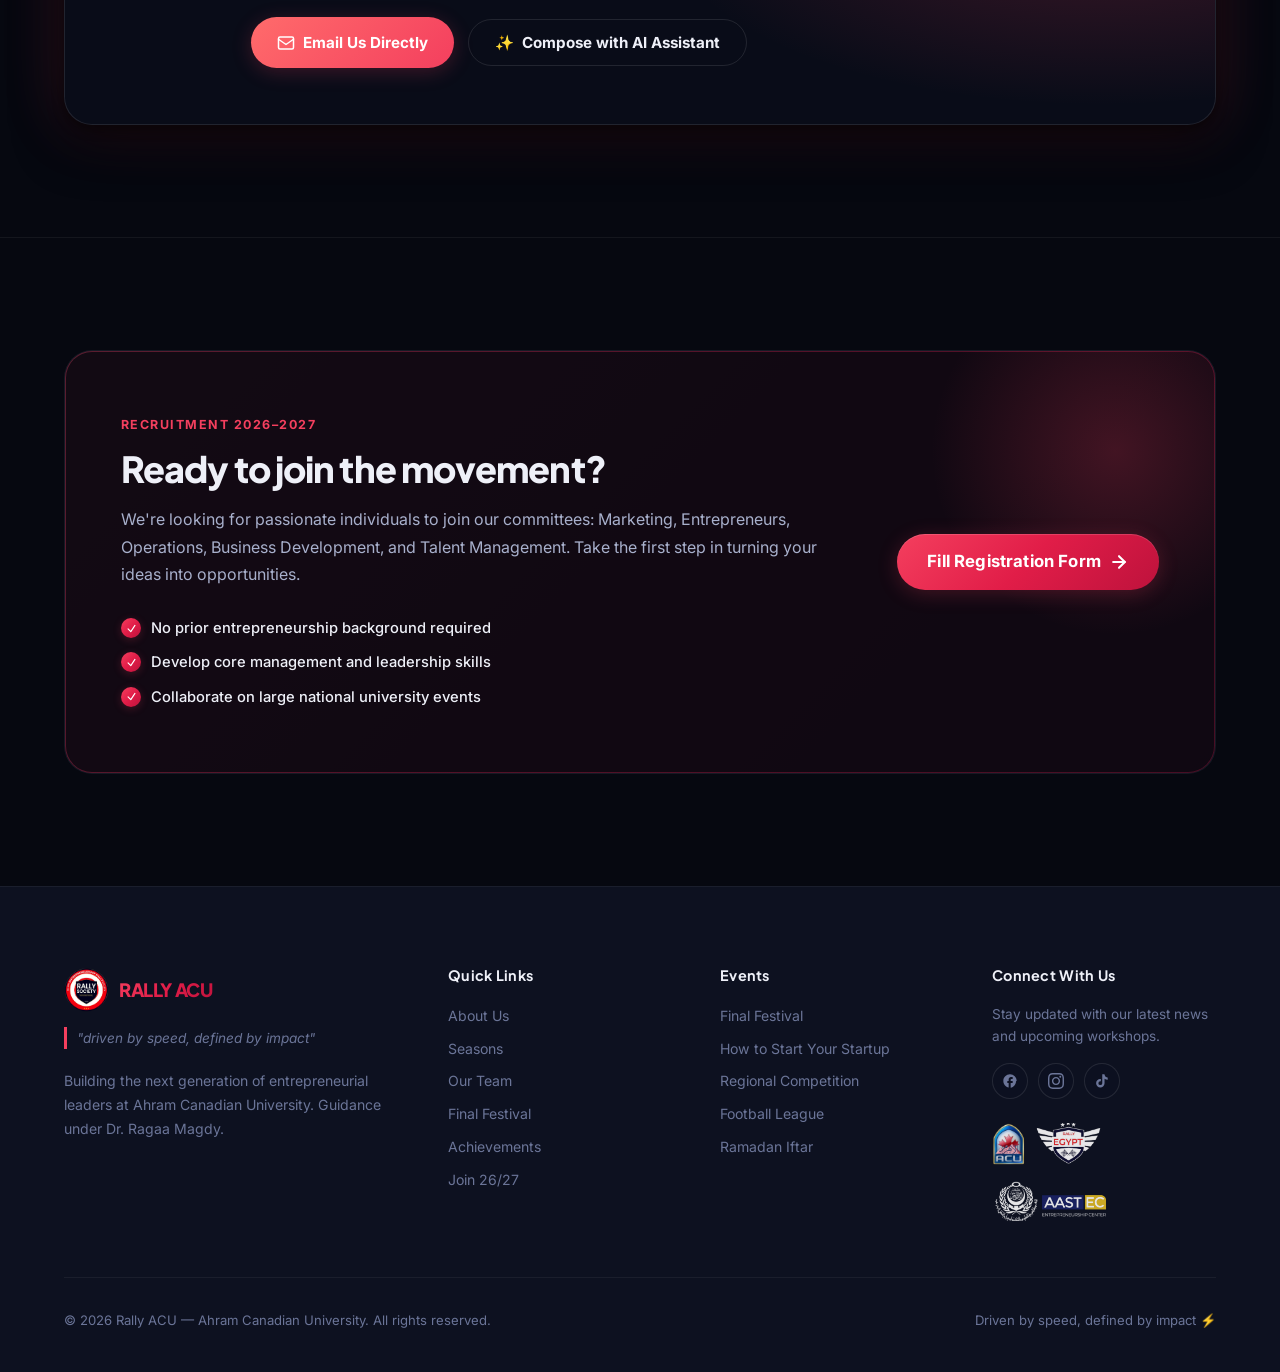
==== commit 252244be: "Add startup idea pitch section and AI email composer feature" ====
--- a/index.html
+++ b/index.html
@@ -305,6 +305,44 @@
       </div>
     </section>
 
+    <!-- ═══ STARTUP PITCH CTA ════════════════════════ -->
+    <section class="section-padding startup-pitch-section" id="pitch-idea">
+      <div class="container">
+        <div class="pitch-card spotlight-card reveal">
+          <div class="pitch-card-glow" aria-hidden="true"></div>
+
+          <div class="pitch-card-icon" aria-hidden="true">💡</div>
+
+          <div class="pitch-card-body">
+            <span class="pitch-card-tag">Startup Submissions</span>
+            <h2 class="pitch-card-title">Got a Startup Idea?<br>Let's Hear It.</h2>
+            <p class="pitch-card-desc">
+              Whether it's a napkin sketch or a half-built prototype — Rally ACU wants to hear your idea.
+              Reach out to us directly and we'll help you shape, pitch, and grow it. Every big company started as a wild idea.
+            </p>
+            <div class="pitch-card-actions">
+              <a
+                href="mailto:rallyahramcanadianuniversity@gmail.com?subject=Startup%20Idea%20Submission"
+                class="btn-pitch-email"
+                aria-label="Email Rally ACU directly"
+              >
+                <svg width="18" height="18" viewBox="0 0 24 24" fill="none" stroke="currentColor" stroke-width="2" stroke-linecap="round" stroke-linejoin="round"><rect x="2" y="4" width="20" height="16" rx="2"/><path d="m22 7-10 7L2 7"/></svg>
+                Email Us Directly
+              </a>
+              <button
+                class="btn-pitch-ai"
+                id="open-ai-composer"
+                aria-label="Open AI Email Composer"
+              >
+                <span class="ai-sparkle">✨</span>
+                Compose with AI Assistant
+              </button>
+            </div>
+          </div>
+        </div>
+      </div>
+    </section>
+
     <!-- ═══ REGISTRATION CTA ═════════════════════════ -->
     <section class="section-padding" id="register">
       <div class="container">
@@ -424,5 +462,37 @@
   </button>
 
   <script src="assets/js/script.js"></script>
+
+  <!-- ═══ AI EMAIL COMPOSER MODAL ════════════════════ -->
+  <div class="ai-composer-overlay" id="ai-composer-overlay" role="dialog" aria-modal="true" aria-label="AI Email Composer">
+    <div class="ai-composer-panel">
+
+      <!-- Header -->
+      <div class="ai-composer-header">
+        <div class="ai-composer-title-wrap">
+          <div class="ai-composer-avatar" aria-hidden="true">✨</div>
+          <div>
+            <div class="ai-composer-title">Rally ACU · Email Assistant</div>
+            <div class="ai-composer-subtitle">I'll help you write your startup pitch email</div>
+          </div>
+        </div>
+        <button class="ai-composer-close" id="ai-composer-close" aria-label="Close composer">✕</button>
+      </div>
+
+      <!-- Progress bar -->
+      <div class="ai-progress-bar" aria-hidden="true">
+        <div class="ai-progress-fill" id="ai-progress-fill"></div>
+      </div>
+      <div class="ai-step-label" id="ai-step-label">Step 1 of 4</div>
+
+      <!-- Chat area -->
+      <div class="ai-composer-chat" id="ai-chat" aria-live="polite" aria-label="Conversation"></div>
+
+      <!-- Dynamic input area (filled by JS) -->
+      <div id="ai-input-area" class="ai-input-area"></div>
+
+    </div>
+  </div>
+
 </body>
 </html>
--- a/assets/css/style.css
+++ b/assets/css/style.css
@@ -2444,3 +2444,711 @@
   font-size: 0.95rem;
   line-height: 1.65;
 }
+
+/* ══════════════════════════════════════════════════════
+   404 CREATIVE ERROR PAGE STYLES
+══════════════════════════════════════════════════════ */
+.error-page-section {
+  min-height: calc(100vh - 80px);
+  display: flex;
+  align-items: center;
+  justify-content: center;
+  padding: 6rem 1.5rem 4rem 1.5rem;
+  position: relative;
+  text-align: center;
+}
+
+.error-content-card {
+  max-width: 720px;
+  margin: 0 auto;
+  position: relative;
+  z-index: 2;
+  background: var(--bg-card);
+  border: 1px solid var(--border);
+  box-shadow: 0 24px 60px rgba(0, 0, 0, 0.4), 0 0 50px var(--red-glow);
+  border-radius: var(--radius-lg);
+  padding: 3.5rem 2.5rem;
+  overflow: hidden;
+}
+
+@media (max-width: 600px) {
+  .error-content-card {
+    padding: 2.5rem 1.25rem;
+  }
+}
+
+.error-badge-race {
+  display: inline-flex;
+  align-items: center;
+  gap: 8px;
+  padding: 6px 14px;
+  background: rgba(239, 68, 68, 0.12);
+  border: 1px solid rgba(239, 68, 68, 0.35);
+  border-radius: 30px;
+  font-size: 0.82rem;
+  font-weight: 700;
+  color: var(--red);
+  text-transform: uppercase;
+  letter-spacing: 0.06em;
+  margin-bottom: 1.5rem;
+}
+
+.error-huge-num {
+  font-size: clamp(5rem, 14vw, 8.5rem);
+  font-weight: 900;
+  line-height: 1;
+  letter-spacing: -0.04em;
+  font-family: 'Plus Jakarta Sans', sans-serif;
+  background: linear-gradient(135deg, #fff 20%, var(--red) 70%, #f59e0b 100%);
+  -webkit-background-clip: text;
+  -webkit-text-fill-color: transparent;
+  margin: 0 0 0.75rem 0;
+  text-shadow: 0 10px 40px rgba(239, 68, 68, 0.3);
+  position: relative;
+  display: inline-flex;
+  align-items: center;
+  justify-content: center;
+}
+
+.error-speed-needle {
+  display: inline-block;
+  font-size: 2.5rem;
+  animation: wobbleNeedle 2s ease-in-out infinite;
+  margin-left: 8px;
+  vertical-align: middle;
+}
+
+@keyframes wobbleNeedle {
+  0%, 100% { transform: rotate(-10deg); }
+  50% { transform: rotate(16deg); }
+}
+
+.error-heading {
+  font-size: 1.85rem;
+  font-weight: 800;
+  color: var(--text-primary);
+  margin-bottom: 0.75rem;
+}
+
+.error-subtext {
+  font-size: 1rem;
+  color: var(--text-muted);
+  line-height: 1.7;
+  max-width: 540px;
+  margin: 0 auto 2rem auto;
+}
+
+.error-pitstop-box {
+  background: var(--bg-secondary);
+  border: 1px solid var(--border-strong);
+  border-radius: var(--radius-md);
+  padding: 1.25rem 1.5rem;
+  margin-bottom: 2rem;
+  display: grid;
+  grid-template-columns: repeat(auto-fit, minmax(130px, 1fr));
+  gap: 14px;
+  text-align: left;
+}
+
+.pitstop-item {
+  display: flex;
+  flex-direction: column;
+  gap: 3px;
+}
+
+.pitstop-label {
+  font-size: 0.7rem;
+  font-weight: 700;
+  text-transform: uppercase;
+  color: var(--text-muted);
+  letter-spacing: 0.05em;
+}
+
+.pitstop-val {
+  font-size: 0.88rem;
+  font-weight: 700;
+  color: var(--text-primary);
+  font-family: monospace;
+}
+
+.error-actions {
+  display: flex;
+  align-items: center;
+  justify-content: center;
+  flex-wrap: wrap;
+  gap: 14px;
+}
+
+.error-quick-destinations {
+  margin-top: 2rem;
+  padding-top: 1.5rem;
+  border-top: 1px dashed var(--border);
+}
+
+.error-quick-title {
+  font-size: 0.8rem;
+  font-weight: 700;
+  text-transform: uppercase;
+  letter-spacing: 0.06em;
+  color: var(--text-muted);
+  margin-bottom: 1rem;
+}
+
+.error-dest-chips {
+  display: flex;
+  justify-content: center;
+  flex-wrap: wrap;
+  gap: 10px;
+}
+
+.error-chip {
+  padding: 6px 14px;
+  border-radius: 20px;
+  background: var(--bg-secondary);
+  border: 1px solid var(--border);
+  color: var(--text-primary);
+  font-size: 0.82rem;
+  font-weight: 600;
+  text-decoration: none;
+  transition: all 0.2s ease;
+}
+
+.error-chip:hover {
+  background: var(--red);
+  color: #fff;
+  border-color: var(--red);
+  transform: translateY(-2px);
+}
+
+/* ══════════════════════════════════════════════════════
+   STARTUP PITCH SECTION
+══════════════════════════════════════════════════════ */
+.startup-pitch-section {
+  background: var(--bg-primary);
+  border-top: 1px solid var(--border);
+  border-bottom: 1px solid var(--border);
+}
+
+.pitch-card {
+  position: relative;
+  background: var(--bg-card);
+  border: 1px solid var(--border-strong);
+  border-radius: var(--radius-lg);
+  padding: 3.5rem 3rem;
+  overflow: hidden;
+  display: flex;
+  align-items: center;
+  justify-content: space-between;
+  gap: 3rem;
+  box-shadow: var(--shadow-lg), 0 0 60px var(--red-glow);
+}
+
+@media (max-width: 768px) {
+  .pitch-card {
+    flex-direction: column;
+    padding: 2.25rem 1.5rem;
+    text-align: center;
+  }
+}
+
+.pitch-card-glow {
+  position: absolute;
+  inset: 0;
+  background: radial-gradient(ellipse 55% 65% at 90% 50%, var(--red-glow) 0%, transparent 70%);
+  pointer-events: none;
+}
+
+.pitch-card-icon {
+  font-size: 4.5rem;
+  line-height: 1;
+  flex-shrink: 0;
+  filter: drop-shadow(0 4px 20px var(--red-glow));
+}
+
+.pitch-card-body {
+  flex: 1;
+  position: relative;
+  z-index: 1;
+}
+
+.pitch-card-tag {
+  display: inline-block;
+  font-size: 0.75rem;
+  font-weight: 700;
+  text-transform: uppercase;
+  letter-spacing: 0.08em;
+  color: var(--red);
+  background: rgba(220,38,38,0.1);
+  border: 1px solid rgba(220,38,38,0.25);
+  padding: 4px 12px;
+  border-radius: 20px;
+  margin-bottom: 1rem;
+}
+
+.pitch-card-title {
+  font-size: clamp(1.5rem, 3vw, 2.1rem);
+  font-weight: 800;
+  color: var(--text-primary);
+  margin-bottom: 0.75rem;
+  line-height: 1.2;
+  font-family: 'Plus Jakarta Sans', sans-serif;
+}
+
+.pitch-card-desc {
+  font-size: 1rem;
+  color: var(--text-muted);
+  line-height: 1.7;
+  max-width: 540px;
+  margin-bottom: 2rem;
+}
+
+.pitch-card-actions {
+  display: flex;
+  flex-wrap: wrap;
+  gap: 14px;
+  align-items: center;
+}
+
+@media (max-width: 768px) {
+  .pitch-card-actions {
+    justify-content: center;
+  }
+}
+
+.btn-pitch-email {
+  display: inline-flex;
+  align-items: center;
+  gap: 8px;
+  padding: 13px 26px;
+  border-radius: 30px;
+  background: var(--red-gradient-vivid);
+  color: #fff;
+  font-weight: 700;
+  font-size: 0.95rem;
+  text-decoration: none;
+  border: none;
+  cursor: pointer;
+  transition: var(--transition-smooth);
+  box-shadow: 0 4px 20px var(--red-glow);
+}
+
+.btn-pitch-email:hover {
+  transform: translateY(-2px);
+  box-shadow: 0 8px 30px var(--red-glow);
+  filter: brightness(1.1);
+}
+
+.btn-pitch-ai {
+  display: inline-flex;
+  align-items: center;
+  gap: 8px;
+  padding: 13px 26px;
+  border-radius: 30px;
+  background: transparent;
+  color: var(--text-primary);
+  font-weight: 700;
+  font-size: 0.95rem;
+  text-decoration: none;
+  border: 1.5px solid var(--border-strong);
+  cursor: pointer;
+  transition: var(--transition-smooth);
+  position: relative;
+  overflow: hidden;
+}
+
+.btn-pitch-ai::before {
+  content: '';
+  position: absolute;
+  inset: 0;
+  background: linear-gradient(135deg, rgba(245,158,11,0.12) 0%, rgba(244,63,94,0.12) 100%);
+  opacity: 0;
+  transition: opacity 0.3s ease;
+}
+
+.btn-pitch-ai:hover::before { opacity: 1; }
+.btn-pitch-ai:hover {
+  border-color: var(--gold);
+  color: var(--gold);
+  transform: translateY(-2px);
+}
+
+.btn-pitch-ai .ai-sparkle {
+  animation: sparkleRotate 3s linear infinite;
+  display: inline-block;
+}
+
+@keyframes sparkleRotate {
+  0%, 100% { transform: rotate(0deg) scale(1); }
+  25% { transform: rotate(15deg) scale(1.2); }
+  75% { transform: rotate(-10deg) scale(0.9); }
+}
+
+
+/* ══════════════════════════════════════════════════════
+   AI EMAIL COMPOSER MODAL
+══════════════════════════════════════════════════════ */
+.ai-composer-overlay {
+  position: fixed;
+  inset: 0;
+  z-index: 9999;
+  display: flex;
+  align-items: center;
+  justify-content: center;
+  padding: 1rem;
+  background: rgba(0,0,0,0.75);
+  backdrop-filter: blur(8px);
+  -webkit-backdrop-filter: blur(8px);
+  opacity: 0;
+  pointer-events: none;
+  transition: opacity 0.3s ease;
+}
+
+.ai-composer-overlay.open {
+  opacity: 1;
+  pointer-events: all;
+}
+
+.ai-composer-panel {
+  width: 100%;
+  max-width: 620px;
+  max-height: 90vh;
+  background: var(--bg-secondary);
+  border: 1px solid var(--border-strong);
+  border-radius: var(--radius-lg);
+  box-shadow: var(--shadow-xl), 0 0 60px rgba(245,158,11,0.12);
+  display: flex;
+  flex-direction: column;
+  overflow: hidden;
+  transform: translateY(24px) scale(0.97);
+  transition: transform 0.35s cubic-bezier(0.16,1,0.3,1);
+}
+
+.ai-composer-overlay.open .ai-composer-panel {
+  transform: translateY(0) scale(1);
+}
+
+.ai-composer-header {
+  display: flex;
+  align-items: center;
+  justify-content: space-between;
+  padding: 1.2rem 1.5rem;
+  border-bottom: 1px solid var(--border);
+  flex-shrink: 0;
+  background: var(--bg-card);
+}
+
+.ai-composer-title-wrap {
+  display: flex;
+  align-items: center;
+  gap: 10px;
+}
+
+.ai-composer-avatar {
+  width: 36px;
+  height: 36px;
+  border-radius: 50%;
+  background: linear-gradient(135deg, #f59e0b 0%, #f43f5e 100%);
+  display: flex;
+  align-items: center;
+  justify-content: center;
+  font-size: 1.1rem;
+  flex-shrink: 0;
+  box-shadow: 0 2px 12px rgba(245,158,11,0.35);
+}
+
+.ai-composer-title {
+  font-size: 0.97rem;
+  font-weight: 700;
+  color: var(--text-primary);
+}
+
+.ai-composer-subtitle {
+  font-size: 0.75rem;
+  color: var(--text-muted);
+}
+
+.ai-composer-close {
+  width: 32px;
+  height: 32px;
+  border-radius: 50%;
+  border: 1px solid var(--border);
+  background: transparent;
+  color: var(--text-muted);
+  cursor: pointer;
+  display: flex;
+  align-items: center;
+  justify-content: center;
+  font-size: 1.1rem;
+  transition: var(--transition-fast);
+  flex-shrink: 0;
+}
+
+.ai-composer-close:hover {
+  background: var(--bg-card-hover);
+  color: var(--red);
+  border-color: var(--red);
+}
+
+.ai-composer-chat {
+  flex: 1;
+  overflow-y: auto;
+  padding: 1.5rem;
+  display: flex;
+  flex-direction: column;
+  gap: 14px;
+  scroll-behavior: smooth;
+}
+
+.ai-composer-chat::-webkit-scrollbar { width: 4px; }
+.ai-composer-chat::-webkit-scrollbar-thumb { background: var(--border-strong); border-radius: 4px; }
+
+.ai-bubble {
+  display: flex;
+  align-items: flex-start;
+  gap: 10px;
+  animation: bubbleFadeIn 0.4s cubic-bezier(0.16,1,0.3,1) both;
+}
+
+@keyframes bubbleFadeIn {
+  from { opacity: 0; transform: translateY(12px); }
+  to { opacity: 1; transform: translateY(0); }
+}
+
+.ai-bubble-icon {
+  width: 28px;
+  height: 28px;
+  border-radius: 50%;
+  background: linear-gradient(135deg, #f59e0b 0%, #f43f5e 100%);
+  display: flex;
+  align-items: center;
+  justify-content: center;
+  font-size: 0.75rem;
+  flex-shrink: 0;
+  margin-top: 2px;
+}
+
+.ai-bubble-text {
+  background: var(--bg-card);
+  border: 1px solid var(--border);
+  border-radius: 0 16px 16px 16px;
+  padding: 10px 14px;
+  font-size: 0.92rem;
+  color: var(--text-primary);
+  line-height: 1.6;
+  max-width: 85%;
+}
+
+.ai-bubble.user-bubble {
+  flex-direction: row-reverse;
+}
+
+.ai-bubble.user-bubble .ai-bubble-text {
+  background: linear-gradient(135deg, rgba(244,63,94,0.15) 0%, rgba(245,158,11,0.12) 100%);
+  border-color: rgba(244,63,94,0.2);
+  border-radius: 16px 0 16px 16px;
+  color: var(--text-primary);
+}
+
+.ai-typing-indicator {
+  display: flex;
+  align-items: flex-start;
+  gap: 10px;
+  animation: bubbleFadeIn 0.3s ease both;
+}
+
+.typing-dots {
+  background: var(--bg-card);
+  border: 1px solid var(--border);
+  border-radius: 0 16px 16px 16px;
+  padding: 12px 16px;
+  display: flex;
+  gap: 5px;
+  align-items: center;
+}
+
+.typing-dots span {
+  width: 6px;
+  height: 6px;
+  border-radius: 50%;
+  background: var(--text-muted);
+  animation: typingBounce 1.2s ease infinite;
+}
+.typing-dots span:nth-child(2) { animation-delay: 0.2s; }
+.typing-dots span:nth-child(3) { animation-delay: 0.4s; }
+
+@keyframes typingBounce {
+  0%, 80%, 100% { transform: translateY(0); opacity: 0.5; }
+  40% { transform: translateY(-5px); opacity: 1; }
+}
+
+.ai-input-area {
+  padding: 1rem 1.5rem 1.25rem;
+  border-top: 1px solid var(--border);
+  background: var(--bg-card);
+  flex-shrink: 0;
+  animation: bubbleFadeIn 0.35s ease both;
+}
+
+.ai-step-text-input {
+  width: 100%;
+  padding: 11px 14px;
+  border-radius: var(--radius-sm);
+  border: 1.5px solid var(--border-strong);
+  background: var(--bg-secondary);
+  color: var(--text-primary);
+  font-size: 0.92rem;
+  font-family: inherit;
+  outline: none;
+  resize: none;
+  transition: border-color 0.2s ease;
+  margin-bottom: 10px;
+}
+
+.ai-step-text-input:focus {
+  border-color: var(--gold);
+  box-shadow: 0 0 0 3px rgba(245,158,11,0.12);
+}
+
+.ai-step-text-input::placeholder { color: var(--text-muted); }
+
+.ai-support-chips-wrap {
+  display: flex;
+  flex-wrap: wrap;
+  gap: 8px;
+  margin-bottom: 12px;
+}
+
+.ai-support-chip {
+  padding: 7px 14px;
+  border-radius: 20px;
+  border: 1.5px solid var(--border-strong);
+  background: var(--bg-secondary);
+  color: var(--text-secondary);
+  font-size: 0.82rem;
+  font-weight: 600;
+  cursor: pointer;
+  transition: var(--transition-fast);
+  user-select: none;
+}
+
+.ai-support-chip:hover {
+  border-color: var(--gold);
+  color: var(--gold);
+}
+
+.ai-support-chip.selected {
+  background: linear-gradient(135deg, rgba(245,158,11,0.18) 0%, rgba(244,63,94,0.15) 100%);
+  border-color: var(--gold);
+  color: var(--gold);
+  font-weight: 700;
+}
+
+.ai-next-btn {
+  display: inline-flex;
+  align-items: center;
+  justify-content: center;
+  gap: 6px;
+  width: 100%;
+  padding: 11px 20px;
+  border-radius: 20px;
+  background: var(--red-gradient-vivid);
+  color: #fff;
+  font-weight: 700;
+  font-size: 0.9rem;
+  border: none;
+  cursor: pointer;
+  transition: var(--transition-smooth);
+  box-shadow: 0 3px 14px var(--red-glow);
+}
+
+.ai-next-btn:hover {
+  filter: brightness(1.1);
+  transform: translateY(-1px);
+}
+
+.ai-next-btn:disabled {
+  opacity: 0.5;
+  cursor: not-allowed;
+  transform: none;
+  filter: none;
+}
+
+.ai-preview-textarea {
+  width: 100%;
+  min-height: 200px;
+  padding: 12px 14px;
+  border-radius: var(--radius-sm);
+  border: 1.5px solid var(--border-strong);
+  background: var(--bg-secondary);
+  color: var(--text-primary);
+  font-size: 0.85rem;
+  font-family: 'Courier New', monospace;
+  line-height: 1.65;
+  resize: none;
+  outline: none;
+  margin-bottom: 10px;
+}
+
+.ai-preview-actions {
+  display: flex;
+  gap: 10px;
+}
+
+.ai-action-copy, .ai-action-send {
+  flex: 1;
+  padding: 10px 16px;
+  border-radius: 20px;
+  font-size: 0.88rem;
+  font-weight: 700;
+  cursor: pointer;
+  transition: var(--transition-fast);
+  border: none;
+  display: flex;
+  align-items: center;
+  justify-content: center;
+  gap: 6px;
+}
+
+.ai-action-copy {
+  background: var(--bg-secondary);
+  border: 1.5px solid var(--border-strong);
+  color: var(--text-primary);
+}
+.ai-action-copy:hover {
+  border-color: var(--gold);
+  color: var(--gold);
+}
+
+.ai-action-send {
+  background: var(--red-gradient-vivid);
+  color: #fff;
+  box-shadow: 0 3px 12px var(--red-glow);
+}
+.ai-action-send:hover {
+  filter: brightness(1.1);
+  transform: translateY(-1px);
+}
+
+.ai-progress-bar {
+  height: 3px;
+  background: var(--border);
+  border-radius: 0;
+  flex-shrink: 0;
+  overflow: hidden;
+}
+
+.ai-progress-fill {
+  height: 100%;
+  background: linear-gradient(90deg, #f59e0b, #f43f5e);
+  border-radius: 0;
+  transition: width 0.5s cubic-bezier(0.16,1,0.3,1);
+}
+
+.ai-step-label {
+  font-size: 0.72rem;
+  font-weight: 600;
+  color: var(--text-muted);
+  text-align: right;
+  padding: 4px 1.5rem 0;
+  flex-shrink: 0;
+}
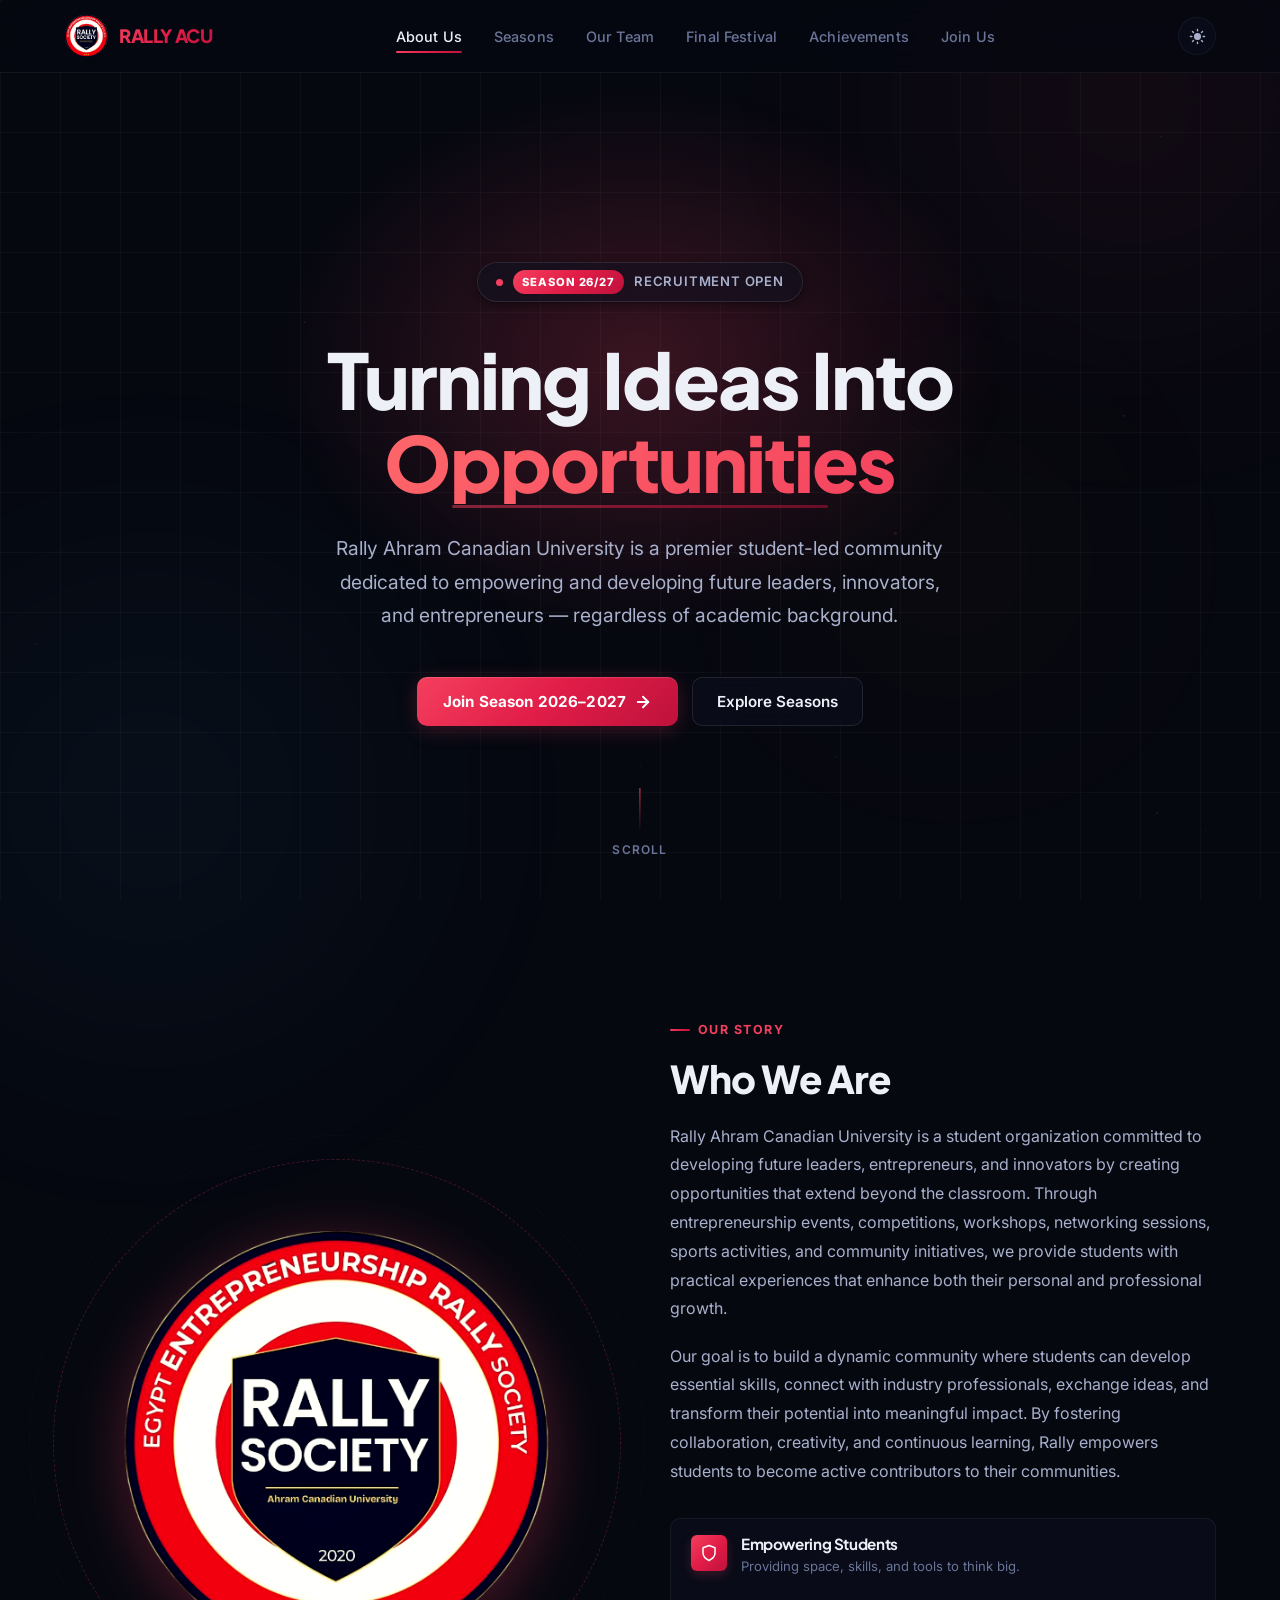
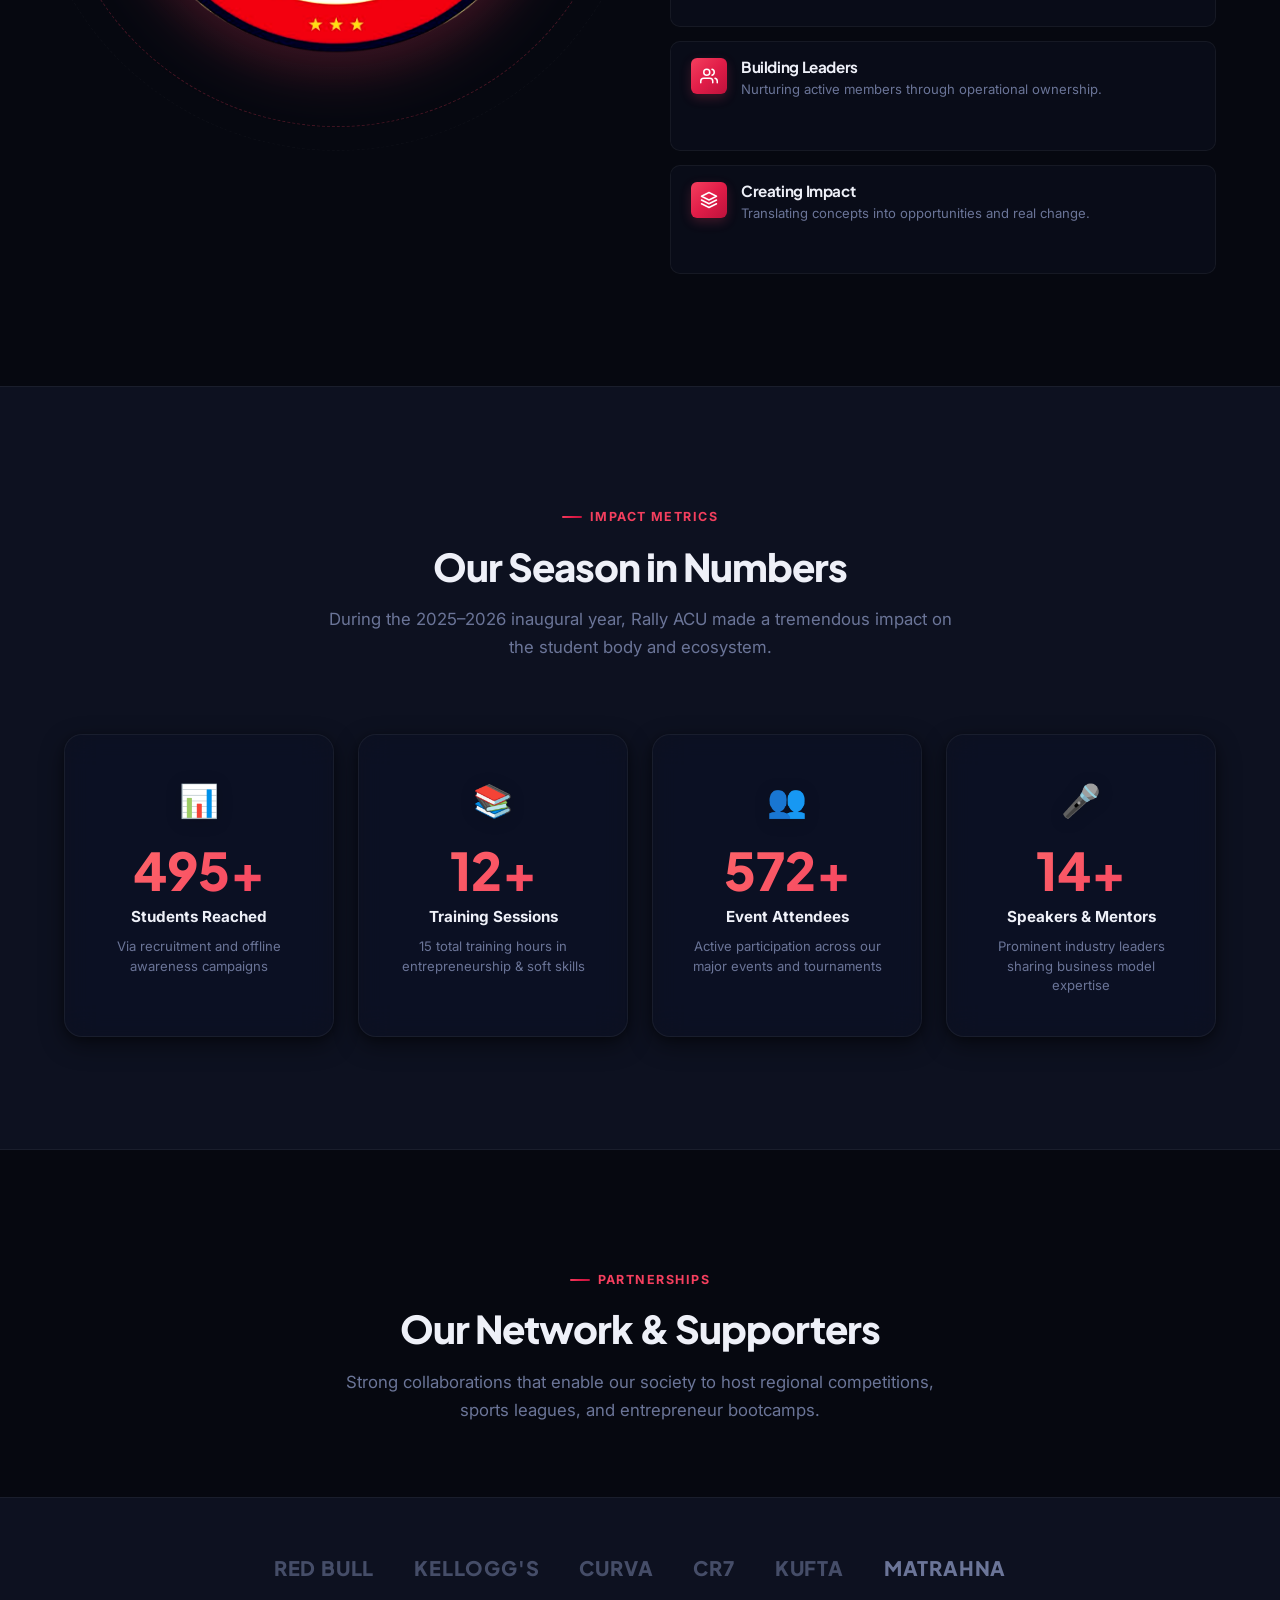
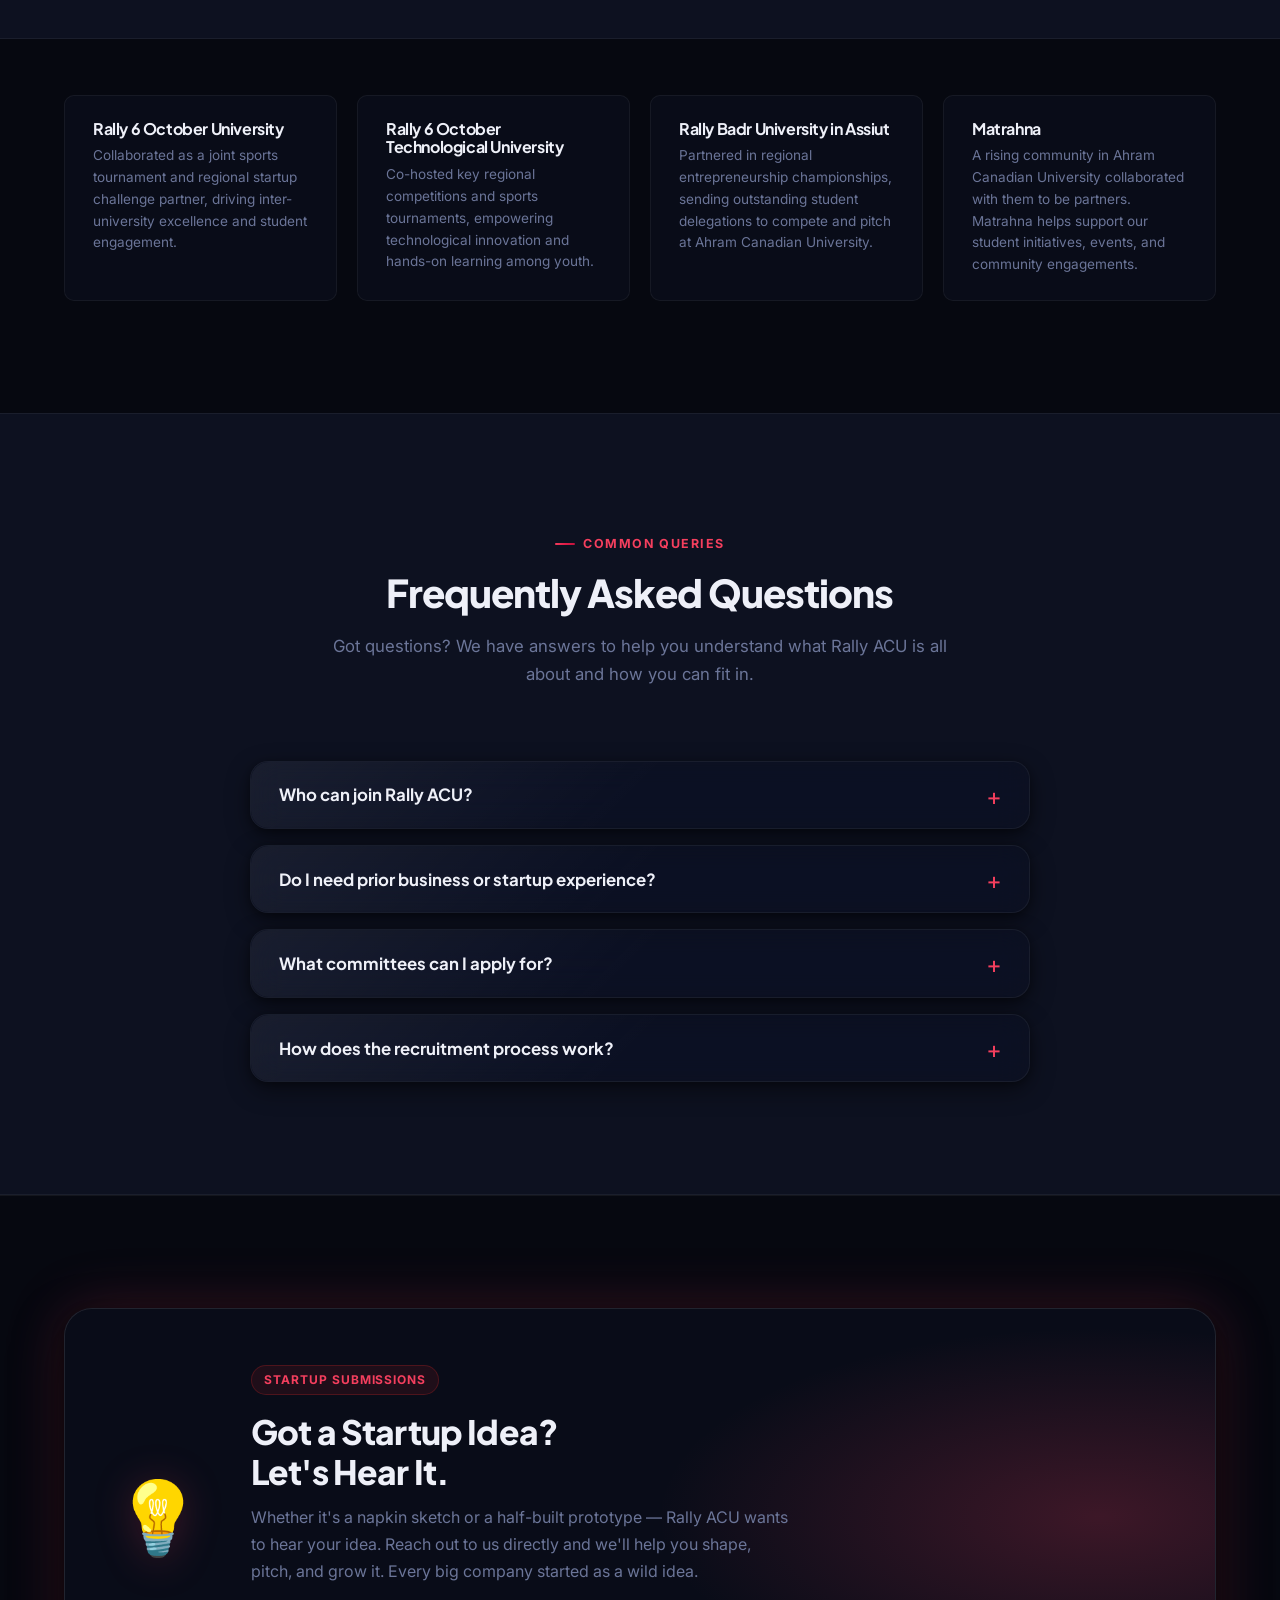
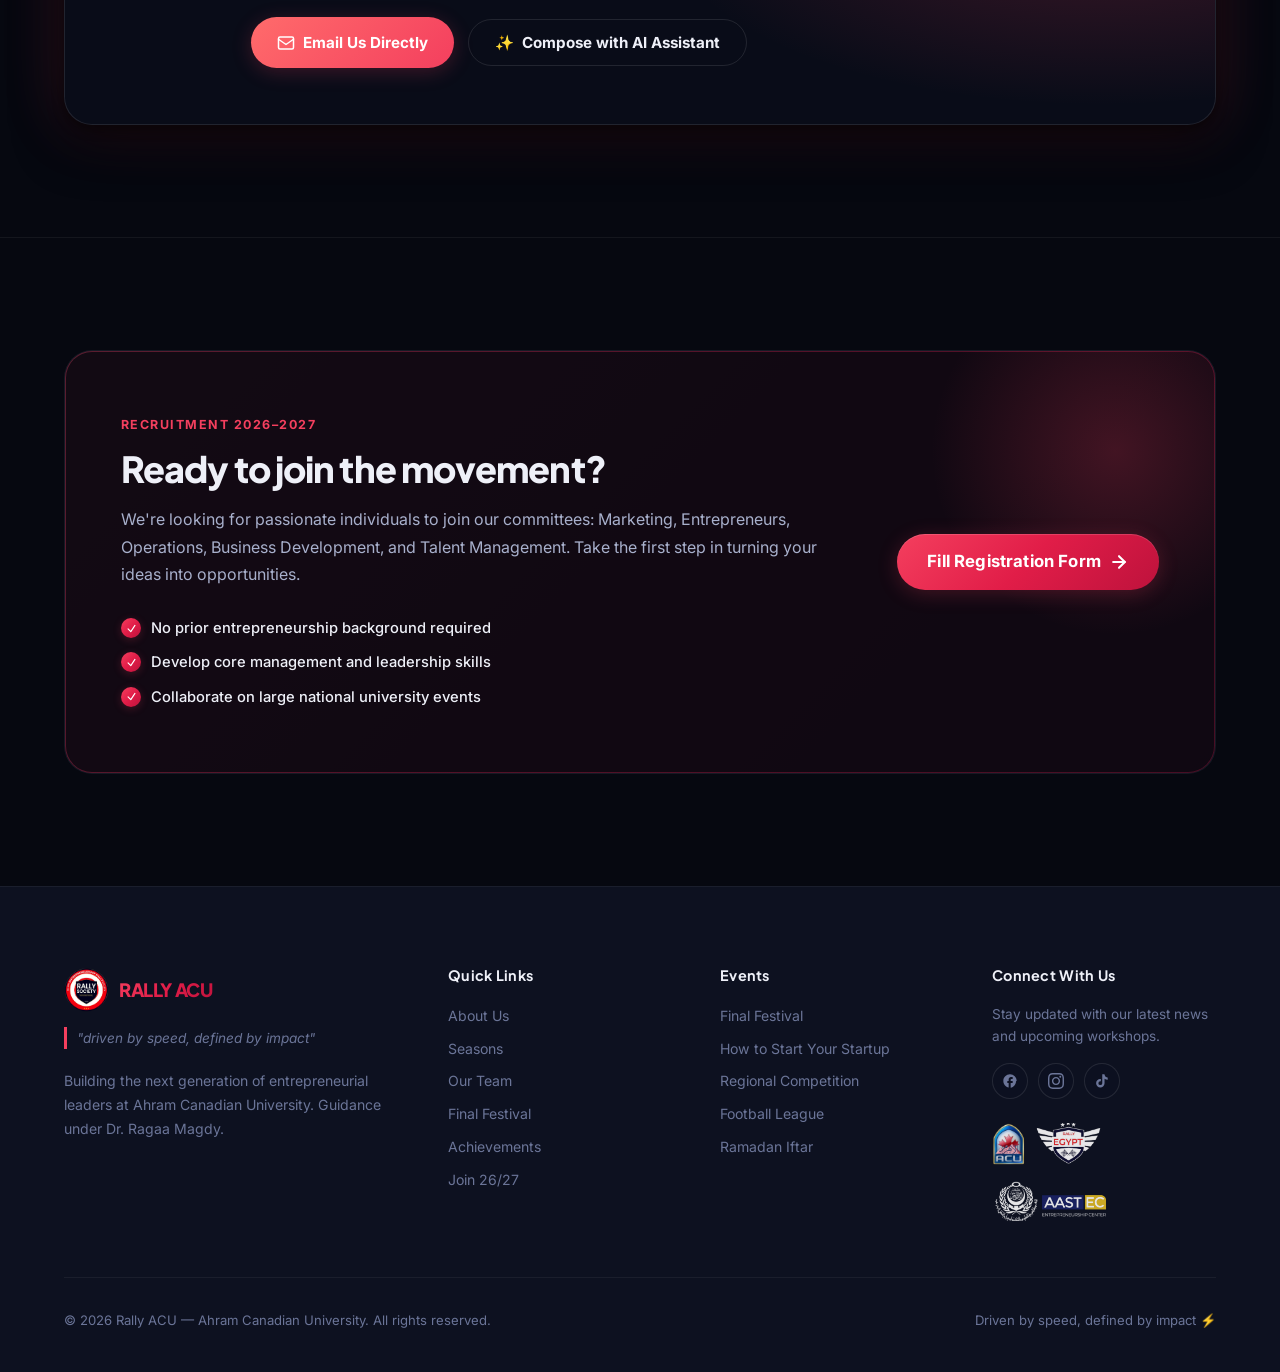
==== commit 94c97504: "Replace FormSubmit with EmailJS for Send it Now feature" ====
--- a/index.html
+++ b/index.html
@@ -13,6 +13,8 @@
   <meta property="og:type" content="website">
   <link rel="icon" type="image/png" href="assets/img/logos/rally-main-logo.png">
   <link rel="stylesheet" href="assets/css/style.css">
+  <!-- EmailJS SDK -->
+  <script src="https://cdn.jsdelivr.net/npm/@emailjs/browser@4/dist/email.min.js"></script>
 </head>
 <body>
 
--- a/assets/css/style.css
+++ b/assets/css/style.css
@@ -3091,7 +3091,8 @@
 
 .ai-preview-actions {
   display: flex;
-  gap: 10px;
+  flex-wrap: wrap;
+  gap: 8px;
 }
 
 .ai-action-copy, .ai-action-send {
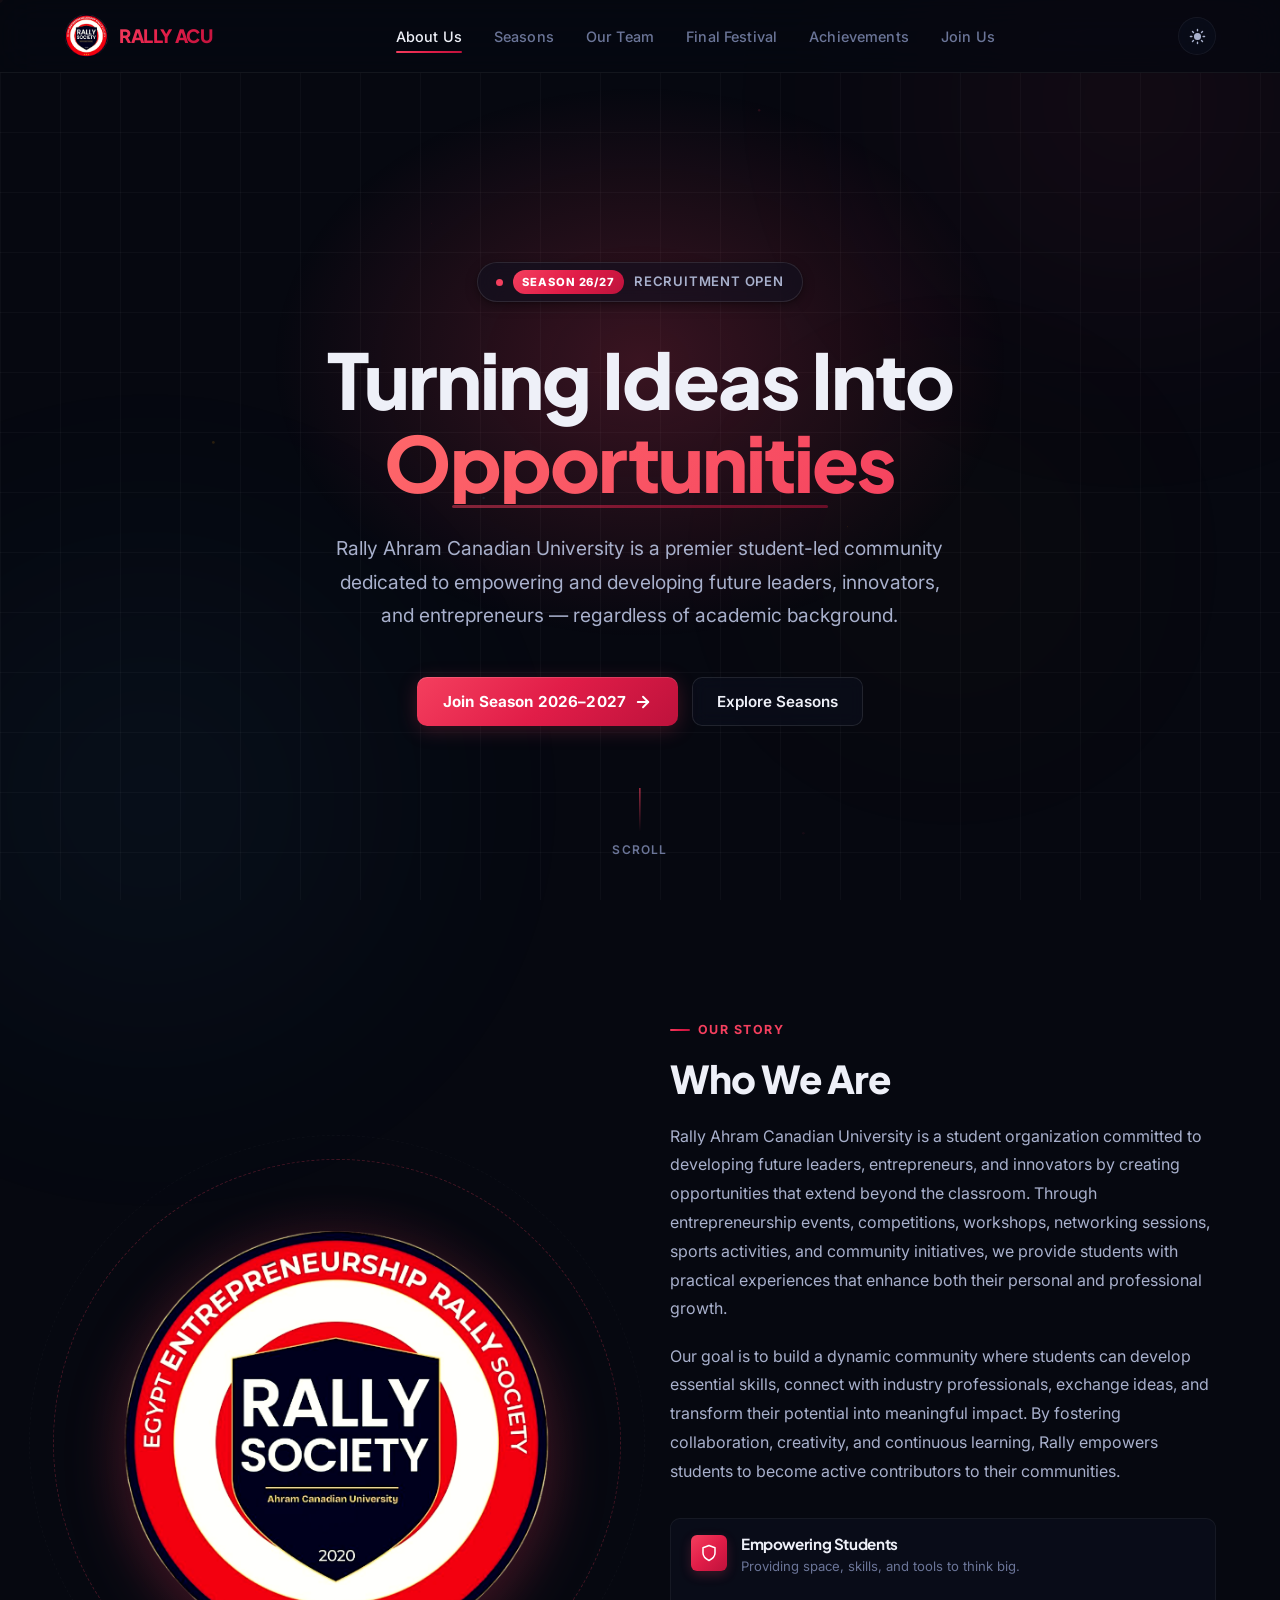
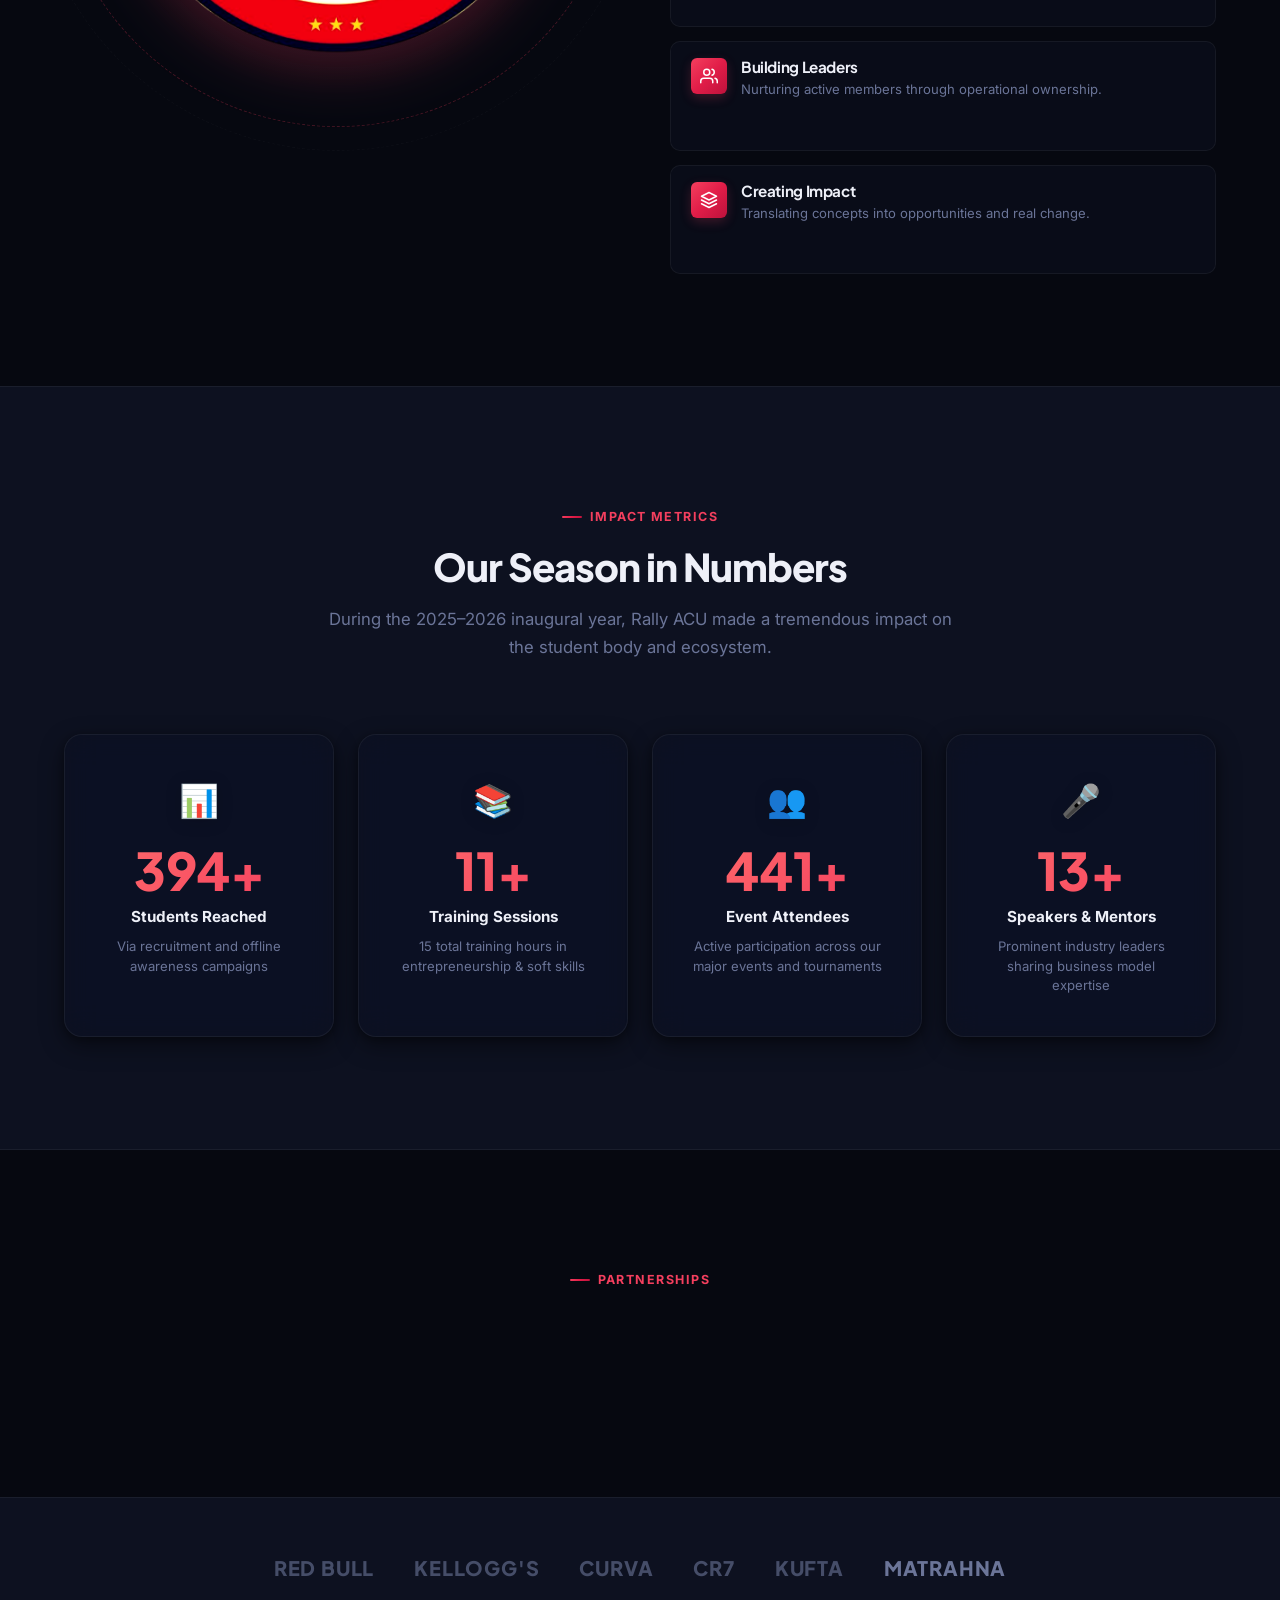
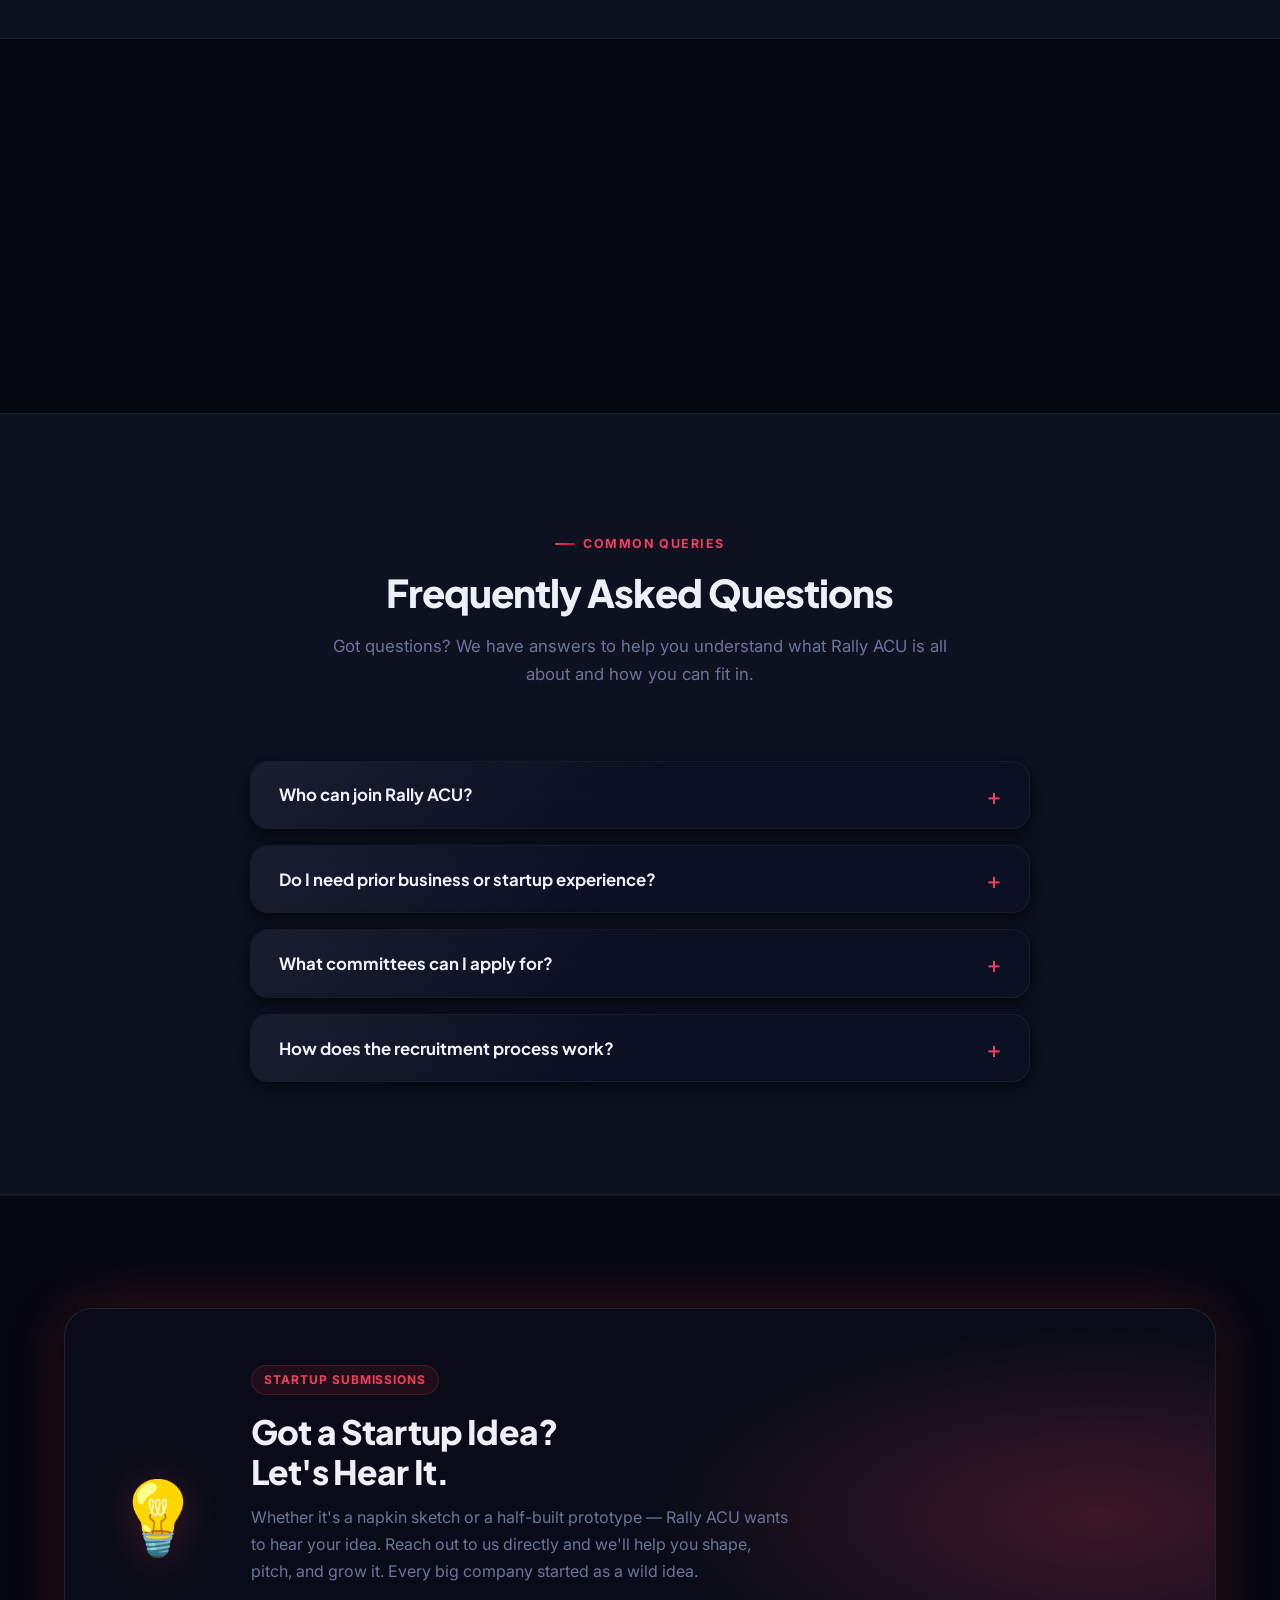
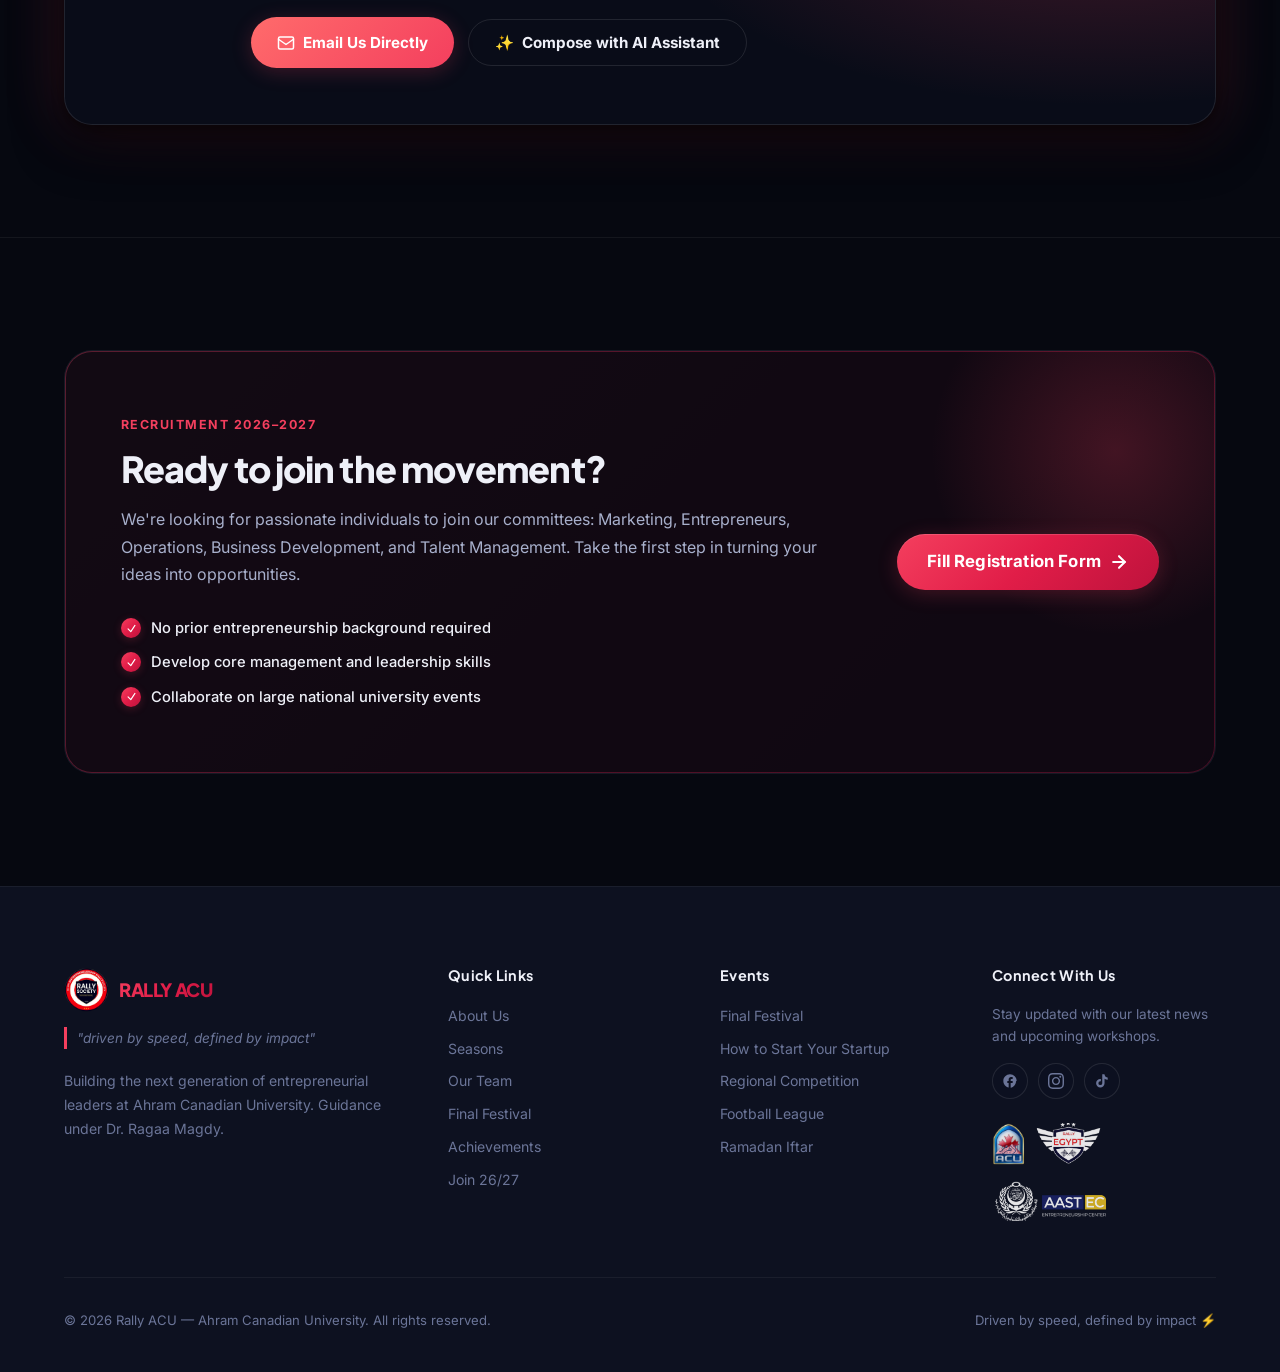
==== commit d4ecd3de: "Switch to Brevo for email sending, add contact details steps (email + phone)" ====
--- a/index.html
+++ b/index.html
@@ -13,8 +13,6 @@
   <meta property="og:type" content="website">
   <link rel="icon" type="image/png" href="assets/img/logos/rally-main-logo.png">
   <link rel="stylesheet" href="assets/css/style.css">
-  <!-- EmailJS SDK -->
-  <script src="https://cdn.jsdelivr.net/npm/@emailjs/browser@4/dist/email.min.js"></script>
 </head>
 <body>
 
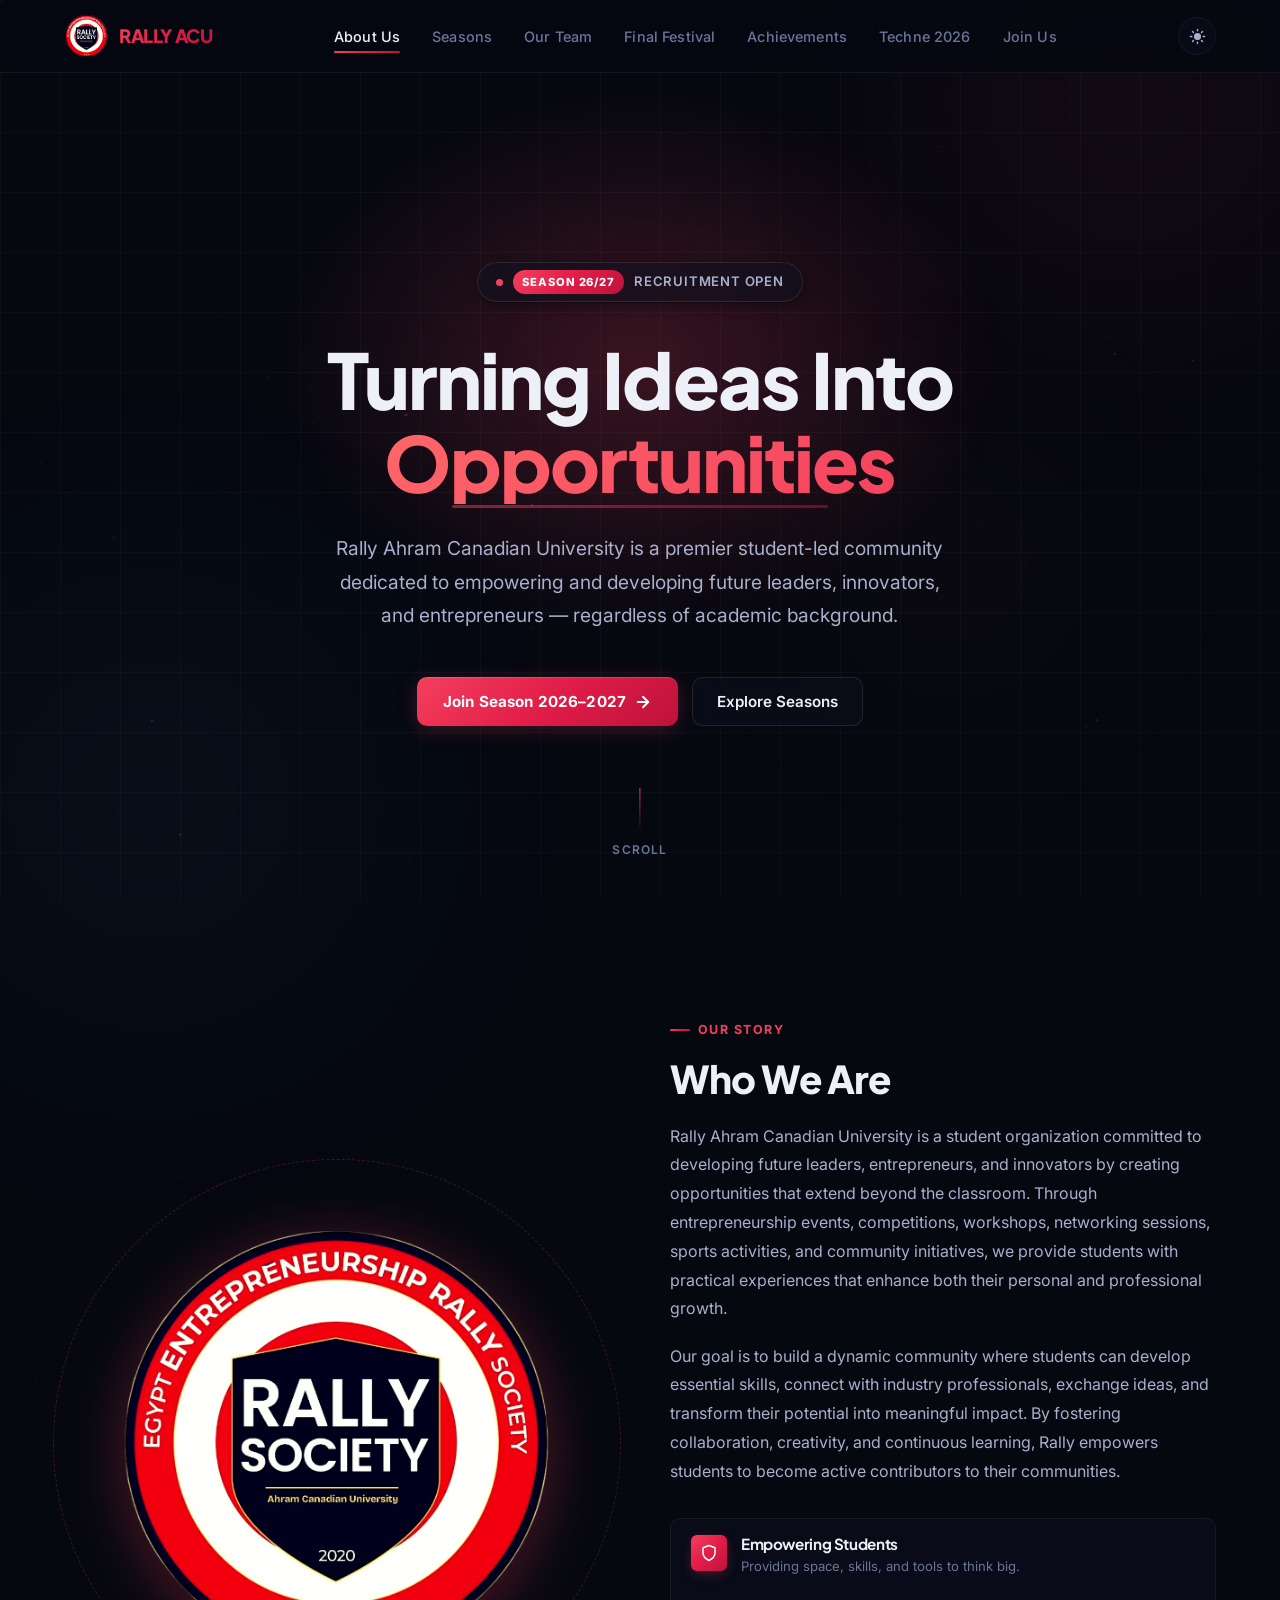
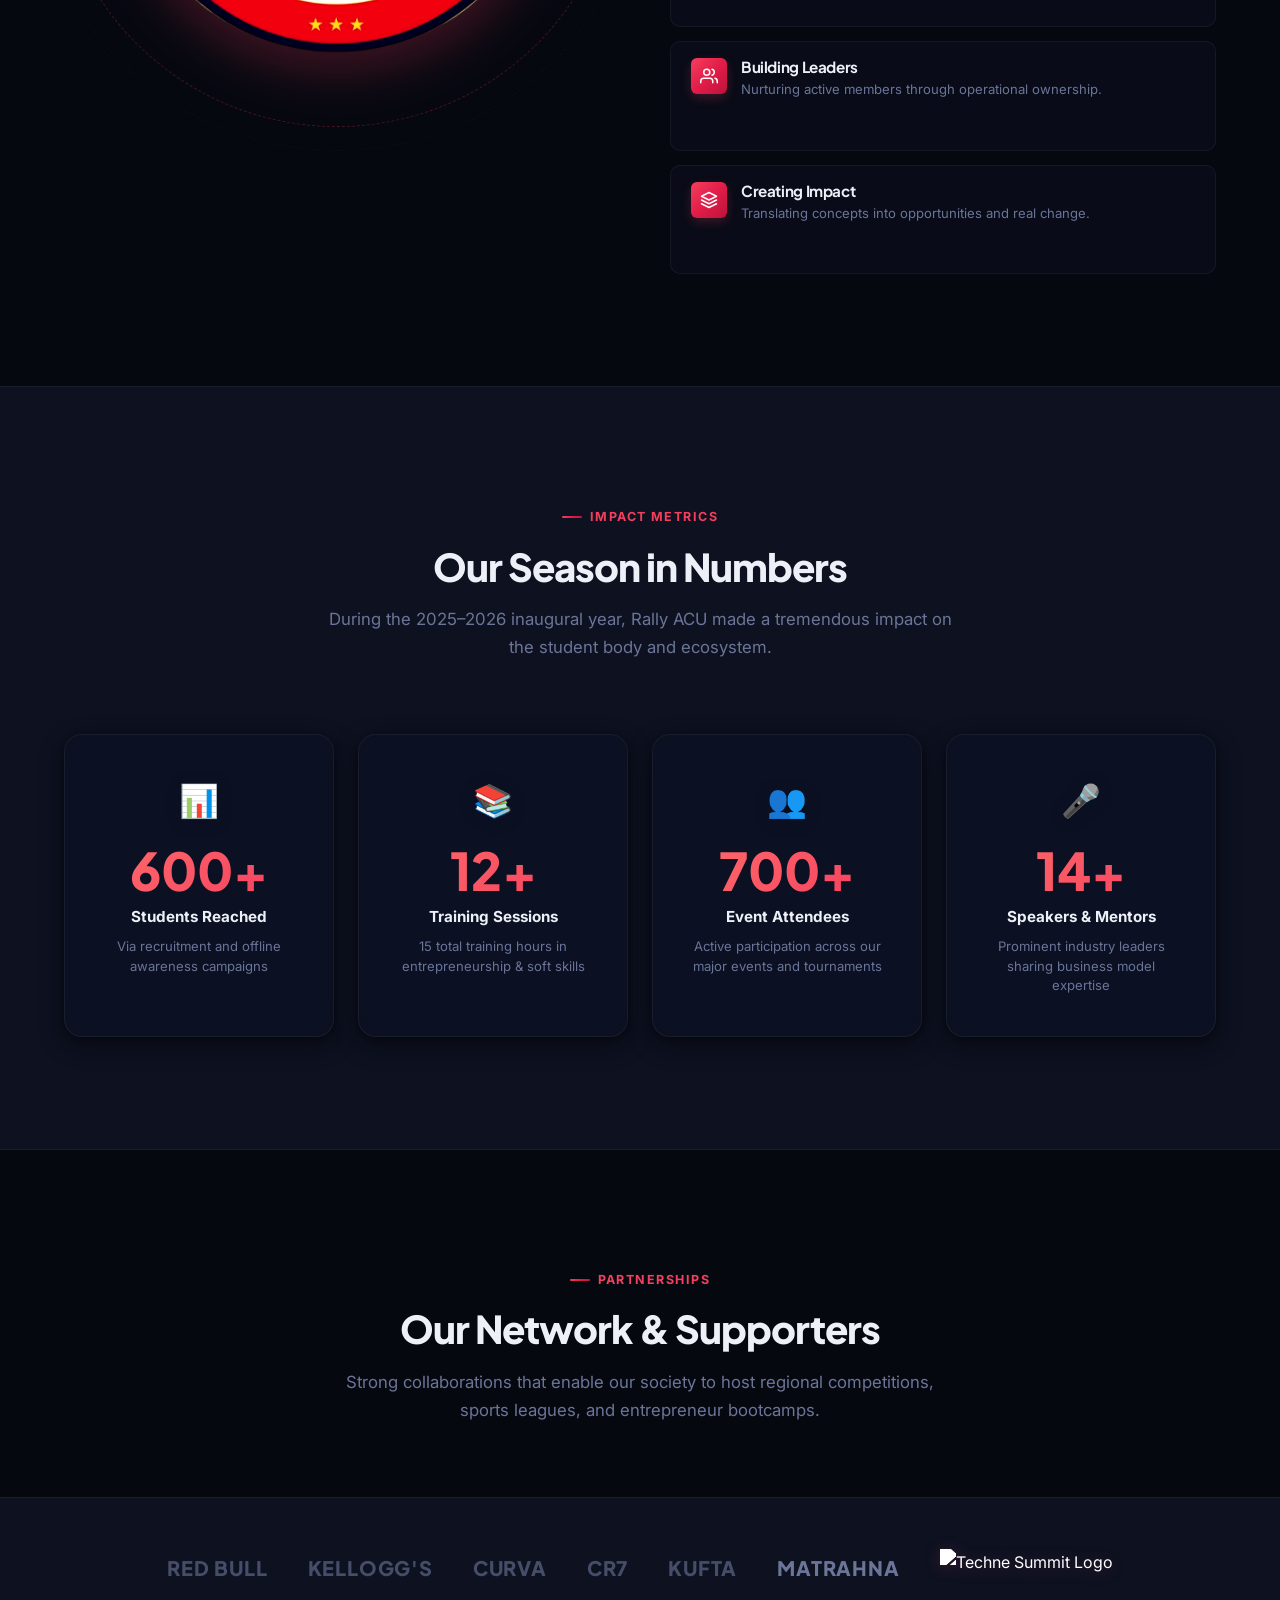
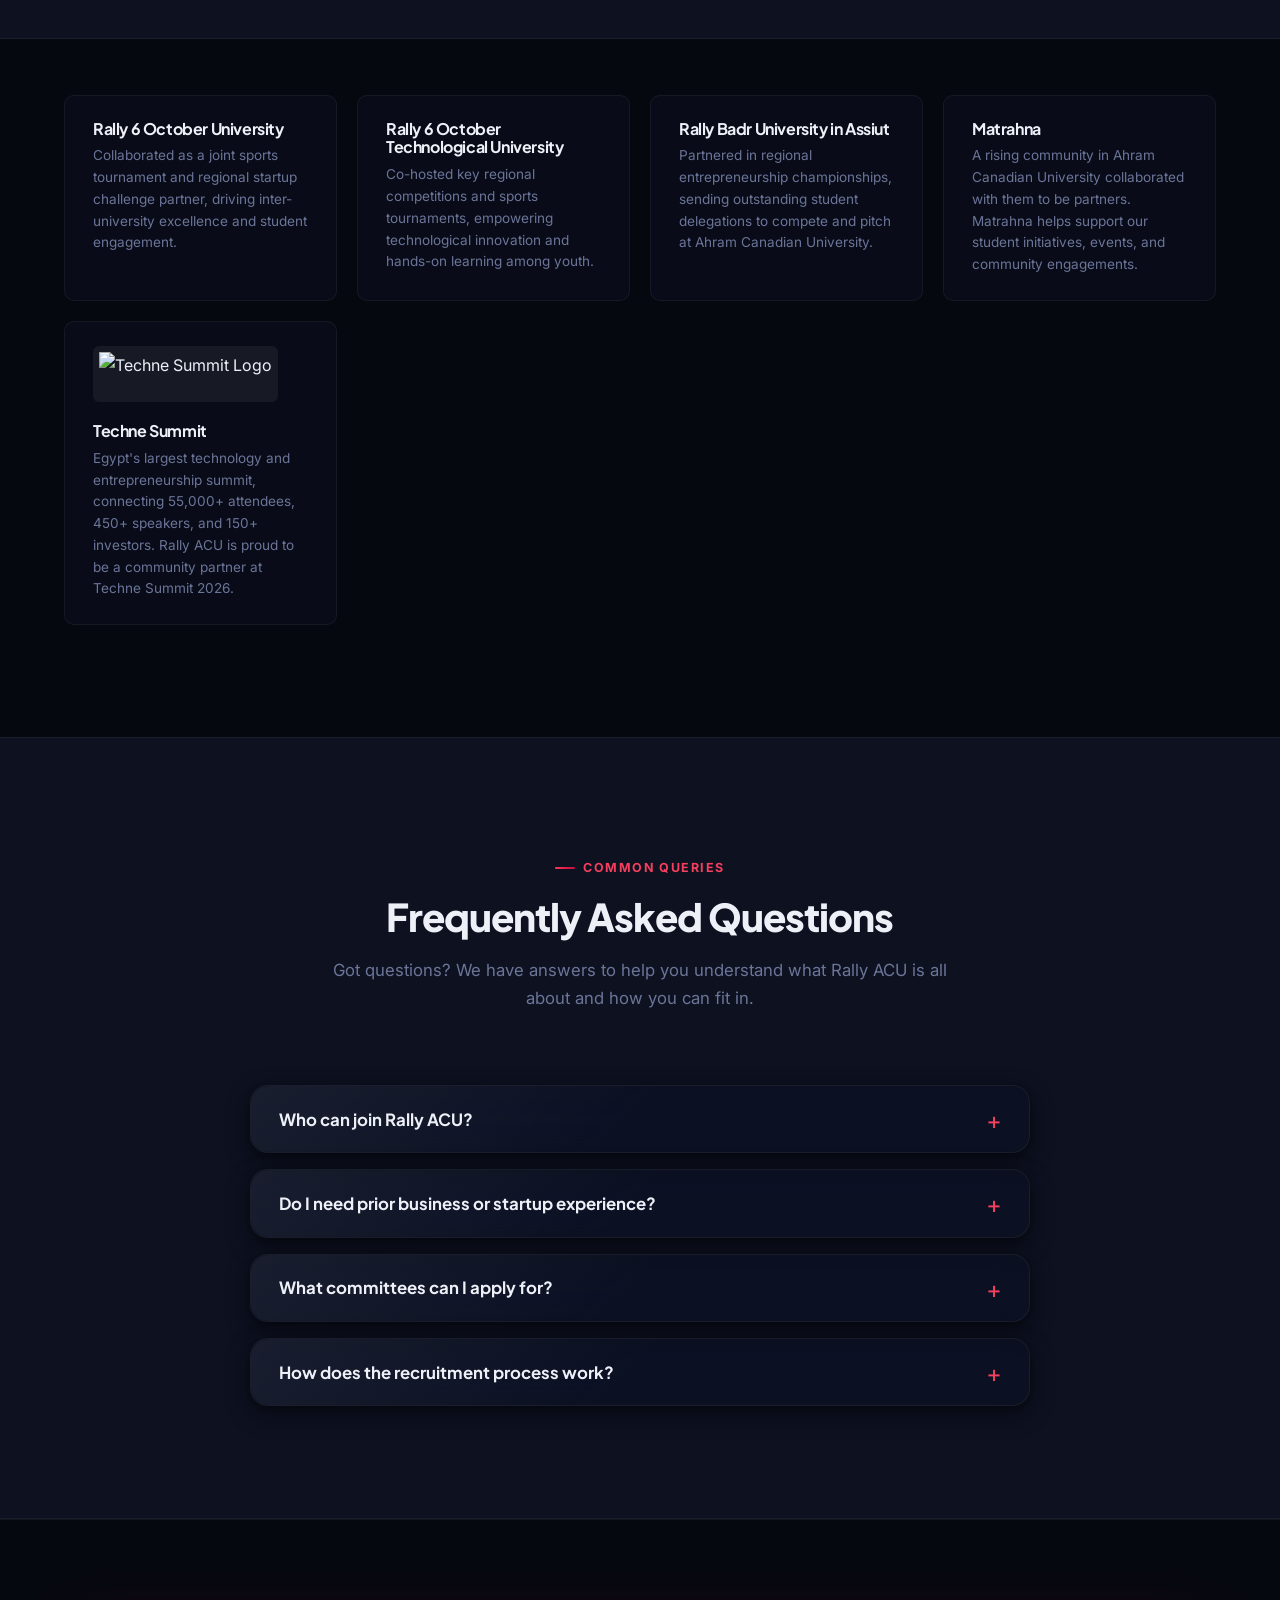
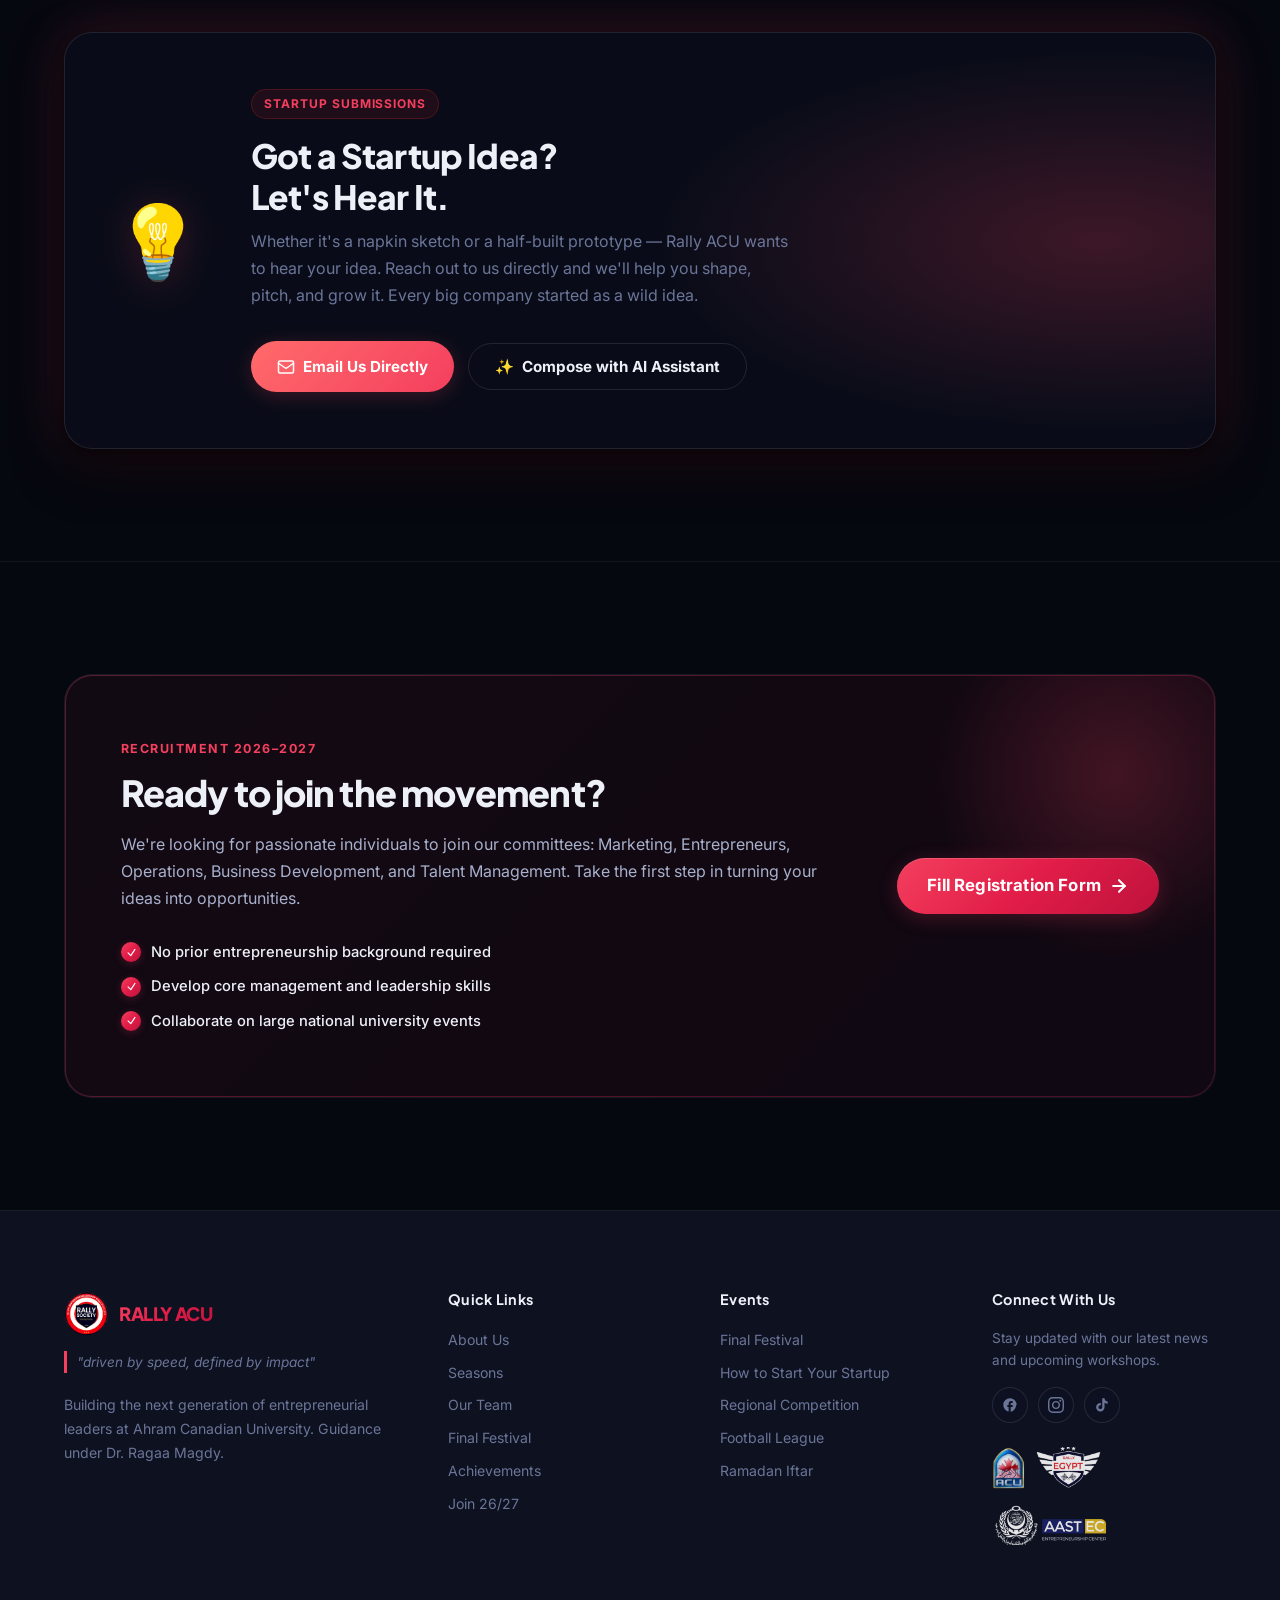
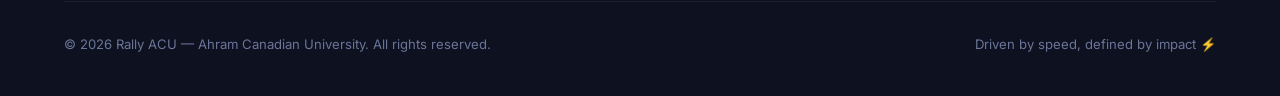
==== commit c2f1907b: "Update Techne Summit page layout and streamline home page sections" ====
--- a/index.html
+++ b/index.html
@@ -42,6 +42,7 @@
           <li><a href="team.html" class="nav-link">Our Team</a></li>
           <li><a href="final-festival.html" class="nav-link">Final Festival</a></li>
           <li><a href="achievements.html" class="nav-link">Achievements</a></li>
+          <li><a href="techne-summit.html" class="nav-link">Techne 2026</a></li>
           <li><a href="#register" class="nav-link">Join Us</a></li>
         </ul>
       </nav>
@@ -223,6 +224,9 @@
               <img src="assets/img/logos/supporters logos/matrahna.png" alt="Matrahna Logo" style="height: 38px; width: auto; object-fit: contain; vertical-align: middle; filter: drop-shadow(0 2px 8px var(--red-glow));" onerror="this.style.display='none'">
               <span class="marquee-item-text" style="opacity: 1;">MATRAHNA</span>
             </div>
+            <div class="marquee-item" style="display: inline-flex; align-items: center;">
+              <img src="https://technesummit.com/storage/events/2/settings/1762171928_01K94T3GB6WM9XYM7KQH4BMEK5.png" alt="Techne Summit Logo" style="height: 38px; width: auto; object-fit: contain; vertical-align: middle; filter: brightness(0) invert(1) drop-shadow(0 2px 8px var(--red-glow));">
+            </div>
           </div>
         </div>
       </div>
@@ -246,6 +250,13 @@
             <div>
               <h4>Matrahna</h4>
               <p>A rising community in Ahram Canadian University collaborated with them to be partners. Matrahna helps support our student initiatives, events, and community engagements.</p>
+            </div>
+          </div>
+          <div class="partner-card spotlight-card reveal reveal-delay-1" style="display: flex; gap: 20px; align-items: flex-start; flex-direction: column;">
+            <img src="https://technesummit.com/storage/events/2/settings/1762171928_01K94T3GB6WM9XYM7KQH4BMEK5.png" alt="Techne Summit Logo" style="height: 56px; width: auto; object-fit: contain; border-radius: 6px; background: rgba(255,255,255,0.06); padding: 6px; filter: var(--techne-logo-filter, none);">
+            <div>
+              <h4>Techne Summit</h4>
+              <p>Egypt's largest technology and entrepreneurship summit, connecting 55,000+ attendees, 450+ speakers, and 150+ investors. Rally ACU is proud to be a community partner at Techne Summit 2026.</p>
             </div>
           </div>
         </div>
@@ -381,6 +392,7 @@
       </div>
     </section>
 
+
   </main>
 
   <!-- FOOTER -->
--- a/assets/css/style.css
+++ b/assets/css/style.css
@@ -3153,3 +3153,576 @@
   padding: 4px 1.5rem 0;
   flex-shrink: 0;
 }
+
+/* ══════════════════════════════════════════════════════
+   WHAT MAKES US DIFFERENT & FEATURES SHOWCASE SECTION
+══════════════════════════════════════════════════════ */
+.difference-section {
+  position: relative;
+  background: var(--bg-primary);
+  border-top: 1px solid var(--border);
+  border-bottom: 1px solid var(--border);
+  overflow: hidden;
+}
+
+.difference-hero-banner {
+  background: var(--bg-card);
+  border: 1px solid var(--border-strong);
+  border-radius: var(--radius-xl);
+  padding: 3.5rem 3rem 2.5rem 3rem;
+  box-shadow: var(--shadow-xl), 0 0 60px var(--red-glow);
+  position: relative;
+  overflow: hidden;
+  backdrop-filter: blur(16px);
+  -webkit-backdrop-filter: blur(16px);
+}
+
+[data-theme="dark"] .difference-hero-banner {
+  background: radial-gradient(ellipse 90% 70% at 50% 0%, rgba(220, 38, 38, 0.12) 0%, rgba(13, 17, 32, 0.85) 75%);
+  border-color: rgba(255, 255, 255, 0.1);
+}
+
+@media (max-width: 768px) {
+  .difference-hero-banner {
+    padding: 2.25rem 1.5rem 2rem 1.5rem;
+  }
+}
+
+.difference-top-meta {
+  display: flex;
+  align-items: center;
+  justify-content: space-between;
+  flex-wrap: wrap;
+  gap: 1rem;
+  margin-bottom: 2rem;
+  padding-bottom: 1.25rem;
+  border-bottom: 1px solid var(--border);
+}
+
+.difference-partner-logos {
+  display: flex;
+  align-items: center;
+  gap: 16px;
+}
+
+.difference-partner-logos img {
+  height: 38px;
+  width: auto;
+  object-fit: contain;
+  filter: drop-shadow(0 2px 8px rgba(0,0,0,0.25));
+  opacity: 0.9;
+  transition: opacity 0.2s ease, transform 0.2s ease;
+}
+
+.difference-partner-logos img:hover {
+  opacity: 1;
+  transform: scale(1.05);
+}
+
+.difference-top-tag {
+  font-family: 'Plus Jakarta Sans', sans-serif;
+  font-size: 0.85rem;
+  font-weight: 700;
+  text-transform: uppercase;
+  letter-spacing: 0.08em;
+  color: var(--text-muted);
+}
+
+.difference-header-content {
+  text-align: center;
+  max-width: 860px;
+  margin: 0 auto 3rem auto;
+}
+
+.difference-main-title {
+  font-family: 'Plus Jakarta Sans', sans-serif;
+  font-size: clamp(2.2rem, 5vw, 3.8rem);
+  font-weight: 900;
+  letter-spacing: -0.03em;
+  line-height: 1.08;
+  color: var(--text-primary);
+  margin-bottom: 0.75rem;
+  text-transform: uppercase;
+}
+
+.difference-subtitle {
+  font-size: clamp(0.95rem, 2vw, 1.2rem);
+  font-weight: 800;
+  text-transform: uppercase;
+  letter-spacing: 0.08em;
+  background: var(--red-gradient-vivid);
+  -webkit-background-clip: text;
+  -webkit-text-fill-color: transparent;
+  background-clip: text;
+  margin-bottom: 1.25rem;
+}
+
+.difference-intro-desc {
+  font-size: 1.05rem;
+  line-height: 1.75;
+  color: var(--text-muted);
+  max-width: 740px;
+  margin: 0 auto;
+}
+
+/* ─── 5 Pillars Grid (from official slide) ───────────── */
+.difference-pillars-container {
+  display: grid;
+  grid-template-columns: repeat(5, 1fr);
+  gap: 16px;
+  margin-bottom: 2.5rem;
+}
+
+@media (max-width: 1100px) {
+  .difference-pillars-container {
+    grid-template-columns: repeat(3, 1fr);
+  }
+}
+
+@media (max-width: 768px) {
+  .difference-pillars-container {
+    grid-template-columns: repeat(2, 1fr);
+  }
+}
+
+@media (max-width: 540px) {
+  .difference-pillars-container {
+    grid-template-columns: 1fr;
+  }
+}
+
+.pillar-card {
+  background: var(--bg-card);
+  border: 1px solid var(--border);
+  border-radius: var(--radius-md);
+  padding: 1.6rem 1.25rem;
+  display: flex;
+  flex-direction: column;
+  justify-content: space-between;
+  transition: transform 0.3s ease, border-color 0.3s ease, box-shadow 0.3s ease;
+  position: relative;
+  overflow: hidden;
+}
+
+[data-theme="dark"] .pillar-card {
+  background: rgba(255, 255, 255, 0.035);
+  border-color: rgba(255, 255, 255, 0.08);
+}
+
+.pillar-card:hover {
+  transform: translateY(-6px);
+  border-color: var(--red);
+  box-shadow: 0 12px 30px rgba(0, 0, 0, 0.25), 0 0 25px var(--red-glow);
+  background: var(--bg-card-hover);
+}
+
+.pillar-card-head {
+  display: flex;
+  align-items: center;
+  justify-content: space-between;
+  margin-bottom: 1.1rem;
+}
+
+.pillar-num {
+  font-family: 'Plus Jakarta Sans', sans-serif;
+  font-size: 0.8rem;
+  font-weight: 800;
+  color: var(--text-muted);
+  background: var(--bg-secondary);
+  padding: 3px 8px;
+  border-radius: 6px;
+}
+
+.pillar-badge {
+  font-size: 0.7rem;
+  font-weight: 700;
+  text-transform: uppercase;
+  letter-spacing: 0.05em;
+  color: var(--red);
+  background: rgba(220, 38, 38, 0.1);
+  padding: 3px 9px;
+  border-radius: 12px;
+  border: 1px solid rgba(220, 38, 38, 0.2);
+}
+
+.pillar-title {
+  font-size: 1.1rem;
+  font-weight: 800;
+  color: var(--text-primary);
+  margin-bottom: 0.85rem;
+  line-height: 1.35;
+  font-family: 'Plus Jakarta Sans', sans-serif;
+}
+
+.pillar-text {
+  font-size: 0.88rem;
+  line-height: 1.65;
+  color: var(--text-muted);
+  margin-bottom: 1.4rem;
+  flex: 1;
+}
+
+.pillar-footer {
+  margin-top: auto;
+  padding-top: 0.85rem;
+  border-top: 1px dashed var(--border);
+}
+
+.pillar-highlight {
+  font-size: 0.76rem;
+  font-weight: 700;
+  color: var(--text-primary);
+  display: inline-block;
+  background: rgba(255, 255, 255, 0.06);
+  padding: 4px 10px;
+  border-radius: 14px;
+  border: 1px solid var(--border);
+}
+
+.difference-banner-footer {
+  text-align: center;
+  padding-top: 1.5rem;
+  border-top: 1px solid var(--border);
+  font-size: 0.78rem;
+  font-weight: 700;
+  letter-spacing: 0.12em;
+  color: var(--text-muted);
+  text-transform: uppercase;
+}
+
+/* ─── Platform Features Showcase Grid ───────────────── */
+.site-features-block {
+  margin-top: 4.5rem;
+}
+
+.site-features-grid {
+  display: grid;
+  grid-template-columns: repeat(3, 1fr);
+  gap: 24px;
+}
+
+@media (max-width: 992px) {
+  .site-features-grid {
+    grid-template-columns: 1fr;
+  }
+}
+
+.site-feature-card {
+  background: var(--bg-card);
+  border: 1px solid var(--border-strong);
+  border-radius: var(--radius-lg);
+  padding: 2.5rem 2rem;
+  display: flex;
+  flex-direction: column;
+  justify-content: space-between;
+  position: relative;
+  overflow: hidden;
+  box-shadow: var(--shadow-md);
+  transition: transform 0.35s ease, border-color 0.35s ease, box-shadow 0.35s ease;
+}
+
+.site-feature-card:hover {
+  transform: translateY(-8px);
+  box-shadow: var(--shadow-xl);
+}
+
+.feature-card-ai:hover {
+  border-color: var(--red);
+  box-shadow: var(--shadow-xl), 0 0 45px var(--red-glow);
+}
+
+.feature-card-festival:hover {
+  border-color: var(--gold);
+  box-shadow: var(--shadow-xl), 0 0 45px var(--gold-glow);
+}
+
+.feature-card-recruitment:hover {
+  border-color: var(--blue-accent);
+  box-shadow: var(--shadow-xl), 0 0 45px var(--blue-glow);
+}
+
+.feature-card-glow {
+  position: absolute;
+  top: -80px;
+  right: -80px;
+  width: 200px;
+  height: 200px;
+  border-radius: 50%;
+  pointer-events: none;
+  opacity: 0.15;
+  transition: opacity 0.4s ease;
+}
+
+.feature-card-ai .feature-card-glow { background: var(--red); }
+.feature-card-festival .feature-card-glow { background: var(--gold); }
+.feature-card-recruitment .feature-card-glow { background: var(--blue-accent); }
+.site-feature-card:hover .feature-card-glow { opacity: 0.3; }
+
+.feature-card-top {
+  display: flex;
+  align-items: center;
+  justify-content: space-between;
+  margin-bottom: 1.5rem;
+}
+
+.feature-icon-badge {
+  display: inline-flex;
+  align-items: center;
+  gap: 6px;
+  padding: 5px 12px;
+  border-radius: 20px;
+  font-size: 0.75rem;
+  font-weight: 700;
+  text-transform: uppercase;
+  letter-spacing: 0.05em;
+  background: rgba(239, 68, 68, 0.12);
+  color: var(--red);
+  border: 1px solid rgba(239, 68, 68, 0.25);
+}
+
+.feature-status-live {
+  font-size: 0.72rem;
+  font-weight: 700;
+  text-transform: uppercase;
+  letter-spacing: 0.06em;
+  padding: 3px 9px;
+  border-radius: 12px;
+  background: rgba(34, 197, 94, 0.12);
+  color: #22c55e;
+}
+
+.site-feature-title {
+  font-size: 1.35rem;
+  font-weight: 800;
+  color: var(--text-primary);
+  line-height: 1.3;
+  margin-bottom: 0.85rem;
+  font-family: 'Plus Jakarta Sans', sans-serif;
+}
+
+.site-feature-desc {
+  font-size: 0.95rem;
+  line-height: 1.7;
+  color: var(--text-muted);
+  margin-bottom: 1.5rem;
+}
+
+.site-feature-points {
+  list-style: none;
+  display: flex;
+  flex-direction: column;
+  gap: 10px;
+  margin-bottom: 2rem;
+  padding: 0;
+}
+
+.site-feature-points li {
+  display: flex;
+  align-items: center;
+  gap: 10px;
+  font-size: 0.88rem;
+  color: var(--text-secondary);
+  font-weight: 500;
+}
+
+.site-feature-points li span {
+  font-size: 1.05rem;
+}
+
+.site-feature-actions {
+  display: flex;
+  align-items: center;
+  flex-wrap: wrap;
+  gap: 10px;
+  margin-top: auto;
+}
+
+/* ════════════════════════════════════════════════════
+   TECHNE SUMMIT TICKETS SECTION
+   Rally ACU × Techne Summit 2026 Partnership
+   ════════════════════════════════════════════════════ */
+
+.rally-tickets-section {
+  background: var(--bg-secondary);
+  border-top: 1px solid var(--border);
+  border-bottom: 1px solid var(--border);
+}
+
+/* ─── Techne Branding Row ─── */
+.techne-branding-row {
+  display: flex;
+  align-items: center;
+  justify-content: center;
+  gap: 20px;
+  margin-top: 20px;
+  flex-wrap: wrap;
+}
+.techne-summit-logo {
+  height: 56px;
+  width: auto;
+  object-fit: contain;
+  border-radius: 10px;
+  background: rgba(255,255,255,0.08);
+  padding: 6px 14px;
+  box-shadow: var(--shadow-sm);
+  transition: var(--transition-smooth);
+}
+.techne-summit-logo:hover { transform: scale(1.04); }
+.techne-branding-info { display: flex; flex-direction: column; gap: 4px; }
+.techne-dates { font-size: 0.9rem; font-weight: 500; color: var(--text-secondary); }
+
+/* ─── Persona Bar ─── */
+.ts-persona-bar {
+  background: var(--bg-card);
+  border: 1px solid var(--border-strong);
+  border-radius: var(--radius-lg);
+  padding: 22px 26px;
+  margin-bottom: 34px;
+  display: flex;
+  flex-wrap: wrap;
+  gap: 14px;
+  align-items: center;
+  backdrop-filter: blur(10px);
+}
+.ts-persona-copy { flex: 1 1 180px; }
+.ts-persona-copy h3 { font-size: 1rem; font-weight: 700; color: var(--text-primary); margin-bottom: 2px; }
+.ts-persona-copy p  { font-size: 0.82rem; color: var(--text-muted); }
+.ts-persona-btns { display: flex; flex-wrap: wrap; gap: 10px; }
+.ts-persona-btn {
+  display: flex; align-items: center; gap: 8px;
+  padding: 10px 16px;
+  border: 1.5px solid var(--border-strong);
+  border-radius: var(--radius-md);
+  background: transparent;
+  color: var(--text-secondary);
+  cursor: pointer;
+  font-family: inherit;
+  font-size: 0.82rem;
+  transition: var(--transition-fast);
+}
+.ts-persona-btn strong { display: block; color: var(--text-primary); font-size: 0.85rem; }
+.ts-persona-btn small  { display: block; color: var(--text-muted); font-size: 0.75rem; }
+.ts-picon { font-size: 1.2rem; }
+.ts-persona-btn:hover { border-color: var(--red); color: var(--red); }
+.ts-persona-btn.ts-active { border-color: var(--red); background: var(--red-glow); color: var(--red); }
+.ts-persona-btn.ts-active strong { color: var(--red); }
+
+/* ─── Ticket Grid ─── */
+.ts-tickets-grid {
+  display: grid;
+  grid-template-columns: repeat(auto-fill, minmax(265px, 1fr));
+  gap: 20px;
+  margin-bottom: 34px;
+}
+
+/* ─── Ticket Card Base ─── */
+.ts-ticket-card {
+  position: relative;
+  display: flex;
+  flex-direction: column;
+  padding: 28px 24px 24px;
+  border-radius: var(--radius-lg);
+  border: 1.5px solid var(--border-strong);
+  background: var(--bg-card);
+  backdrop-filter: blur(12px);
+  transition: var(--transition-smooth);
+  overflow: hidden;
+}
+.ts-ticket-card::before {
+  content: '';
+  position: absolute; inset: 0;
+  border-radius: inherit;
+  background: linear-gradient(135deg, rgba(255,255,255,0.03) 0%, transparent 60%);
+  pointer-events: none;
+}
+.ts-ticket-card:hover { transform: translateY(-5px); box-shadow: var(--shadow-lg); border-color: rgba(255,255,255,0.15); }
+.ts-ticket-card.ts-hidden { display: none !important; }
+
+/* Color Variants */
+.ts-card--purple { border-top: 3px solid #8b5cf6; }
+.ts-card--purple .ts-chk { color: #8b5cf6; }
+.ts-card--green  { border-top: 3px solid #10b981; }
+.ts-card--green  .ts-chk { color: #10b981; }
+.ts-card--gold   { border-top: 3px solid var(--gold); }
+.ts-card--gold   .ts-chk { color: var(--gold); }
+.ts-card--highlighted { border: 2px solid var(--red); box-shadow: 0 0 0 1px var(--red-glow), var(--shadow-md); }
+.ts-card--highlighted .ts-chk { color: var(--red); }
+
+/* Badge */
+.ts-badge {
+  display: inline-flex; align-items: center;
+  padding: 3px 10px; border-radius: 999px;
+  font-size: 0.72rem; font-weight: 700; letter-spacing: 0.03em;
+  margin-bottom: 12px; width: fit-content;
+}
+.ts-badge--free    { background: rgba(16,185,129,0.15); color: #10b981; }
+.ts-badge--popular { background: var(--red-glow); color: var(--red); }
+
+/* Icon, Name, Tag */
+.ts-ticket-icon { font-size: 2rem; margin-bottom: 8px; line-height: 1; }
+.ts-ticket-name { font-size: 1.1rem; font-weight: 700; color: var(--text-primary); margin-bottom: 4px; line-height: 1.3; }
+.ts-ticket-tag  { display: inline-block; font-size: 0.75rem; color: var(--text-muted); margin-bottom: 16px; }
+
+/* Features */
+.ts-ticket-features {
+  list-style: none; flex: 1; margin-bottom: 20px;
+  display: flex; flex-direction: column; gap: 8px;
+}
+.ts-ticket-features li {
+  display: flex; align-items: flex-start; gap: 8px;
+  font-size: 0.83rem; color: var(--text-secondary); line-height: 1.45;
+}
+.ts-chk { color: var(--red); font-weight: 700; font-size: 0.9rem; flex-shrink: 0; margin-top: 1px; }
+
+/* Price */
+.ts-price-wrap { margin-bottom: 18px; }
+.ts-price-main { font-size: 1.6rem; font-weight: 800; color: var(--text-primary); letter-spacing: -0.02em; line-height: 1.1; }
+.ts-price-usd  { font-size: 0.8rem; color: var(--text-muted); margin-top: 2px; }
+
+/* CTA */
+.ts-cta {
+  display: block; text-align: center;
+  padding: 12px 20px; border-radius: var(--radius-md);
+  background: var(--red-gradient); color: #fff;
+  font-weight: 700; font-size: 0.88rem; text-decoration: none;
+  letter-spacing: 0.02em; transition: var(--transition-fast);
+  border: none; cursor: pointer; margin-top: auto;
+}
+.ts-cta:hover { opacity: 0.88; transform: translateY(-1px); box-shadow: var(--shadow-md); }
+.ts-cta--outline { background: transparent; border: 1.5px solid var(--red); color: var(--red); }
+.ts-cta--outline:hover { background: var(--red-glow); }
+
+/* Support Row */
+.ts-support-row {
+  display: grid;
+  grid-template-columns: repeat(auto-fit, minmax(280px, 1fr));
+  gap: 18px; margin-top: 6px;
+}
+.ts-support-card {
+  display: flex; align-items: center; justify-content: space-between;
+  gap: 16px; padding: 20px 24px;
+  border-radius: var(--radius-lg); border: 1.5px solid var(--border-strong);
+  background: var(--bg-card); backdrop-filter: blur(10px); flex-wrap: wrap;
+}
+.ts-support-left { display: flex; align-items: flex-start; gap: 14px; flex: 1; }
+.ts-support-icon { font-size: 1.5rem; flex-shrink: 0; padding: 8px; border-radius: 10px; background: rgba(16,185,129,0.1); }
+.ts-support-icon--blue { background: rgba(56,189,248,0.1); }
+.ts-support-card h3 { font-size: 0.92rem; font-weight: 700; color: var(--text-primary); margin-bottom: 4px; }
+.ts-support-card p  { font-size: 0.82rem; color: var(--text-muted); margin: 0 0 8px; }
+.ts-support-btn {
+  display: inline-flex; align-items: center; padding: 9px 18px;
+  border-radius: var(--radius-md); background: var(--red-gradient);
+  color: #fff; font-weight: 700; font-size: 0.82rem; text-decoration: none;
+  white-space: nowrap; transition: var(--transition-fast); flex-shrink: 0;
+}
+.ts-support-btn:hover { opacity: 0.88; }
+.ts-support-btn--green { background: linear-gradient(135deg, #10b981, #059669); }
+
+/* Responsive */
+@media (max-width: 640px) {
+  .ts-persona-bar { flex-direction: column; align-items: flex-start; }
+  .ts-persona-btns { width: 100%; }
+  .ts-persona-btn { flex: 1 1 calc(50% - 5px); justify-content: center; }
+  .ts-tickets-grid { grid-template-columns: 1fr; }
+  .ts-support-card { flex-direction: column; }
+}
